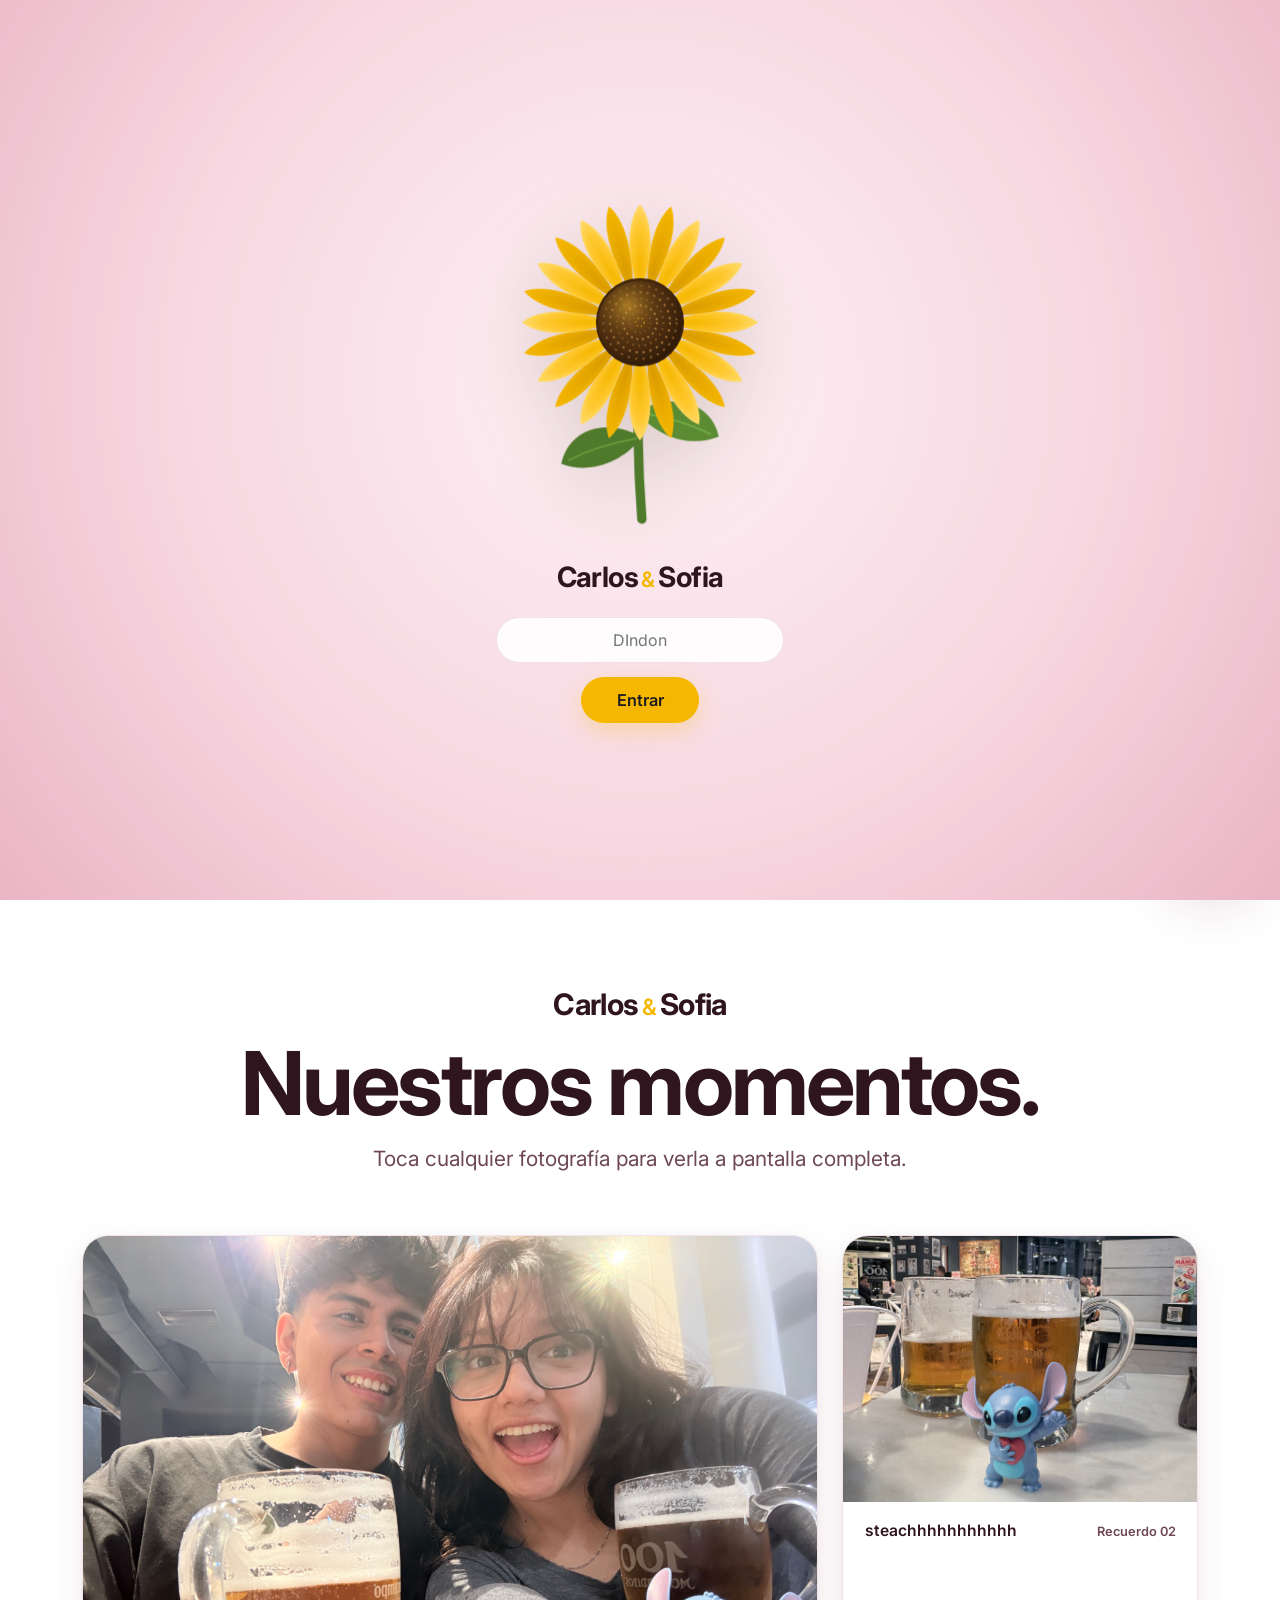
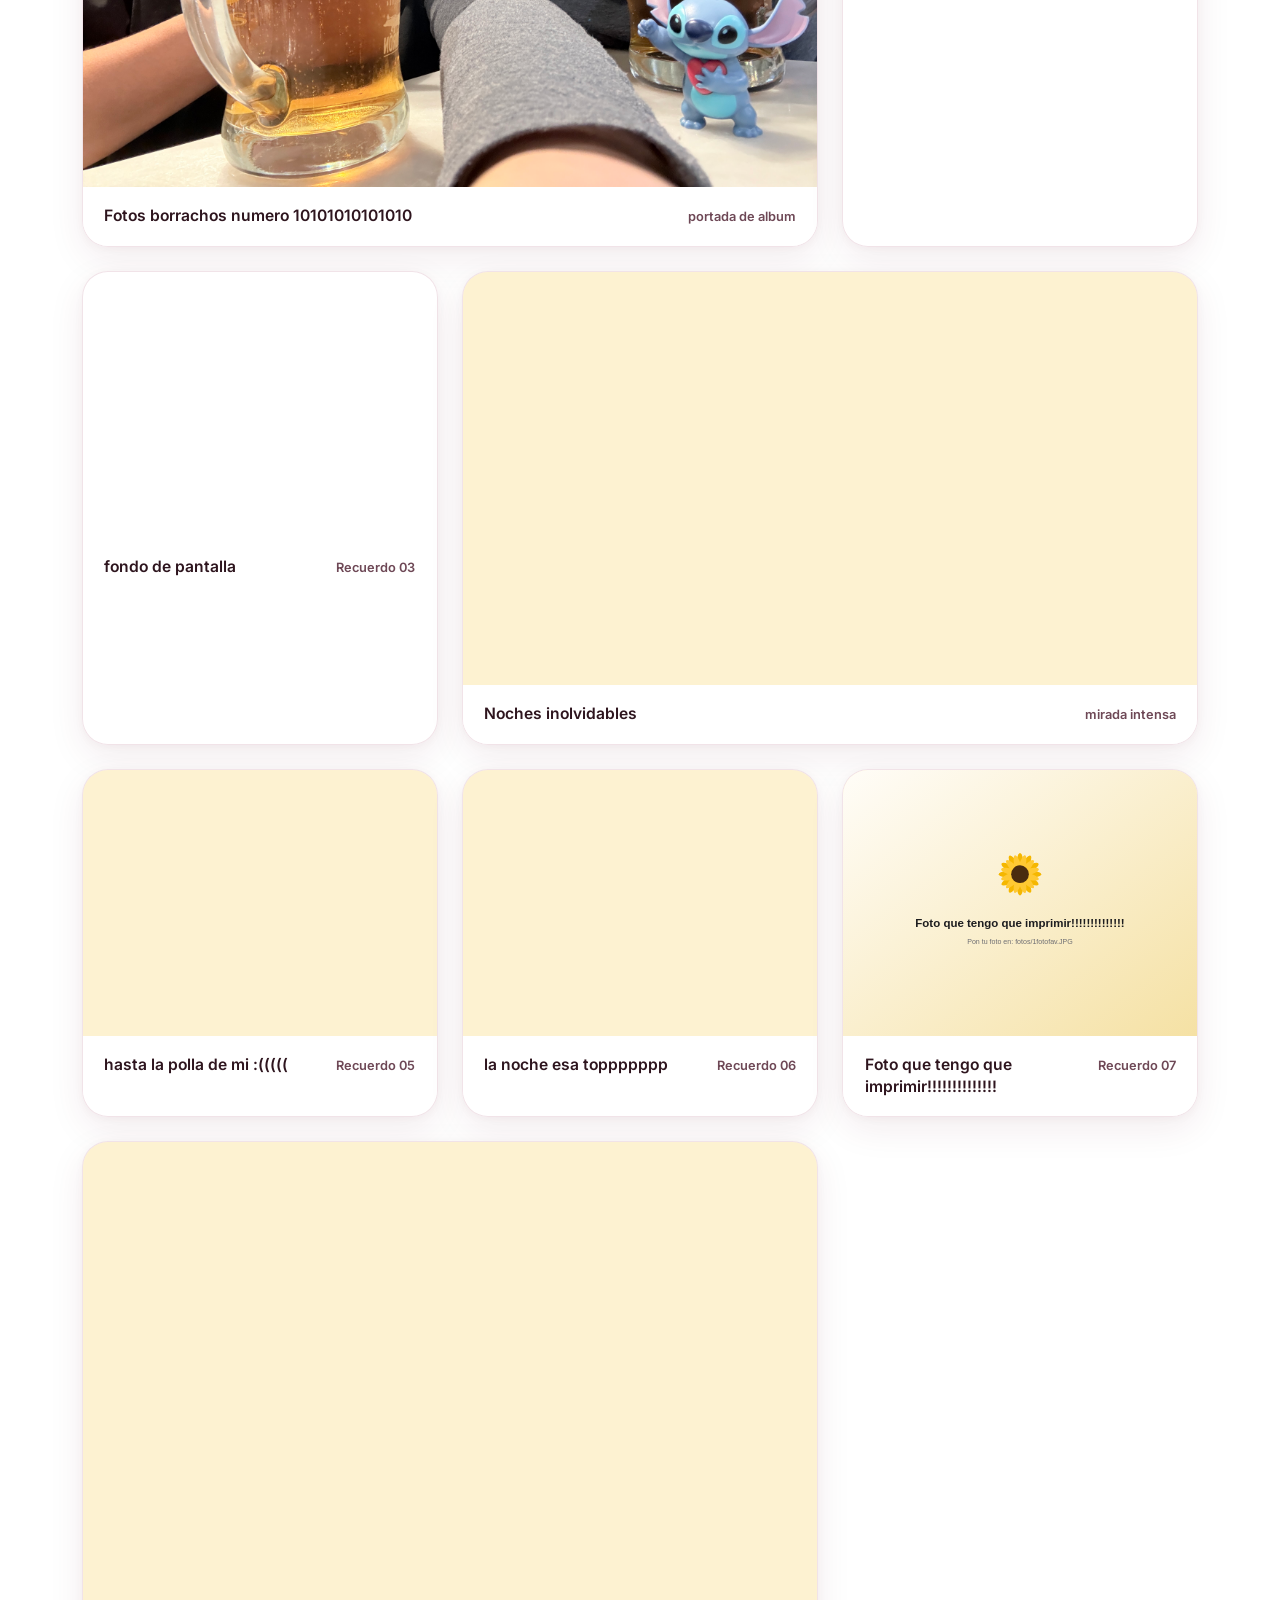
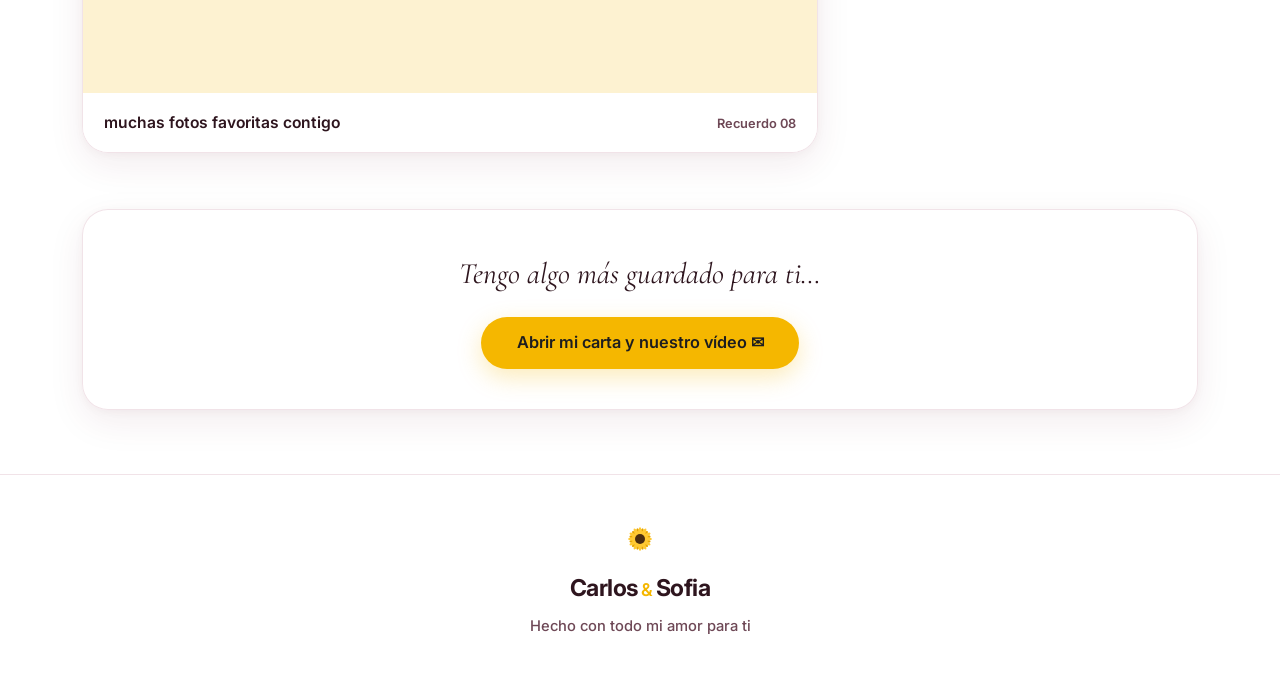
==== index.html @ 450d3845 "subida" ====
<!DOCTYPE html>
<html lang="es">
<head>
  <meta charset="UTF-8" />
  <meta name="viewport" content="width=device-width, initial-scale=1.0" />

  <!-- Evitar indexación en Google y otros buscadores -->
  <meta name="robots" content="noindex, nofollow, noarchive, nosnippet" />
  <meta name="googlebot" content="noindex, nofollow" />

  <title>C &amp; S · Nuestros momentos 🌻</title>
  <meta name="description" content="C & S · Nuestros momentos." />

  <!-- Open Graph y Twitter Cards para compartir el enlace -->
  <meta property="og:type" content="website" />
  <meta property="og:title" content="C &amp; S · Nuestros momentos 🌻" id="og-title" />
  <meta property="og:description" content="Nuestros momentos." id="og-description" />
  <meta property="og:image" content="fotos/portada.svg" id="og-image" />
  <meta name="twitter:card" content="summary_large_image" />
  <meta name="twitter:title" content="C &amp; S · Nuestros momentos 🌻" id="tw-title" />
  <meta name="twitter:description" content="Nuestros momentos." id="tw-description" />
  <meta name="twitter:image" content="fotos/portada.svg" id="tw-image" />

  <!-- Favicon de girasol en SVG (ruta relativa) -->
  <link rel="icon" type="image/svg+xml" href="favicon.svg" />

  <!-- Fuentes Cormorant Garamond (para la portada romántica) e Inter (estilo Apple) -->
  <link rel="preconnect" href="https://fonts.googleapis.com" />
  <link rel="preconnect" href="https://fonts.gstatic.com" crossorigin />
  <link href="https://fonts.googleapis.com/css2?family=Cormorant+Garamond:ital,wght@0,500;0,600;0,700;1,400;1,600&family=Inter:wght@400;500;600;700&display=swap" rel="stylesheet" />

  <!-- Estilos principales (ruta relativa) -->
  <link rel="stylesheet" href="css/style.css" />
</head>
<body class="intro-activa">
  <!-- ====================================================================
       INTRO OBLIGATORIA A PANTALLA COMPLETA CON GIRASOL SVG ANIMADO
       ==================================================================== -->
  <div
    id="pantalla-bienvenida"
    class="pantalla-bienvenida"
    role="dialog"
    aria-modal="true"
    aria-label="Introducción C & S"
  >
    <div class="bienvenida-interior">
      <!-- Ilustración SVG de girasol con apertura de pétalos, rotación lenta, tallo y hojas -->
      <div class="girasol-escena" aria-hidden="true">
        <svg
          class="girasol-svg"
          viewBox="0 0 320 380"
          xmlns="http://www.w3.org/2000/svg"
        >
          <defs>
            <radialGradient id="gradPetaloTrasero" cx="50%" cy="75%" r="75%">
              <stop offset="0%" stop-color="#D99B00" />
              <stop offset="100%" stop-color="#F5B700" />
            </radialGradient>
            <radialGradient id="gradPetaloDelantero" cx="50%" cy="70%" r="75%">
              <stop offset="0%" stop-color="#F5B700" />
              <stop offset="65%" stop-color="#FFC933" />
              <stop offset="100%" stop-color="#FFE07D" />
            </radialGradient>
            <radialGradient id="gradCentroSemillas" cx="40%" cy="38%" r="65%">
              <stop offset="0%" stop-color="#6B421B" />
              <stop offset="65%" stop-color="#4A2C0F" />
              <stop offset="100%" stop-color="#2E1A07" />
            </radialGradient>
            <radialGradient id="gradBrilloCentro" cx="35%" cy="30%" r="50%">
              <stop offset="0%" stop-color="#FFC933" stop-opacity="0.45" />
              <stop offset="100%" stop-color="#4A2C0F" stop-opacity="0" />
            </radialGradient>
          </defs>

          <!-- Tallo y hojas verdes -->
          <g class="girasol-tallo-grupo">
            <path
              class="girasol-tallo"
              d="M160 190 Q155 275 162 365"
              fill="none"
              stroke="#4F7A2B"
              stroke-width="10"
              stroke-linecap="round"
            />
            <!-- Hoja izquierda -->
            <path
              class="girasol-hoja girasol-hoja-izq"
              d="M158 275 C115 255 82 275 76 306 C108 318 142 302 158 282 Z"
              fill="#4F7A2B"
            />
            <path
              class="girasol-hoja girasol-hoja-izq"
              d="M156 279 Q116 286 84 302"
              fill="none"
              stroke="#689B3D"
              stroke-width="2"
              stroke-linecap="round"
            />
            <!-- Hoja derecha -->
            <path
              class="girasol-hoja girasol-hoja-der"
              d="M161 248 C204 228 238 246 244 277 C212 290 178 275 161 255 Z"
              fill="#5B8C33"
            />
            <path
              class="girasol-hoja girasol-hoja-der"
              d="M163 252 Q202 258 235 274"
              fill="none"
              stroke="#76AD47"
              stroke-width="2"
              stroke-linecap="round"
            />
          </g>

          <!-- Cabeza de la flor que gira suavemente -->
          <g transform="translate(160, 155)">
            <g class="girasol-cabeza-giro">
              <!-- 1ª Capa (trasera): 12 pétalos desplazados 15 grados -->
              <g class="capa-petalos-trasera" fill="url(#gradPetaloTrasero)">
                <g transform="rotate(15)"><path class="petalo-anim" style="--i:1" d="M0,-32 C12,-68 14,-108 0,-128 C-14,-108 -12,-68 0,-32 Z" /></g>
                <g transform="rotate(45)"><path class="petalo-anim" style="--i:2" d="M0,-32 C12,-68 14,-108 0,-128 C-14,-108 -12,-68 0,-32 Z" /></g>
                <g transform="rotate(75)"><path class="petalo-anim" style="--i:3" d="M0,-32 C12,-68 14,-108 0,-128 C-14,-108 -12,-68 0,-32 Z" /></g>
                <g transform="rotate(105)"><path class="petalo-anim" style="--i:4" d="M0,-32 C12,-68 14,-108 0,-128 C-14,-108 -12,-68 0,-32 Z" /></g>
                <g transform="rotate(135)"><path class="petalo-anim" style="--i:5" d="M0,-32 C12,-68 14,-108 0,-128 C-14,-108 -12,-68 0,-32 Z" /></g>
                <g transform="rotate(165)"><path class="petalo-anim" style="--i:6" d="M0,-32 C12,-68 14,-108 0,-128 C-14,-108 -12,-68 0,-32 Z" /></g>
                <g transform="rotate(195)"><path class="petalo-anim" style="--i:7" d="M0,-32 C12,-68 14,-108 0,-128 C-14,-108 -12,-68 0,-32 Z" /></g>
                <g transform="rotate(225)"><path class="petalo-anim" style="--i:8" d="M0,-32 C12,-68 14,-108 0,-128 C-14,-108 -12,-68 0,-32 Z" /></g>
                <g transform="rotate(255)"><path class="petalo-anim" style="--i:9" d="M0,-32 C12,-68 14,-108 0,-128 C-14,-108 -12,-68 0,-32 Z" /></g>
                <g transform="rotate(285)"><path class="petalo-anim" style="--i:10" d="M0,-32 C12,-68 14,-108 0,-128 C-14,-108 -12,-68 0,-32 Z" /></g>
                <g transform="rotate(315)"><path class="petalo-anim" style="--i:11" d="M0,-32 C12,-68 14,-108 0,-128 C-14,-108 -12,-68 0,-32 Z" /></g>
                <g transform="rotate(345)"><path class="petalo-anim" style="--i:12" d="M0,-32 C12,-68 14,-108 0,-128 C-14,-108 -12,-68 0,-32 Z" /></g>
              </g>

              <!-- 2ª Capa (delantera): 12 pétalos principales -->
              <g class="capa-petalos-delantera" fill="url(#gradPetaloDelantero)">
                <g transform="rotate(0)"><path class="petalo-anim" style="--i:13" d="M0,-30 C14,-66 16,-106 0,-126 C-16,-106 -14,-66 0,-30 Z" /></g>
                <g transform="rotate(30)"><path class="petalo-anim" style="--i:14" d="M0,-30 C14,-66 16,-106 0,-126 C-16,-106 -14,-66 0,-30 Z" /></g>
                <g transform="rotate(60)"><path class="petalo-anim" style="--i:15" d="M0,-30 C14,-66 16,-106 0,-126 C-16,-106 -14,-66 0,-30 Z" /></g>
                <g transform="rotate(90)"><path class="petalo-anim" style="--i:16" d="M0,-30 C14,-66 16,-106 0,-126 C-16,-106 -14,-66 0,-30 Z" /></g>
                <g transform="rotate(120)"><path class="petalo-anim" style="--i:17" d="M0,-30 C14,-66 16,-106 0,-126 C-16,-106 -14,-66 0,-30 Z" /></g>
                <g transform="rotate(150)"><path class="petalo-anim" style="--i:18" d="M0,-30 C14,-66 16,-106 0,-126 C-16,-106 -14,-66 0,-30 Z" /></g>
                <g transform="rotate(180)"><path class="petalo-anim" style="--i:19" d="M0,-30 C14,-66 16,-106 0,-126 C-16,-106 -14,-66 0,-30 Z" /></g>
                <g transform="rotate(210)"><path class="petalo-anim" style="--i:20" d="M0,-30 C14,-66 16,-106 0,-126 C-16,-106 -14,-66 0,-30 Z" /></g>
                <g transform="rotate(240)"><path class="petalo-anim" style="--i:21" d="M0,-30 C14,-66 16,-106 0,-126 C-16,-106 -14,-66 0,-30 Z" /></g>
                <g transform="rotate(270)"><path class="petalo-anim" style="--i:22" d="M0,-30 C14,-66 16,-106 0,-126 C-16,-106 -14,-66 0,-30 Z" /></g>
                <g transform="rotate(300)"><path class="petalo-anim" style="--i:23" d="M0,-30 C14,-66 16,-106 0,-126 C-16,-106 -14,-66 0,-30 Z" /></g>
                <g transform="rotate(330)"><path class="petalo-anim" style="--i:24" d="M0,-30 C14,-66 16,-106 0,-126 C-16,-106 -14,-66 0,-30 Z" /></g>
              </g>

              <!-- Centro marrón con textura de semillas -->
              <circle r="46" fill="url(#gradCentroSemillas)" stroke="#3B220B" stroke-width="2" />
              <circle r="39" fill="none" stroke="#805327" stroke-width="2.2" stroke-dasharray="2.5 5.5" />
              <circle r="32" fill="none" stroke="#9E6A34" stroke-width="2.2" stroke-dasharray="2.5 5" />
              <circle r="25" fill="none" stroke="#805327" stroke-width="2" stroke-dasharray="2 4.5" />
              <circle r="18" fill="none" stroke="#B57E42" stroke-width="2" stroke-dasharray="2 4" />
              <circle r="11" fill="none" stroke="#805327" stroke-width="1.8" stroke-dasharray="1.8 3.5" />
              <circle r="4.5" fill="none" stroke="#F5B700" stroke-width="1.6" stroke-dasharray="1.5 3" opacity="0.7" />
              <!-- Pequeño brillo pulsante en el centro -->
              <circle class="girasol-centro-brillo" r="44" fill="url(#gradBrilloCentro)" />
            </g>
          </g>
        </svg>
      </div>

      <!-- Monograma C & S y botón/contraseña opcional -->
      <div class="bienvenida-textos">
        <p id="bienvenida-monograma" class="monograma-insignia">
          <span class="monograma-letra">C</span>
          <span class="monograma-amp">&amp;</span>
          <span class="monograma-letra">S</span>
        </p>

        <form id="form-bienvenida" class="bienvenida-form" autocomplete="off">
          <div id="bloque-contrasena" class="bloque-contrasena oculto">
            <label for="input-contrasena" class="sr-only">Contraseña</label>
            <input
              type="password"
              id="input-contrasena"
              class="input-pildora"
              placeholder="Escribe nuestra clave..."
            />
            <p id="error-contrasena" class="bienvenida-error oculto" role="alert"></p>
          </div>

          <button type="submit" id="btn-entrar-bienvenida" class="boton-pildora boton-amarillo">
            Entrar
          </button>
        </form>
      </div>
    </div>
  </div>

  <!-- ====================================================================
       CONTENEDOR DE CORAZONES Y POMPOMPURIN CAYENDO
       ==================================================================== -->
  <div id="contenedor-petalos" class="contenedor-petalos" aria-hidden="true"></div>

  <!-- ====================================================================
       HEADER FIJO ESTILO APPLE CON MONOGRAMA "C & S"
       ==================================================================== -->
  <header id="barra-navegacion" class="header-apple" aria-label="Cabecera">
    <div class="header-contenedor">
      <a href="#portada" id="header-monograma" class="header-monograma" aria-label="C & S">
        <span class="monograma-letra">C</span>
        <span class="monograma-amp">&amp;</span>
        <span class="monograma-letra">S</span>
      </a>

      <nav class="header-acciones" aria-label="Navegación rápida">
        <a href="#portada" class="enlace-header">Portada</a>
        <a href="#galeria" class="enlace-header">Momentos</a>
        <a href="carta.html" class="enlace-header">Carta ✉</a>
        <button
          type="button"
          id="btn-repetir-intro-header"
          class="btn-header-intro"
          aria-label="Ver intro del girasol"
        >
          🌻 Intro
        </button>
      </nav>
    </div>
  </header>

  <!-- ====================================================================
       BOTONES FLOTANTES (CORAZONES + POMPOMPURIN Y MÚSICA)
       ==================================================================== -->
  <div class="controles-flotantes" aria-label="Controles de ambiente">
    <button
      type="button"
      id="btn-petalos"
      class="btn-flotante"
      aria-pressed="true"
      aria-label="Activar o desactivar lluvia de corazones y Pompompurin"
      title="Activar o desactivar corazones y Pompompurin"
    >
      <span class="btn-flotante-icono" aria-hidden="true">🍮</span>
      <span id="texto-btn-petalos" class="btn-flotante-texto">Pompom &amp; ♥</span>
    </button>

    <button
      type="button"
      id="btn-musica"
      class="btn-flotante btn-musica"
      aria-pressed="false"
      aria-label="Reproducir música de fondo"
      title="Reproducir o pausar música"
    >
      <span id="icono-musica" class="btn-flotante-icono" aria-hidden="true">♪</span>
      <span id="texto-btn-musica" class="btn-flotante-texto">Música</span>
    </button>
    <audio id="audio-fondo" preload="none" loop></audio>
  </div>

  <!-- ====================================================================
       CONTENIDO PRINCIPAL: PORTADA + NUESTROS MOMENTOS + CARTA FINAL
       ==================================================================== -->
  <main id="contenido-principal">
    <!-- 1. PORTADA ROMÁNTICA (HERO) -->
    <section id="portada" class="hero" aria-label="Portada">
      <div id="hero-fondo" class="hero-fondo" role="img" aria-label="Imagen de fondo de portada"></div>
      <div class="hero-velo"></div>

      <div class="hero-contenido">
        <span id="hero-etiqueta" class="hero-etiqueta">Nuestra Historia</span>
        <h1 class="hero-nombres">
          <span id="hero-nombre1">Carlos</span>
          <span id="hero-conector" class="hero-conector">&amp;</span>
          <span id="hero-nombre2" class="hero-nombre-linea2">mi negra bella</span>
        </h1>
        <div class="hero-separador" aria-hidden="true">
          <span></span>
          <svg viewBox="0 0 24 24" width="18" height="18" fill="currentColor">
            <path d="M12 21.35l-1.45-1.32C5.4 15.36 2 12.28 2 8.5 2 5.42 4.42 3 7.5 3c1.74 0 3.41.81 4.5 2.09C13.09 3.81 14.76 3 16.5 3 19.58 3 22 5.42 22 8.5c0 3.78-3.4 6.86-8.55 11.54L12 21.35z"/>
          </svg>
          <span></span>
        </div>
        <p id="hero-frase" class="hero-frase">
          Contigo cualquier instante se convierte en mi recuerdo favorito.
        </p>
        <a href="#galeria" id="hero-boton" class="boton-hero-rosa">
          Descubrir nuestra historia
        </a>
      </div>

      <a href="#galeria" class="hero-flecha" aria-label="Bajar a nuestros momentos">
        <svg viewBox="0 0 24 24" width="28" height="28" fill="none" stroke="currentColor" stroke-width="1.8" stroke-linecap="round" stroke-linejoin="round">
          <path d="M7 10l5 5 5-5"/>
        </svg>
      </a>
    </section>

    <!-- 2. GALERÍA DE FOTOS: NUESTROS MOMENTOS -->
    <section id="galeria" class="seccion-momentos" aria-labelledby="galeria-titulo">
      <div class="contenedor">
        <div class="encabezado-apple revelar">
          <div id="hero-monograma" class="monograma-hero" aria-label="C & S">
            <span class="monograma-letra">C</span>
            <span class="monograma-amp">&amp;</span>
            <span class="monograma-letra">S</span>
          </div>
          <h2 id="galeria-titulo" class="titular-gigante">Nuestros momentos.</h2>
          <p id="galeria-subtitulo" class="subtitulo-seccion">
            Toca cualquier fotografía para verla a pantalla completa.
          </p>
        </div>

        <div id="galeria-bento" class="galeria-bento" role="list">
          <!-- Se genera automáticamente desde js/config.js -->
        </div>

        <!-- Enlace destacado para ir a la página de la carta y el vídeo -->
        <div class="cta-ir-a-carta revelar">
          <p class="cta-carta-texto">Tengo algo más guardado para ti…</p>
          <a href="carta.html" class="boton-pildora boton-amarillo">
            Abrir mi carta y nuestro vídeo ✉
          </a>
        </div>
      </div>
    </section>
  </main>

  <!-- ====================================================================
       PIE DE PÁGINA MINIMALISTA CON "C & S" Y GIRASOL
       ==================================================================== -->
  <footer class="pie-apple">
    <div class="contenedor pie-interior">
      <div class="pie-girasol-svg" aria-hidden="true">
        <svg viewBox="0 0 64 64" width="32" height="32">
          <g transform="translate(32,32)">
            <g fill="#E5A400">
              <ellipse rx="5" ry="22" transform="rotate(15)" />
              <ellipse rx="5" ry="22" transform="rotate(45)" />
              <ellipse rx="5" ry="22" transform="rotate(75)" />
              <ellipse rx="5" ry="22" transform="rotate(105)" />
              <ellipse rx="5" ry="22" transform="rotate(135)" />
              <ellipse rx="5" ry="22" transform="rotate(165)" />
            </g>
            <g fill="#FFC933">
              <ellipse rx="5" ry="24" transform="rotate(0)" />
              <ellipse rx="5" ry="24" transform="rotate(30)" />
              <ellipse rx="5" ry="24" transform="rotate(60)" />
              <ellipse rx="5" ry="24" transform="rotate(90)" />
              <ellipse rx="5" ry="24" transform="rotate(120)" />
              <ellipse rx="5" ry="24" transform="rotate(150)" />
            </g>
            <circle r="10" fill="#4A2C0F" />
          </g>
        </svg>
      </div>

      <p id="pie-monograma" class="pie-monograma">
        <span class="monograma-letra">C</span>
        <span class="monograma-amp">&amp;</span>
        <span class="monograma-letra">S</span>
      </p>

      <p id="pie-texto" class="pie-texto">Hecho con amor</p>
    </div>
  </footer>

  <!-- ====================================================================
       LIGHTBOX (VISOR DE FOTOS A PANTALLA COMPLETA)
       ==================================================================== -->
  <div
    id="lightbox"
    class="lightbox oculto"
    role="dialog"
    aria-modal="true"
    aria-label="Visor de fotografías a pantalla completa"
  >
    <button
      type="button"
      id="lightbox-cerrar"
      class="lightbox-btn lightbox-cerrar"
      aria-label="Cerrar visor (Escape)"
    >
      &times;
    </button>

    <button
      type="button"
      id="lightbox-anterior"
      class="lightbox-btn lightbox-anterior"
      aria-label="Foto anterior"
    >
      &#10094;
    </button>

    <figure class="lightbox-contenido">
      <div class="lightbox-marco-img">
        <img id="lightbox-img" src="" alt="" />
      </div>
      <figcaption class="lightbox-pie">
        <p id="lightbox-descripcion" class="lightbox-descripcion"></p>
        <div class="lightbox-meta">
          <span id="lightbox-fecha" class="lightbox-fecha"></span>
          <span id="lightbox-contador" class="lightbox-contador"></span>
        </div>
      </figcaption>
    </figure>

    <button
      type="button"
      id="lightbox-siguiente"
      class="lightbox-btn lightbox-siguiente"
      aria-label="Foto siguiente"
    >
      &#10095;
    </button>
  </div>

  <!-- Scripts (rutas relativas) -->
  <script src="js/config.js"></script>
  <script src="js/main.js"></script>
</body>
</html>
---- css/style.css ----
/* ==========================================================================
   ESTILOS PRINCIPALES (css/style.css)
   Diseño minimalista inspirado en Apple (apple.com) + Intro de Girasol + Fotos
   ========================================================================== */

:root {
  /* Paleta con degradado rosa romántico + Girasol (editable desde js/config.js) */
  --color-amarillo: #F5B700;
  --color-amarillo-luz: #FFC933;
  --color-amarillo-suave: rgba(245, 183, 0, 0.18);
  --color-marron-semilla: #4A2C0F;
  --color-verde-hoja: #4F7A2B;
  --color-rosa-claro: #FDF2F5;
  --color-rosa-medio: #F7D6E0;
  --color-rosa-profundo: #EAB5C5;
  --color-blanco: #FFFFFF;
  --color-texto: #2E151E;
  --color-texto-secundario: #6E4856;

  /* Superficies y sombras suaves */
  --superficie-tarjeta: rgba(255, 255, 255, 0.88);
  --superficie-header: rgba(253, 242, 245, 0.78);
  --borde-sutil: rgba(158, 59, 90, 0.14);
  --sombra-apple: 0 12px 36px rgba(98, 28, 52, 0.08), 0 2px 8px rgba(98, 28, 52, 0.04);
  --sombra-apple-hover: 0 22px 48px rgba(98, 28, 52, 0.15), 0 4px 14px rgba(98, 28, 52, 0.06);

  /* Pila tipográfica oficial estilo Apple */
  --fuente-apple: -apple-system, BlinkMacSystemFont, "SF Pro Display", "SF Pro Text", "Inter", "Segoe UI", Roboto, Helvetica, Arial, sans-serif;

  /* Radios y curvas */
  --radio-grande: 26px;
  --radio-medio: 20px;
  --radio-pildora: 980px;
  --curva-apple: cubic-bezier(0.25, 1, 0.5, 1);
}

/* ==========================================================================
   MODO OSCURO AUTOMÁTICO (prefers-color-scheme: dark)
   ========================================================================== */
@media (prefers-color-scheme: dark) {
  :root {
    --color-rosa-claro: #210E17;
    --color-rosa-medio: #341524;
    --color-rosa-profundo: #4B1D33;
    --color-blanco: #26121C;
    --superficie-tarjeta: rgba(44, 20, 32, 0.88);
    --superficie-header: rgba(33, 14, 23, 0.78);
    --color-texto: #FCEEF2;
    --color-texto-secundario: #D4B2BE;
    --borde-sutil: rgba(234, 181, 197, 0.18);
    --sombra-apple: 0 14px 40px rgba(0, 0, 0, 0.45);
    --sombra-apple-hover: 0 24px 56px rgba(0, 0, 0, 0.65);
  }
}

/* ==========================================================================
   RESET Y BASE
   ========================================================================== */
*,
*::before,
*::after {
  box-sizing: border-box;
  margin: 0;
  padding: 0;
}

html {
  scroll-behavior: smooth;
  font-size: 16px;
}

body {
  font-family: var(--fuente-apple);
  background: linear-gradient(
    135deg,
    var(--color-rosa-claro) 0%,
    var(--color-rosa-medio) 50%,
    var(--color-rosa-profundo) 100%
  );
  background-attachment: fixed;
  color: var(--color-texto);
  font-size: clamp(1.0625rem, 1.2vw, 1.1875rem);
  font-weight: 400;
  line-height: 1.65;
  overflow-x: hidden;
  min-height: 100vh;
  -webkit-font-smoothing: antialiased;
  -moz-osx-font-smoothing: grayscale;
}

body.intro-activa {
  overflow: hidden;
}

img {
  max-width: 100%;
  height: auto;
  display: block;
}

button,
input {
  font-family: inherit;
  font-size: inherit;
}

.sr-only {
  position: absolute;
  width: 1px;
  height: 1px;
  padding: 0;
  margin: -1px;
  overflow: hidden;
  clip: rect(0, 0, 0, 0);
  white-space: nowrap;
  border: 0;
}

.oculto {
  display: none !important;
}

:focus-visible {
  outline: 3px solid var(--color-amarillo);
  outline-offset: 3px;
}

/* ==========================================================================
   TIPOGRAFÍA Y MONOGRAMA "C & S" ESTILO APPLE
   ========================================================================== */
.monograma-letra {
  font-weight: 700;
  letter-spacing: -0.02em;
}

.monograma-amp {
  font-size: 0.76em;
  font-weight: 600;
  color: var(--color-amarillo);
  margin: 0 0.14em;
  display: inline-block;
}

.titular-gigante {
  font-size: clamp(2.6rem, 7vw, 5.5rem); /* 42px a 88px */
  font-weight: 700;
  letter-spacing: -0.034em;
  line-height: 1.05;
  color: var(--color-texto);
  margin-bottom: 0.85rem;
}

.subtitulo-seccion {
  font-size: clamp(1.0625rem, 1.8vw, 1.3125rem);
  font-weight: 400;
  line-height: 1.5;
  color: var(--color-texto-secundario);
  max-width: 600px;
  margin: 0 auto;
}

/* ==========================================================================
   BOTONES EN FORMA DE PÍLDORA
   ========================================================================== */
.boton-pildora {
  display: inline-flex;
  align-items: center;
  justify-content: center;
  gap: 0.5rem;
  padding: 0.8rem 2.2rem;
  border-radius: var(--radio-pildora);
  font-size: 1.02rem;
  font-weight: 600;
  text-decoration: none;
  border: none;
  cursor: pointer;
  transition: transform 0.3s var(--curva-apple), background-color 0.3s ease, box-shadow 0.3s ease;
}

.boton-amarillo {
  background-color: var(--color-amarillo);
  color: #1D1D1F;
  box-shadow: 0 8px 24px rgba(245, 183, 0, 0.28);
}

.boton-amarillo:hover {
  background-color: var(--color-amarillo-luz);
  transform: scale(1.04);
  box-shadow: 0 12px 30px rgba(245, 183, 0, 0.4);
}

/* ==========================================================================
   INTRO OBLIGATORIA CON GIRASOL SVG ANIMADO
   ========================================================================== */
.pantalla-bienvenida {
  position: fixed;
  inset: 0;
  z-index: 3000;
  background: radial-gradient(
    circle at 50% 42%,
    var(--color-rosa-claro) 0%,
    var(--color-rosa-medio) 58%,
    var(--color-rosa-profundo) 100%
  );
  color: var(--color-texto);
  display: flex;
  align-items: center;
  justify-content: center;
  padding: 1.5rem;
  transition: opacity 0.85s var(--curva-apple), visibility 0.85s var(--curva-apple), transform 0.85s var(--curva-apple);
}

.pantalla-bienvenida.saliendo {
  opacity: 0;
  visibility: hidden;
  transform: scale(1.05);
  pointer-events: none;
}

.bienvenida-interior {
  max-width: 440px;
  width: 100%;
  text-align: center;
  display: flex;
  flex-direction: column;
  align-items: center;
}

.girasol-escena {
  width: clamp(220px, 48vw, 300px);
  margin: 0 auto 0.75rem;
  filter: drop-shadow(0 18px 36px rgba(74, 44, 15, 0.18));
}

.girasol-svg {
  width: 100%;
  height: auto;
  overflow: visible;
}

/* Tallo y hojas verdes */
.girasol-tallo-grupo {
  opacity: 0;
  transform: translateY(14px);
  animation: brotarTallo 0.75s var(--curva-apple) 0.05s forwards;
}

@keyframes brotarTallo {
  to {
    opacity: 1;
    transform: translateY(0);
  }
}

/* Rotación muy lenta de la cabeza del girasol */
.girasol-cabeza-giro {
  animation: giroLentoGirasol 65s linear infinite;
}

@keyframes giroLentoGirasol {
  from { transform: rotate(0deg); }
  to { transform: rotate(360deg); }
}

/* Apertura uno a uno de los pétalos (efecto florecer) */
.petalo-anim {
  transform-origin: 0px -32px;
  transform: scale(0);
  opacity: 0;
  animation: florecerPetalo 0.65s cubic-bezier(0.34, 1.56, 0.64, 1) forwards;
  animation-delay: calc(0.15s + (var(--i, 1) * 45ms));
}

@keyframes florecerPetalo {
  0% {
    transform: scale(0);
    opacity: 0;
  }
  70% {
    opacity: 1;
  }
  100% {
    transform: scale(1);
    opacity: 1;
  }
}

/* Brillo suave en el centro de semillas */
.girasol-centro-brillo {
  animation: brilloSemillas 3s ease-in-out infinite;
}

@keyframes brilloSemillas {
  0%, 100% { opacity: 0.35; transform: scale(0.95); }
  50% { opacity: 0.88; transform: scale(1.04); }
}

.monograma-insignia {
  font-size: 1.75rem;
  margin-bottom: 1.1rem;
  opacity: 0;
  animation: aparecerSuave 0.7s var(--curva-apple) 0.9s forwards;
}

.bienvenida-form {
  width: 100%;
  display: flex;
  flex-direction: column;
  align-items: center;
  gap: 0.85rem;
  opacity: 0;
  animation: aparecerSuave 0.7s var(--curva-apple) 1.15s forwards;
}

@keyframes aparecerSuave {
  from {
    opacity: 0;
    transform: translateY(10px);
  }
  to {
    opacity: 1;
    transform: translateY(0);
  }
}

.bloque-contrasena {
  width: 100%;
  max-width: 300px;
}

.input-pildora {
  width: 100%;
  padding: 0.75rem 1.2rem;
  border-radius: var(--radio-pildora);
  border: 1.5px solid var(--borde-sutil);
  background: var(--superficie-tarjeta);
  color: var(--color-texto);
  text-align: center;
  font-size: 1rem;
}

.bienvenida-error {
  font-size: 0.86rem;
  color: #D93025;
  font-weight: 600;
  margin-top: 0.45rem;
}

/* ==========================================================================
   HEADER FIJO ESTILO APPLE CON MONOGRAMA "C & S"
   ========================================================================== */
.header-apple {
  position: fixed;
  top: 0;
  left: 0;
  right: 0;
  z-index: 500;
  background: var(--superficie-header);
  backdrop-filter: saturate(180%) blur(20px);
  -webkit-backdrop-filter: saturate(180%) blur(20px);
  border-bottom: 1px solid var(--borde-sutil);
  transition: transform 0.38s var(--curva-apple), background-color 0.3s ease;
}

.header-apple.header-oculto {
  transform: translateY(-100%);
}

.header-contenedor {
  max-width: 1120px;
  height: 52px;
  margin: 0 auto;
  padding: 0 1.35rem;
  display: flex;
  align-items: center;
  justify-content: space-between;
}

.header-monograma {
  text-decoration: none;
  color: var(--color-texto);
  font-size: 1.35rem;
  display: inline-flex;
  align-items: baseline;
}

.header-acciones {
  display: flex;
  align-items: center;
  gap: 1.15rem;
}

.enlace-header {
  text-decoration: none;
  color: var(--color-texto);
  opacity: 0.82;
  font-size: 0.86rem;
  font-weight: 500;
  transition: opacity 0.2s ease, color 0.2s ease;
}

.enlace-header:hover {
  opacity: 1;
  color: var(--color-amarillo);
}

.btn-header-intro {
  background: var(--color-amarillo-suave);
  color: var(--color-texto);
  border: none;
  padding: 0.35rem 0.9rem;
  border-radius: var(--radio-pildora);
  font-size: 0.82rem;
  font-weight: 600;
  cursor: pointer;
  transition: background-color 0.2s ease, transform 0.2s ease;
}

.btn-header-intro:hover {
  background: var(--color-amarillo);
  color: #1D1D1F;
  transform: scale(1.04);
}

/* ==========================================================================
   1. PORTADA ROMÁNTICA (HERO)
   ========================================================================== */
.hero {
  position: relative;
  min-height: 100vh;
  min-height: 100dvh;
  display: flex;
  align-items: center;
  justify-content: center;
  text-align: center;
  padding: 6rem 1.5rem 4.5rem;
  color: #ffffff;
  overflow: hidden;
}

.hero-fondo {
  position: absolute;
  inset: 0;
  background-color: #3d1729;
  background-image: url('../fotos/portada.svg');
  background-size: cover;
  background-position: center;
  transform: scale(1.04);
  transition: transform 8s ease-out;
  z-index: 1;
}

.hero.cargado .hero-fondo {
  transform: scale(1);
}

.hero-velo {
  position: absolute;
  inset: 0;
  background: linear-gradient(
    to bottom,
    rgba(28, 10, 18, 0.45) 0%,
    rgba(44, 15, 28, 0.55) 55%,
    rgba(28, 10, 18, 0.78) 100%
  );
  z-index: 2;
}

.hero-contenido {
  position: relative;
  z-index: 3;
  max-width: 780px;
  margin: 0 auto;
}

.hero-etiqueta {
  display: inline-block;
  font-size: 0.82rem;
  font-weight: 500;
  text-transform: uppercase;
  letter-spacing: 0.24em;
  padding: 0.45rem 1.25rem;
  border-radius: var(--radio-pildora);
  background: rgba(255, 255, 255, 0.12);
  backdrop-filter: blur(6px);
  border: 1px solid rgba(255, 255, 255, 0.25);
  margin-bottom: 1.5rem;
  color: #fff6f8;
}

.hero-nombres {
  font-family: 'Cormorant Garamond', Georgia, 'Times New Roman', serif;
  font-size: clamp(3.2rem, 8.5vw, 5.8rem);
  font-weight: 600;
  line-height: 1.08;
  letter-spacing: 0.01em;
  text-shadow: 0 4px 24px rgba(0, 0, 0, 0.35);
  display: flex;
  flex-wrap: wrap;
  align-items: center;
  justify-content: center;
  gap: 0.22em;
}

.hero-nombre-linea2 {
  flex-basis: 100%;
}

.hero-conector {
  font-style: italic;
  font-weight: 400;
  color: #f5d0c5;
  font-size: 0.85em;
}

.hero-separador {
  display: flex;
  align-items: center;
  justify-content: center;
  gap: 0.9rem;
  margin: 1.6rem auto;
  color: #f5d0c5;
}

.hero-separador span {
  width: 68px;
  height: 1px;
  background: linear-gradient(90deg, transparent, rgba(255, 255, 255, 0.65), transparent);
}

.hero-frase {
  font-family: 'Cormorant Garamond', Georgia, 'Times New Roman', serif;
  font-style: italic;
  font-size: clamp(1.3rem, 3vw, 1.75rem);
  color: rgba(255, 248, 250, 0.94);
  max-width: 640px;
  margin: 0 auto 2.3rem;
  line-height: 1.45;
}

.boton-hero-rosa {
  display: inline-flex;
  align-items: center;
  justify-content: center;
  padding: 0.95rem 2.2rem;
  border-radius: var(--radio-pildora);
  background: #DF7B99;
  color: #ffffff;
  font-size: 1rem;
  font-weight: 500;
  text-decoration: none;
  box-shadow: 0 8px 28px rgba(223, 123, 153, 0.45);
  transition: transform 0.3s var(--curva-apple), background-color 0.3s ease, box-shadow 0.3s ease;
}

.boton-hero-rosa:hover {
  background: #E88CA8;
  transform: translateY(-2px);
  box-shadow: 0 12px 34px rgba(223, 123, 153, 0.6);
}

.hero-flecha {
  position: absolute;
  bottom: 1.6rem;
  left: 50%;
  transform: translateX(-50%);
  z-index: 3;
  color: rgba(255, 255, 255, 0.78);
  animation: flotarFlecha 2.4s ease-in-out infinite;
  padding: 0.5rem;
}

@keyframes flotarFlecha {
  0%, 100% { transform: translate(-50%, 0); opacity: 0.75; }
  50% { transform: translate(-50%, 8px); opacity: 1; }
}

/* ==========================================================================
   2. SECCIÓN NUESTROS MOMENTOS (GALERÍA DE FOTOS BENTO)
   ========================================================================== */
.contenedor {
  width: 100%;
  max-width: 1160px;
  margin: 0 auto;
  padding: 0 1.35rem;
}

.seccion-momentos {
  padding: 5rem 0 4rem;
}

.encabezado-apple {
  text-align: center;
  margin-bottom: clamp(2.5rem, 5vw, 3.8rem);
}

.monograma-hero {
  font-size: clamp(1.4rem, 2.8vw, 1.85rem);
  margin-bottom: 0.5rem;
}

.galeria-bento {
  display: grid;
  grid-template-columns: 1fr;
  gap: 1.25rem;
}

@media (min-width: 640px) {
  .galeria-bento {
    grid-template-columns: repeat(2, 1fr);
    gap: 1.4rem;
  }
}

@media (min-width: 960px) {
  .galeria-bento {
    grid-template-columns: repeat(3, 1fr);
    grid-auto-flow: dense;
    gap: 1.5rem;
  }
}

.bento-item {
  background: var(--superficie-tarjeta);
  border-radius: var(--radio-grande);
  overflow: hidden;
  border: 1px solid var(--borde-sutil);
  box-shadow: var(--sombra-apple);
  cursor: pointer;
  display: flex;
  flex-direction: column;
  transition: transform 0.45s var(--curva-apple), box-shadow 0.45s var(--curva-apple);
}

.bento-item:hover {
  transform: translateY(-5px);
  box-shadow: var(--sombra-apple-hover);
}

@media (min-width: 640px) {
  .bento-item.bento-grande,
  .bento-item.bento-ancha {
    grid-column: span 2;
  }
}

.bento-marco-img {
  position: relative;
  width: 100%;
  aspect-ratio: 4 / 3;
  overflow: hidden;
  background: var(--color-amarillo-suave);
}

.bento-item.bento-ancha .bento-marco-img {
  aspect-ratio: 16 / 9;
}

.bento-img {
  width: 100%;
  height: 100%;
  object-fit: cover;
  transition: transform 0.65s var(--curva-apple);
}

.bento-item:hover .bento-img {
  transform: scale(1.04);
}

.bento-info {
  padding: 1.15rem 1.35rem;
  display: flex;
  align-items: baseline;
  justify-content: space-between;
  gap: 1rem;
  background: var(--superficie-tarjeta);
}

.bento-descripcion {
  font-size: 0.98rem;
  font-weight: 600;
  color: var(--color-texto);
  line-height: 1.4;
}

.bento-fecha {
  font-size: 0.8rem;
  font-weight: 600;
  color: var(--color-texto-secundario);
  white-space: nowrap;
}

/* ==========================================================================
   BOTÓN PARA IR A LA PÁGINA DE LA CARTA (EN INDEX.HTML) Y PÁGINA CARTA.HTML
   ========================================================================== */
.cta-ir-a-carta {
  margin-top: 3.5rem;
  text-align: center;
  padding: 2.5rem 1.5rem;
  background: var(--superficie-tarjeta);
  border: 1px solid var(--borde-sutil);
  border-radius: var(--radio-grande);
  box-shadow: var(--sombra-apple);
}

.cta-carta-texto {
  font-family: 'Cormorant Garamond', Georgia, serif;
  font-style: italic;
  font-size: clamp(1.4rem, 3vw, 1.85rem);
  color: var(--color-texto);
  margin-bottom: 1.1rem;
}

.pagina-carta-main {
  padding: calc(52px + 3.5rem) 0 5rem;
}

.bloque-carta-seccion {
  margin-bottom: 4rem;
}

.etiqueta-bloque-carta {
  display: flex;
  align-items: center;
  justify-content: center;
  gap: 0.55rem;
  margin-bottom: 1.4rem;
}

.subtitulo-bloque-carta {
  font-size: clamp(1.35rem, 3vw, 1.85rem);
  font-weight: 700;
  letter-spacing: -0.02em;
  color: var(--color-texto);
}

/* Foto de la carta manuscrita */
.carta-foto-marco {
  text-align: center;
}

.carta-foto-envoltorio {
  background: var(--superficie-tarjeta);
  border: 1px solid var(--borde-sutil);
  border-radius: var(--radio-grande);
  padding: 1rem;
  box-shadow: var(--sombra-apple-hover);
  cursor: zoom-in;
  overflow: hidden;
  transition: transform 0.4s var(--curva-apple);
}

.carta-foto-envoltorio:hover {
  transform: translateY(-4px);
}

.img-foto-carta {
  width: 100%;
  max-height: 780px;
  object-fit: contain;
  border-radius: 18px;
  margin: 0 auto;
}

.carta-foto-pie {
  margin-top: 0.85rem;
  font-size: 0.88rem;
  color: var(--color-texto-secundario);
  font-weight: 500;
}

/* Reproductor de vídeo en la página de la carta */
.encabezado-video {
  text-align: center;
  margin-bottom: 1.5rem;
}

.video-tarjeta {
  background: var(--superficie-tarjeta);
  border: 1px solid var(--borde-sutil);
  border-radius: var(--radio-grande);
  padding: 1.25rem;
  box-shadow: var(--sombra-apple-hover);
  text-align: center;
}

.video-reproductor {
  width: 100%;
  max-height: 560px;
  border-radius: 18px;
  background: #1a0d13;
  display: block;
}

.video-ayuda-subida {
  margin-top: 1.25rem;
  padding: 1.4rem;
  border-radius: 18px;
  background: rgba(245, 183, 0, 0.12);
  border: 1px dashed var(--borde-sutil);
}

.video-ayuda-titulo {
  font-weight: 700;
  font-size: 1.05rem;
  margin-bottom: 0.4rem;
  color: var(--color-texto);
}

.video-ayuda-texto {
  font-size: 0.92rem;
  color: var(--color-texto-secundario);
  max-width: 560px;
  margin: 0 auto 1.1rem;
}

.btn-subir-video {
  cursor: pointer;
}

.volver-inicio-contenedor {
  text-align: center;
  margin-top: 2rem;
}

/* ==========================================================================
   SECCIÓN CARTA FINAL (CON EFECTO MÁQUINA DE ESCRIBIR)
   ========================================================================== */
.seccion-carta {
  padding: 2rem 0 6rem;
}

.contenedor-carta {
  max-width: 820px;
}

.titular-carta {
  font-size: clamp(2.2rem, 5.2vw, 3.8rem);
  font-weight: 700;
  letter-spacing: -0.03em;
  line-height: 1.08;
  color: var(--color-texto);
  margin-bottom: 0.6rem;
}

.carta-tarjeta {
  position: relative;
  background: var(--superficie-tarjeta);
  backdrop-filter: blur(18px);
  -webkit-backdrop-filter: blur(18px);
  border: 1px solid var(--borde-sutil);
  border-radius: var(--radio-grande);
  padding: clamp(2.2rem, 5vw, 3.6rem);
  box-shadow: var(--sombra-apple-hover);
}

.carta-sello-girasol {
  position: absolute;
  top: -22px;
  left: 50%;
  transform: translateX(-50%);
  width: 46px;
  height: 46px;
  border-radius: 50%;
  background: var(--color-blanco);
  border: 2px solid var(--color-amarillo);
  box-shadow: 0 6px 18px rgba(74, 44, 15, 0.14);
  display: flex;
  align-items: center;
  justify-content: center;
  font-size: 1.4rem;
}

.carta-saludo {
  font-size: 1.55rem;
  font-weight: 700;
  letter-spacing: -0.02em;
  color: var(--color-texto);
  margin-bottom: 1.2rem;
}

.carta-cuerpo {
  font-size: clamp(1.0625rem, 1.5vw, 1.1875rem);
  line-height: 1.8;
  color: var(--color-texto);
  min-height: 150px;
}

.carta-cuerpo p {
  margin-bottom: 1.2rem;
}

.cursor-maquina::after {
  content: "|";
  display: inline-block;
  margin-left: 3px;
  color: var(--color-amarillo);
  font-weight: 700;
  animation: parpadeoCursor 0.85s infinite;
}

@keyframes parpadeoCursor {
  0%, 100% { opacity: 1; }
  50% { opacity: 0; }
}

.oculto-suave {
  opacity: 0;
  transform: translateY(10px);
  transition: opacity 0.6s var(--curva-apple), transform 0.6s var(--curva-apple);
}

.oculto-suave.visible {
  opacity: 1;
  transform: translateY(0);
}

.carta-cierre {
  margin-top: 1.8rem;
  text-align: right;
}

.carta-despedida {
  font-size: 1rem;
  color: var(--color-texto-secundario);
}

.carta-firma {
  font-size: 1.65rem;
  font-weight: 700;
  color: var(--color-texto);
  letter-spacing: -0.02em;
  margin-top: 0.2rem;
}

.carta-acciones {
  margin-top: 1.8rem;
  padding-top: 1.2rem;
  border-top: 1px dashed var(--borde-sutil);
  text-align: center;
}

.btn-enlace-carta {
  background: none;
  border: none;
  color: var(--color-texto-secundario);
  font-size: 0.9rem;
  font-weight: 600;
  cursor: pointer;
  text-decoration: underline;
  text-underline-offset: 4px;
  transition: color 0.2s ease;
}

.btn-enlace-carta:hover {
  color: var(--color-texto);
}

/* ==========================================================================
   BOTONES FLOTANTES Y PÉTALOS DE GIRASOL CAYENDO
   ========================================================================== */
.controles-flotantes {
  position: fixed;
  bottom: 1.25rem;
  right: 1.25rem;
  z-index: 400;
  display: flex;
  flex-direction: column;
  align-items: flex-end;
  gap: 0.6rem;
}

.btn-flotante {
  display: inline-flex;
  align-items: center;
  gap: 0.45rem;
  padding: 0.6rem 1.05rem;
  border-radius: var(--radio-pildora);
  background: var(--superficie-header);
  backdrop-filter: saturate(180%) blur(16px);
  -webkit-backdrop-filter: saturate(180%) blur(16px);
  color: var(--color-texto);
  border: 1px solid var(--borde-sutil);
  box-shadow: var(--sombra-apple-hover);
  font-size: 0.84rem;
  font-weight: 600;
  cursor: pointer;
  transition: transform 0.25s ease, background-color 0.25s ease;
}

.btn-flotante:hover {
  transform: scale(1.04);
}

.btn-flotante[aria-pressed="true"] {
  background: var(--color-amarillo);
  color: #1D1D1F;
  border-color: var(--color-amarillo);
}

.contenedor-petalos {
  position: fixed;
  inset: 0;
  pointer-events: none;
  z-index: 90;
  overflow: hidden;
}

.petalo-cayendo {
  position: absolute;
  top: -40px;
  pointer-events: none;
  opacity: 0;
  animation: caidaPetaloGirasol linear infinite;
}

@keyframes caidaPetaloGirasol {
  0% {
    transform: translate3d(0, -6vh, 0) rotate(-10deg);
    opacity: 0;
  }
  12% {
    opacity: var(--opacidad-petalo, 0.8);
  }
  50% {
    transform: translate3d(calc(var(--deriva-x, 50px) * 0.5), 50vh, 0) rotate(10deg);
  }
  88% {
    opacity: var(--opacidad-petalo, 0.8);
  }
  100% {
    transform: translate3d(var(--deriva-x, 50px), 105vh, 0) rotate(-8deg);
    opacity: 0;
  }
}

/* ==========================================================================
   PIE DE PÁGINA MINIMALISTA
   ========================================================================== */
.pie-apple {
  background: rgba(255, 255, 255, 0.25);
  backdrop-filter: blur(10px);
  -webkit-backdrop-filter: blur(10px);
  border-top: 1px solid var(--borde-sutil);
  padding: 3rem 1.25rem;
  text-align: center;
}

.pie-interior {
  display: flex;
  flex-direction: column;
  align-items: center;
  gap: 0.4rem;
}

.pie-monograma {
  font-size: 1.45rem;
}

.pie-texto {
  font-size: 0.92rem;
  font-weight: 500;
  color: var(--color-texto-secundario);
}

/* ==========================================================================
   LIGHTBOX (VISOR A PANTALLA COMPLETA)
   ========================================================================== */
.lightbox {
  position: fixed;
  inset: 0;
  z-index: 2500;
  background: rgba(10, 8, 5, 0.92);
  backdrop-filter: blur(14px);
  -webkit-backdrop-filter: blur(14px);
  display: flex;
  align-items: center;
  justify-content: center;
  padding: 1.25rem;
}

.lightbox-contenido {
  max-width: 92vw;
  max-height: 88vh;
  display: flex;
  flex-direction: column;
  align-items: center;
}

.lightbox-marco-img img {
  max-width: 88vw;
  max-height: 75vh;
  width: auto;
  height: auto;
  border-radius: var(--radio-medio);
  box-shadow: 0 24px 60px rgba(0, 0, 0, 0.6);
  object-fit: contain;
}

.lightbox-pie {
  margin-top: 1rem;
  text-align: center;
  color: #F5F5F7;
  max-width: 640px;
}

.lightbox-descripcion {
  font-size: 1.05rem;
  font-weight: 500;
  margin-bottom: 0.25rem;
}

.lightbox-meta {
  display: flex;
  justify-content: center;
  gap: 1rem;
  font-size: 0.84rem;
  color: rgba(245, 245, 247, 0.65);
}

.lightbox-btn {
  position: fixed;
  width: 46px;
  height: 46px;
  border-radius: 50%;
  background: rgba(255, 255, 255, 0.14);
  color: #FFFFFF;
  border: 1px solid rgba(255, 255, 255, 0.2);
  display: flex;
  align-items: center;
  justify-content: center;
  font-size: 1.35rem;
  cursor: pointer;
  transition: background-color 0.2s ease, transform 0.2s ease;
  z-index: 2510;
}

.lightbox-btn:hover {
  background: var(--color-amarillo);
  color: #1D1D1F;
}

.lightbox-cerrar {
  top: 1.25rem;
  right: 1.25rem;
  font-size: 1.7rem;
}

.lightbox-anterior {
  left: 1rem;
  top: 50%;
  transform: translateY(-50%);
}

.lightbox-siguiente {
  right: 1rem;
  top: 50%;
  transform: translateY(-50%);
}

/* ==========================================================================
   ANIMACIONES AL HACER SCROLL
   ========================================================================== */
.revelar {
  opacity: 0;
  transform: translateY(24px) scale(0.985);
  transition: opacity 0.8s var(--curva-apple), transform 0.8s var(--curva-apple);
}

.revelar.visible {
  opacity: 1;
  transform: translateY(0) scale(1);
}

/* ==========================================================================
   RESPETO A PREFERS-REDUCED-MOTION
   ========================================================================== */
@media (prefers-reduced-motion: reduce) {
  html {
    scroll-behavior: auto;
  }

  *,
  *::before,
  *::after {
    animation-duration: 0.01ms !important;
    animation-iteration-count: 1 !important;
    transition-duration: 0.01ms !important;
  }

  .girasol-tallo-grupo,
  .petalo-anim,
  .monograma-insignia,
  .bienvenida-form,
  .revelar {
    opacity: 1 !important;
    transform: none !important;
  }

  .contenedor-petalos {
    display: none !important;
  }
}
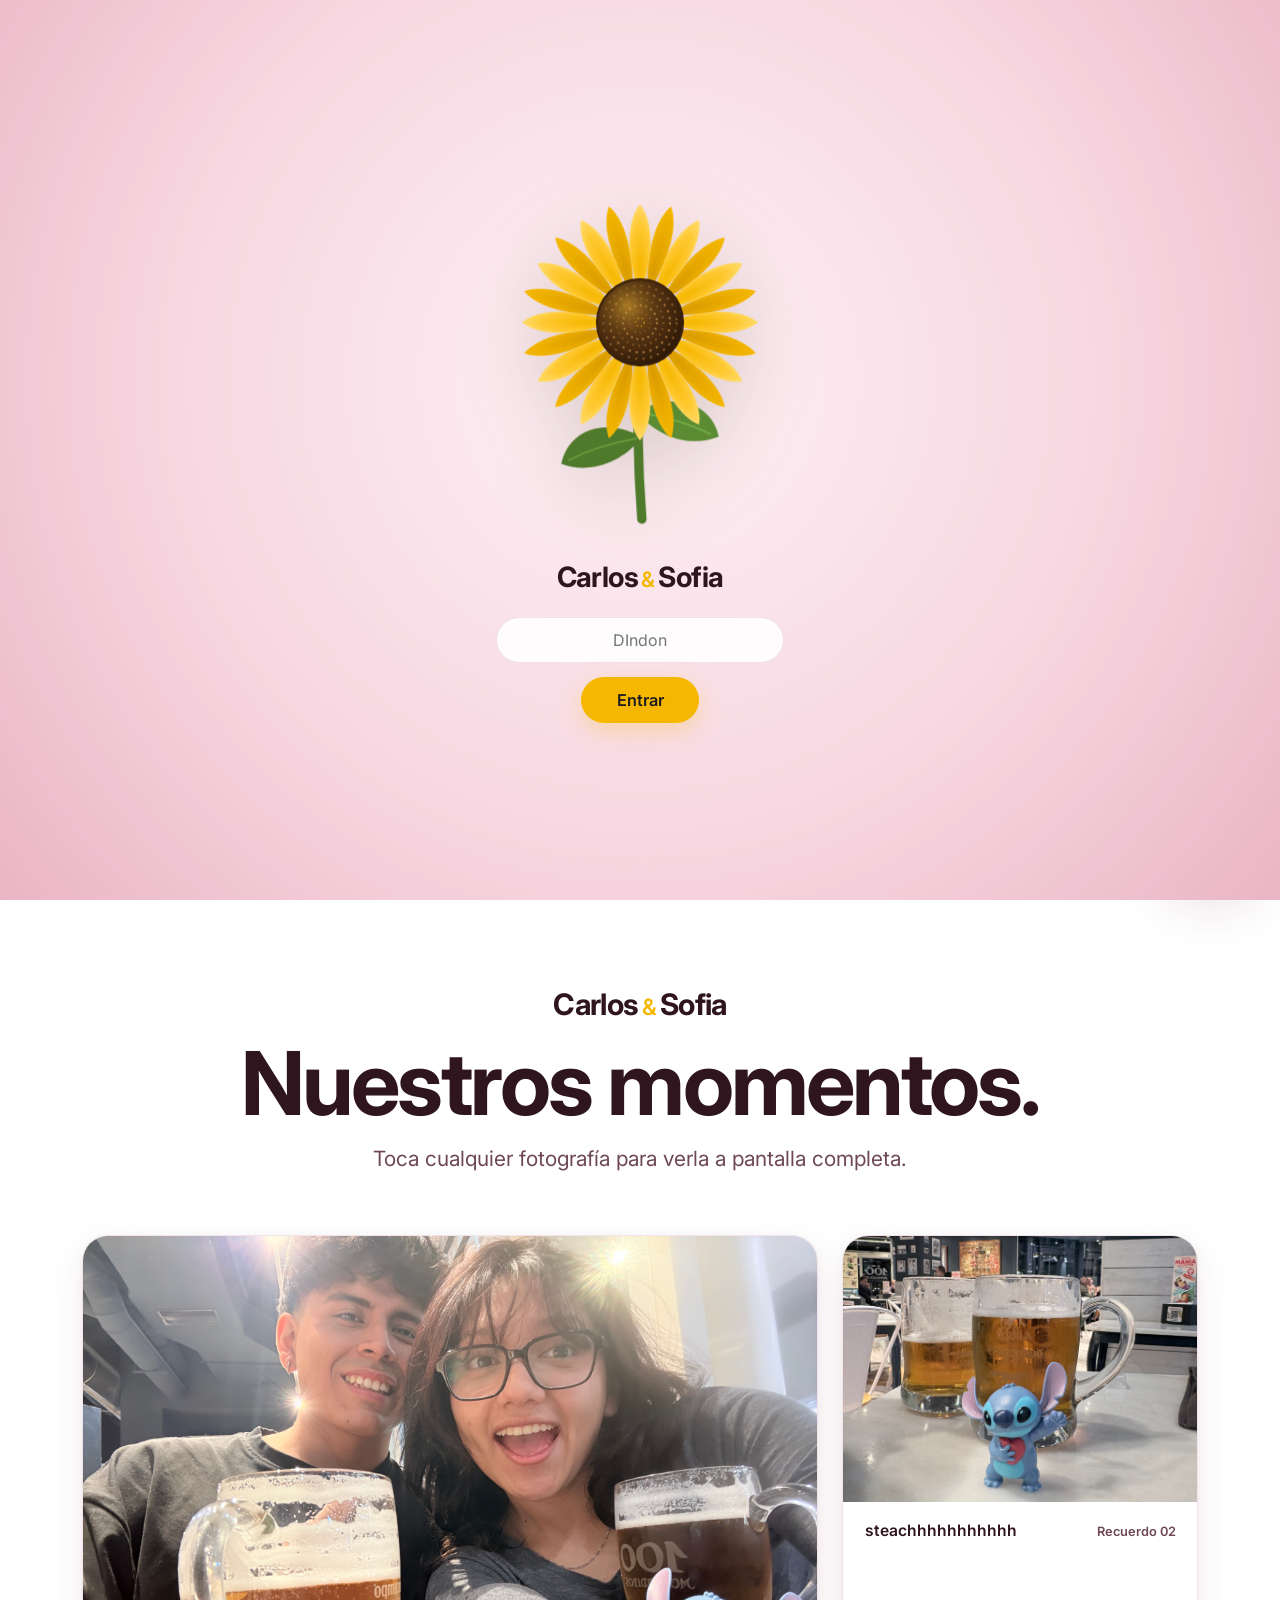
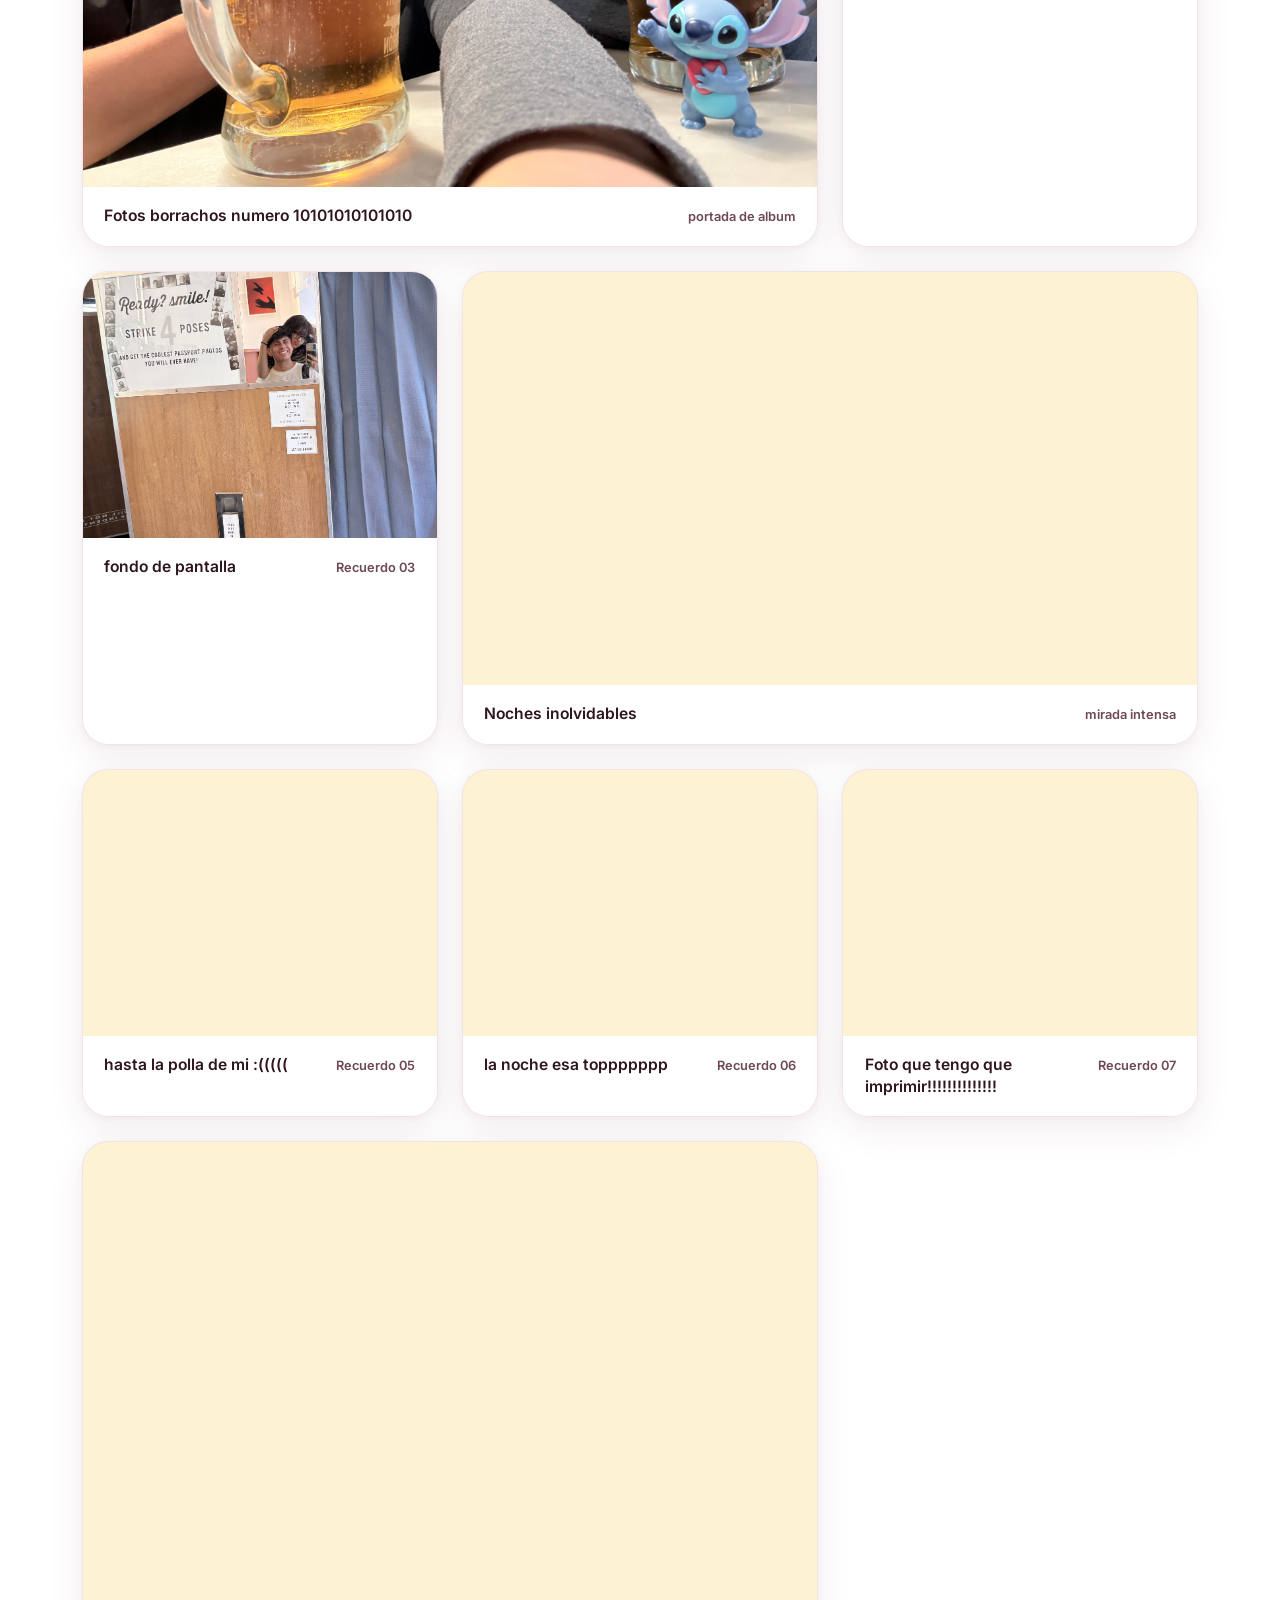
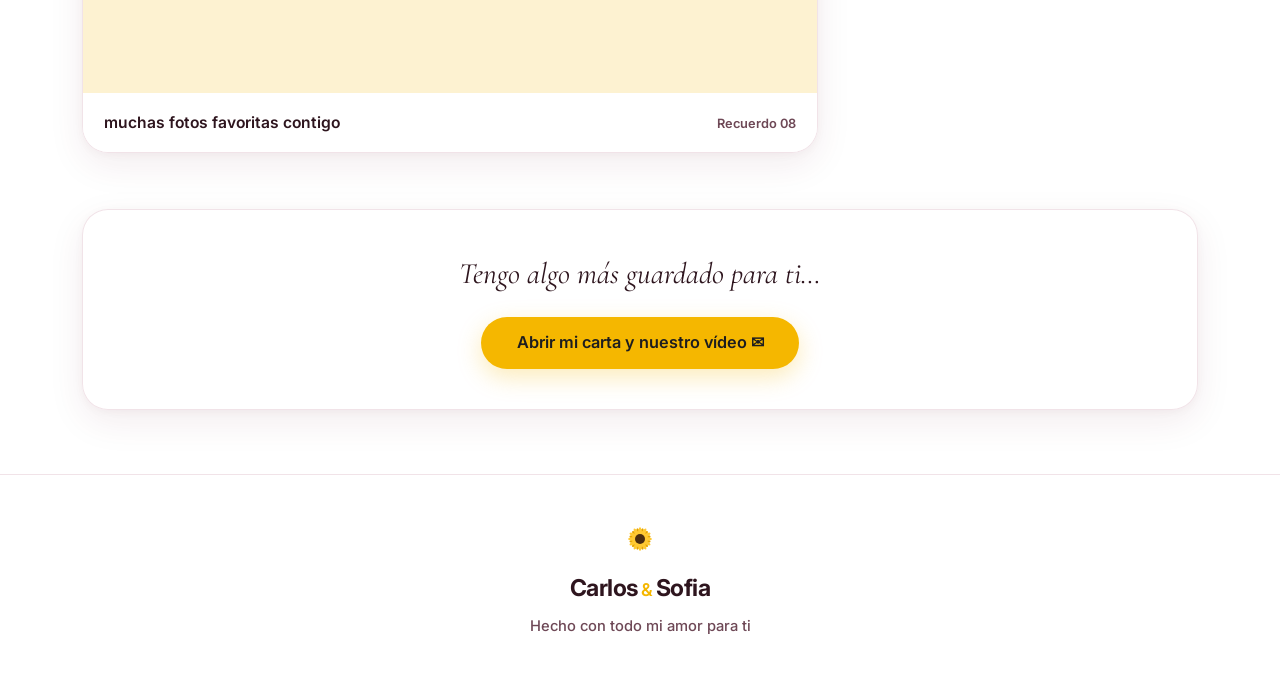
==== commit b73d01b0: "Arreglar fondo rosa, foto 1fotofav.jpg y cache" ====
--- a/index.html
+++ b/index.html
@@ -30,7 +30,7 @@
   <link href="https://fonts.googleapis.com/css2?family=Cormorant+Garamond:ital,wght@0,500;0,600;0,700;1,400;1,600&family=Inter:wght@400;500;600;700&display=swap" rel="stylesheet" />
 
   <!-- Estilos principales (ruta relativa) -->
-  <link rel="stylesheet" href="css/style.css" />
+  <link rel="stylesheet" href="css/style.css?v=2" />
 </head>
 <body class="intro-activa">
   <!-- ====================================================================
@@ -411,7 +411,7 @@
   </div>
 
   <!-- Scripts (rutas relativas) -->
-  <script src="js/config.js"></script>
-  <script src="js/main.js"></script>
+  <script src="js/config.js?v=2"></script>
+  <script src="js/main.js?v=2"></script>
 </body>
 </html>
--- a/css/style.css
+++ b/css/style.css
@@ -35,25 +35,6 @@
 }
 
 /* ==========================================================================
-   MODO OSCURO AUTOMÁTICO (prefers-color-scheme: dark)
-   ========================================================================== */
-@media (prefers-color-scheme: dark) {
-  :root {
-    --color-rosa-claro: #210E17;
-    --color-rosa-medio: #341524;
-    --color-rosa-profundo: #4B1D33;
-    --color-blanco: #26121C;
-    --superficie-tarjeta: rgba(44, 20, 32, 0.88);
-    --superficie-header: rgba(33, 14, 23, 0.78);
-    --color-texto: #FCEEF2;
-    --color-texto-secundario: #D4B2BE;
-    --borde-sutil: rgba(234, 181, 197, 0.18);
-    --sombra-apple: 0 14px 40px rgba(0, 0, 0, 0.45);
-    --sombra-apple-hover: 0 24px 56px rgba(0, 0, 0, 0.65);
-  }
-}
-
-/* ==========================================================================
    RESET Y BASE
    ========================================================================== */
 *,
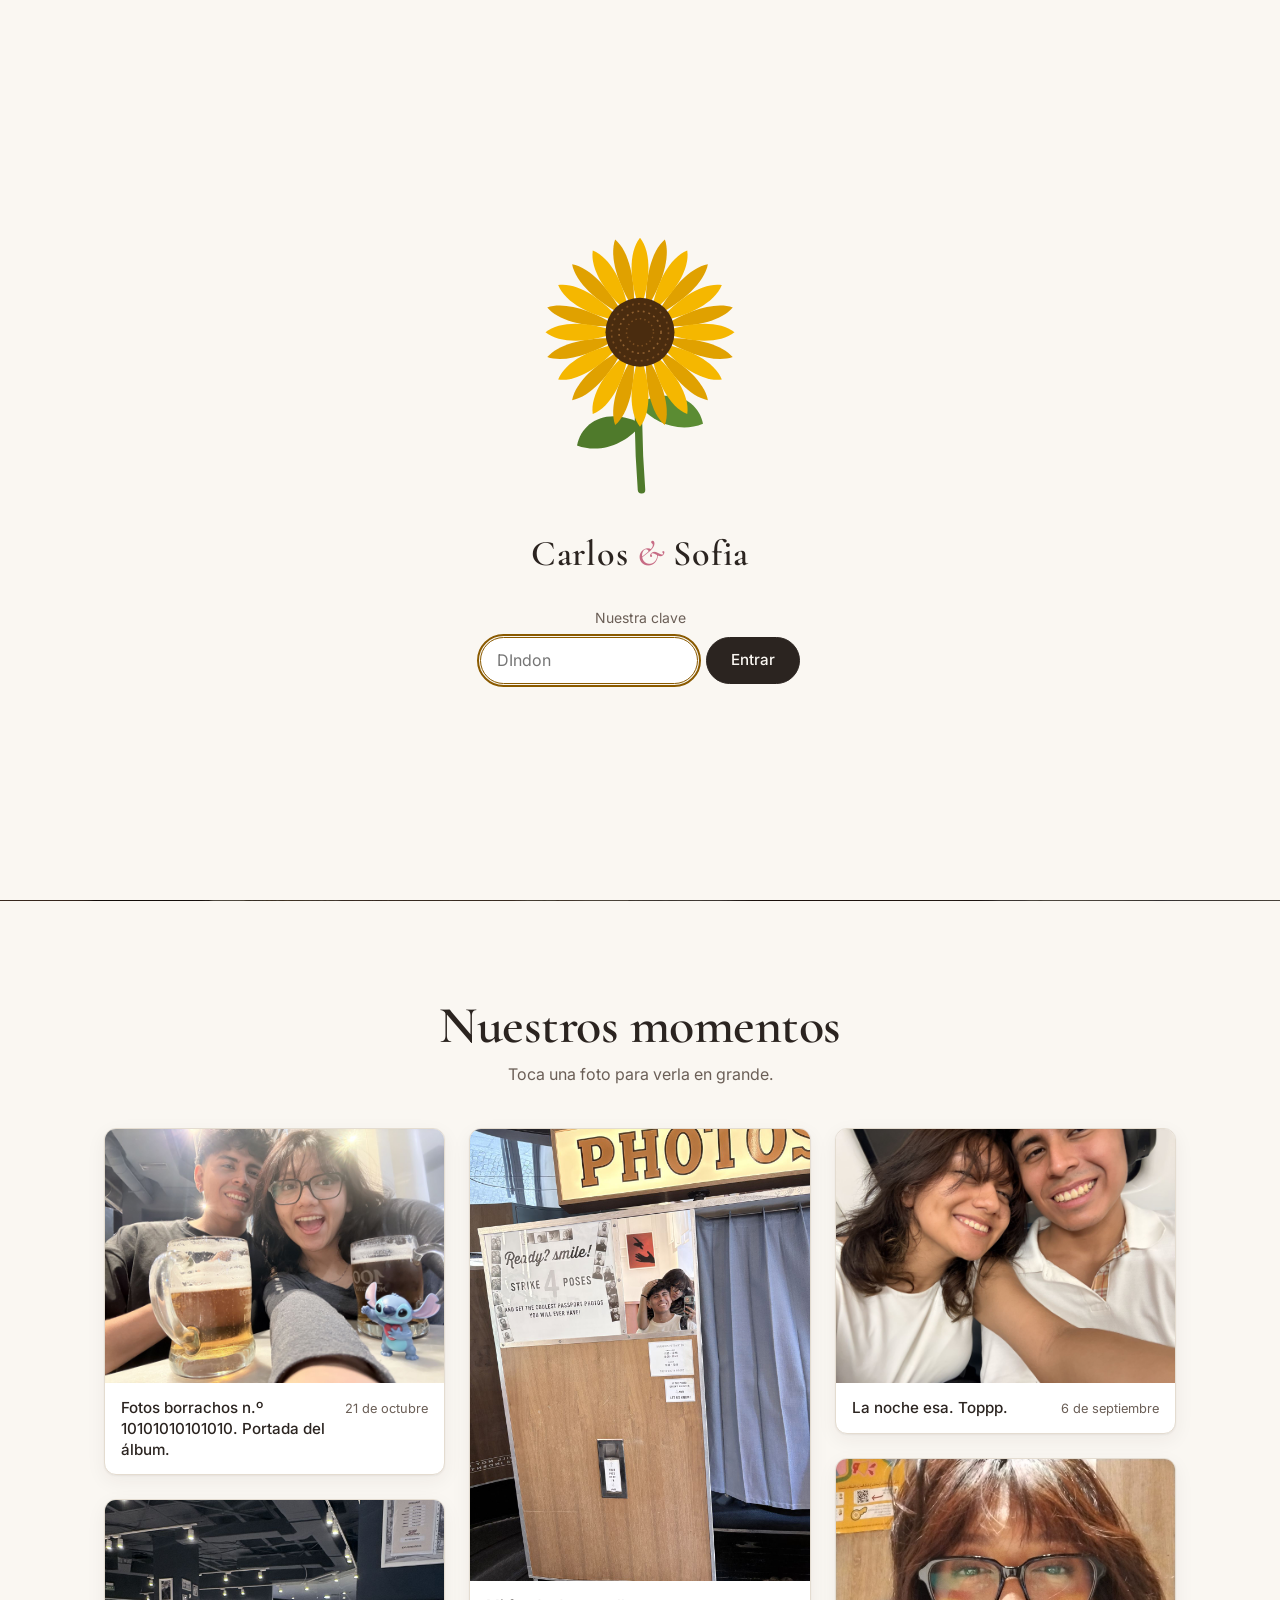
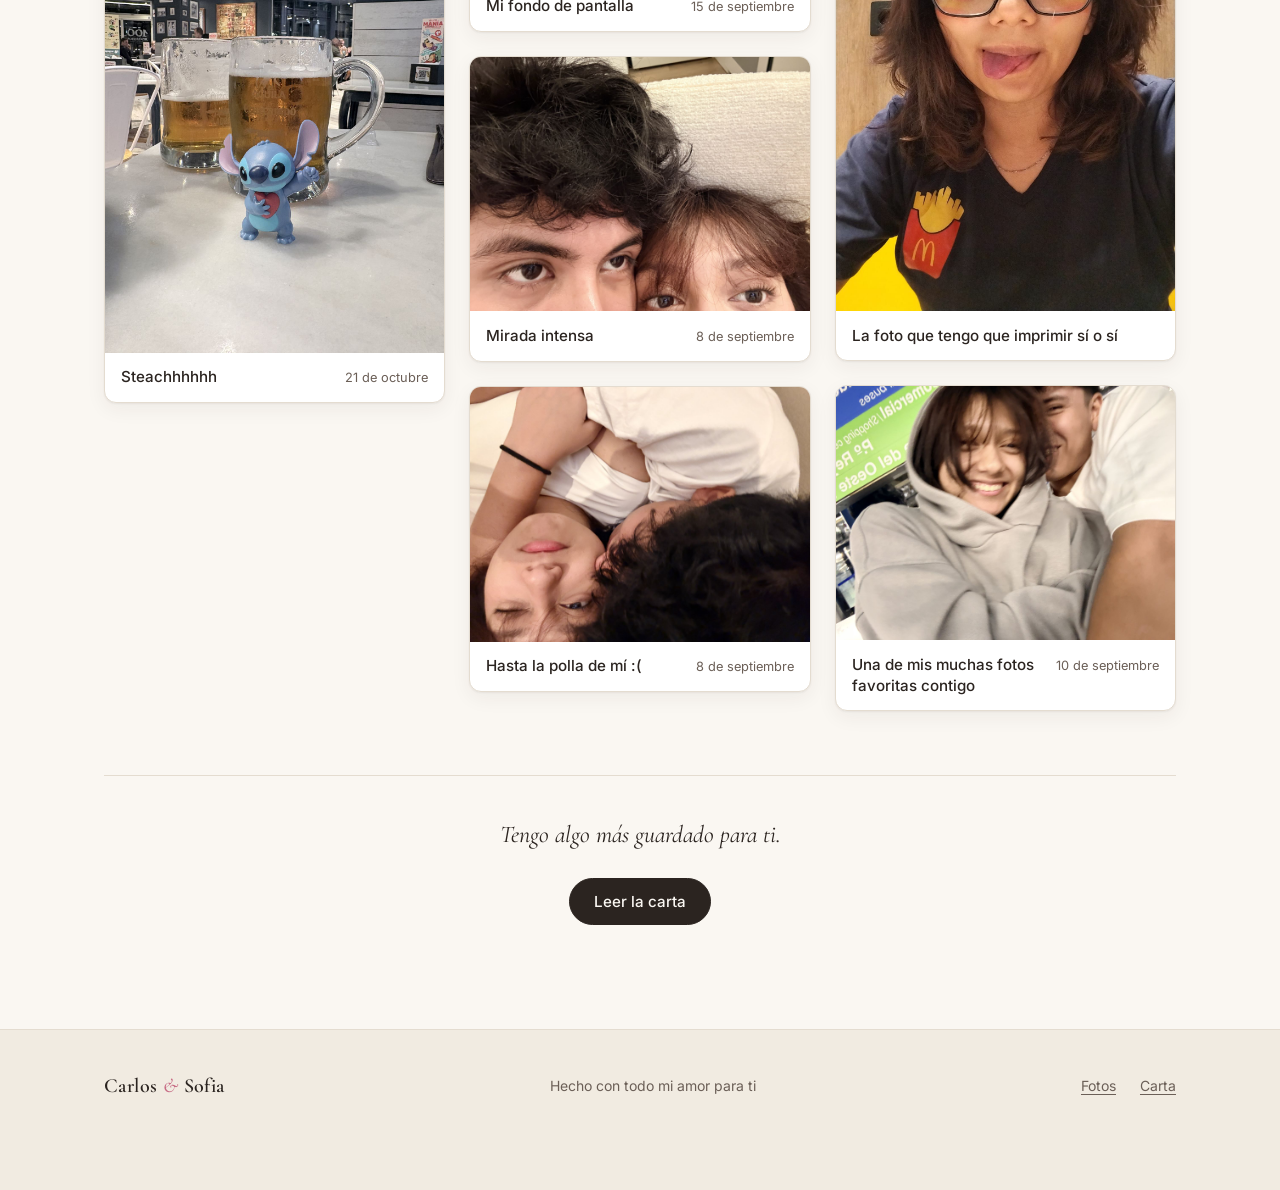
==== commit c7392e8a: "Rehacer diseño, textos y código de la web - Fotos ligeras en fotos/web/ sin metadatos ni GPS; borrad" ====
--- a/index.html
+++ b/index.html
@@ -1,417 +1,160 @@
 <!DOCTYPE html>
 <html lang="es">
 <head>
-  <meta charset="UTF-8" />
-  <meta name="viewport" content="width=device-width, initial-scale=1.0" />
+  <meta charset="UTF-8">
+  <meta name="viewport" content="width=device-width, initial-scale=1">
+  <title>Carlos &amp; Sofia · Nuestros momentos</title>
+  <meta name="description" content="Fotos, recuerdos y una carta. Una web pequeña hecha por Carlos para Sofia.">
+  <meta name="robots" content="noindex, nofollow">
+  <meta name="theme-color" content="#FAF7F2">
 
-  <!-- Evitar indexación en Google y otros buscadores -->
-  <meta name="robots" content="noindex, nofollow, noarchive, nosnippet" />
-  <meta name="googlebot" content="noindex, nofollow" />
+  <meta property="og:type" content="website">
+  <meta property="og:title" content="Carlos &amp; Sofia · Nuestros momentos">
+  <meta property="og:description" content="Fotos, recuerdos y una carta.">
+  <meta property="og:image" content="fotos/web/fotonuestra1.jpg">
 
-  <title>C &amp; S · Nuestros momentos 🌻</title>
-  <meta name="description" content="C & S · Nuestros momentos." />
+  <link rel="icon" href="favicon.svg" type="image/svg+xml">
+  <link rel="apple-touch-icon" href="apple-touch-icon.png">
 
-  <!-- Open Graph y Twitter Cards para compartir el enlace -->
-  <meta property="og:type" content="website" />
-  <meta property="og:title" content="C &amp; S · Nuestros momentos 🌻" id="og-title" />
-  <meta property="og:description" content="Nuestros momentos." id="og-description" />
-  <meta property="og:image" content="fotos/portada.svg" id="og-image" />
-  <meta name="twitter:card" content="summary_large_image" />
-  <meta name="twitter:title" content="C &amp; S · Nuestros momentos 🌻" id="tw-title" />
-  <meta name="twitter:description" content="Nuestros momentos." id="tw-description" />
-  <meta name="twitter:image" content="fotos/portada.svg" id="tw-image" />
+  <link rel="preconnect" href="https://fonts.googleapis.com">
+  <link rel="preconnect" href="https://fonts.gstatic.com" crossorigin>
+  <link rel="stylesheet" href="https://fonts.googleapis.com/css2?family=Cormorant+Garamond:ital,wght@0,500;0,600;1,500&family=Inter:wght@400;500;600&display=swap">
+  <link rel="stylesheet" href="css/style.css?v=3">
+  <script>
+    if (!sessionStorage.getItem("intro-vista")) document.documentElement.classList.add("intro-pendiente");
+  </script>
+</head>
+<body>
+  <a class="saltar" href="#contenido">Saltar al contenido</a>
 
-  <!-- Favicon de girasol en SVG (ruta relativa) -->
-  <link rel="icon" type="image/svg+xml" href="favicon.svg" />
+  <!-- Intro con el girasol. Se muestra una vez por sesión. -->
+  <div id="intro" class="intro" role="dialog" aria-modal="true" aria-labelledby="intro-monograma" hidden>
+    <svg class="girasol" viewBox="0 0 320 380" aria-hidden="true">
+      <path d="M160 190 Q155 275 162 365" fill="none" stroke="#4F7A2B" stroke-width="10" stroke-linecap="round"/>
+      <path d="M158 275C115 255 82 275 76 306c32 12 66-4 82-24Z" fill="#4F7A2B"/>
+      <path d="M161 248c43-20 77-2 83 29-32 13-66-2-83-22Z" fill="#5B8C33"/>
+      <g transform="translate(160 155)">
+        <g fill="#E0A100">
+          <path id="petalo-a" d="M0-32C12-68 14-108 0-128c-14 20-12 60 0 96Z" transform="rotate(15)"/>
+          <use href="#petalo-a" transform="rotate(30)"/><use href="#petalo-a" transform="rotate(60)"/>
+          <use href="#petalo-a" transform="rotate(90)"/><use href="#petalo-a" transform="rotate(120)"/>
+          <use href="#petalo-a" transform="rotate(150)"/><use href="#petalo-a" transform="rotate(180)"/>
+          <use href="#petalo-a" transform="rotate(210)"/><use href="#petalo-a" transform="rotate(240)"/>
+          <use href="#petalo-a" transform="rotate(270)"/><use href="#petalo-a" transform="rotate(300)"/>
+          <use href="#petalo-a" transform="rotate(330)"/>
+        </g>
+        <g fill="#F5B700">
+          <path id="petalo-b" d="M0-30C14-66 16-106 0-126c-16 20-14 60 0 96Z"/>
+          <use href="#petalo-b" transform="rotate(30)"/><use href="#petalo-b" transform="rotate(60)"/>
+          <use href="#petalo-b" transform="rotate(90)"/><use href="#petalo-b" transform="rotate(120)"/>
+          <use href="#petalo-b" transform="rotate(150)"/><use href="#petalo-b" transform="rotate(180)"/>
+          <use href="#petalo-b" transform="rotate(210)"/><use href="#petalo-b" transform="rotate(240)"/>
+          <use href="#petalo-b" transform="rotate(270)"/><use href="#petalo-b" transform="rotate(300)"/>
+          <use href="#petalo-b" transform="rotate(330)"/>
+        </g>
+        <circle r="46" fill="#4A2C0F"/>
+        <circle r="38" fill="none" stroke="#7A4E22" stroke-width="2.2" stroke-dasharray="2.5 5.5"/>
+        <circle r="28" fill="none" stroke="#8F6030" stroke-width="2.2" stroke-dasharray="2.5 5"/>
+        <circle r="18" fill="none" stroke="#7A4E22" stroke-width="2" stroke-dasharray="2 4"/>
+      </g>
+    </svg>
 
-  <!-- Fuentes Cormorant Garamond (para la portada romántica) e Inter (estilo Apple) -->
-  <link rel="preconnect" href="https://fonts.googleapis.com" />
-  <link rel="preconnect" href="https://fonts.gstatic.com" crossorigin />
-  <link href="https://fonts.googleapis.com/css2?family=Cormorant+Garamond:ital,wght@0,500;0,600;0,700;1,400;1,600&family=Inter:wght@400;500;600;700&display=swap" rel="stylesheet" />
+    <p id="intro-monograma" class="monograma intro-monograma" data-monograma>C &amp; S</p>
 
-  <!-- Estilos principales (ruta relativa) -->
-  <link rel="stylesheet" href="css/style.css?v=2" />
-</head>
-<body class="intro-activa">
-  <!-- ====================================================================
-       INTRO OBLIGATORIA A PANTALLA COMPLETA CON GIRASOL SVG ANIMADO
-       ==================================================================== -->
-  <div
-    id="pantalla-bienvenida"
-    class="pantalla-bienvenida"
-    role="dialog"
-    aria-modal="true"
-    aria-label="Introducción C & S"
-  >
-    <div class="bienvenida-interior">
-      <!-- Ilustración SVG de girasol con apertura de pétalos, rotación lenta, tallo y hojas -->
-      <div class="girasol-escena" aria-hidden="true">
-        <svg
-          class="girasol-svg"
-          viewBox="0 0 320 380"
-          xmlns="http://www.w3.org/2000/svg"
-        >
-          <defs>
-            <radialGradient id="gradPetaloTrasero" cx="50%" cy="75%" r="75%">
-              <stop offset="0%" stop-color="#D99B00" />
-              <stop offset="100%" stop-color="#F5B700" />
-            </radialGradient>
-            <radialGradient id="gradPetaloDelantero" cx="50%" cy="70%" r="75%">
-              <stop offset="0%" stop-color="#F5B700" />
-              <stop offset="65%" stop-color="#FFC933" />
-              <stop offset="100%" stop-color="#FFE07D" />
-            </radialGradient>
-            <radialGradient id="gradCentroSemillas" cx="40%" cy="38%" r="65%">
-              <stop offset="0%" stop-color="#6B421B" />
-              <stop offset="65%" stop-color="#4A2C0F" />
-              <stop offset="100%" stop-color="#2E1A07" />
-            </radialGradient>
-            <radialGradient id="gradBrilloCentro" cx="35%" cy="30%" r="50%">
-              <stop offset="0%" stop-color="#FFC933" stop-opacity="0.45" />
-              <stop offset="100%" stop-color="#4A2C0F" stop-opacity="0" />
-            </radialGradient>
-          </defs>
-
-          <!-- Tallo y hojas verdes -->
-          <g class="girasol-tallo-grupo">
-            <path
-              class="girasol-tallo"
-              d="M160 190 Q155 275 162 365"
-              fill="none"
-              stroke="#4F7A2B"
-              stroke-width="10"
-              stroke-linecap="round"
-            />
-            <!-- Hoja izquierda -->
-            <path
-              class="girasol-hoja girasol-hoja-izq"
-              d="M158 275 C115 255 82 275 76 306 C108 318 142 302 158 282 Z"
-              fill="#4F7A2B"
-            />
-            <path
-              class="girasol-hoja girasol-hoja-izq"
-              d="M156 279 Q116 286 84 302"
-              fill="none"
-              stroke="#689B3D"
-              stroke-width="2"
-              stroke-linecap="round"
-            />
-            <!-- Hoja derecha -->
-            <path
-              class="girasol-hoja girasol-hoja-der"
-              d="M161 248 C204 228 238 246 244 277 C212 290 178 275 161 255 Z"
-              fill="#5B8C33"
-            />
-            <path
-              class="girasol-hoja girasol-hoja-der"
-              d="M163 252 Q202 258 235 274"
-              fill="none"
-              stroke="#76AD47"
-              stroke-width="2"
-              stroke-linecap="round"
-            />
-          </g>
-
-          <!-- Cabeza de la flor que gira suavemente -->
-          <g transform="translate(160, 155)">
-            <g class="girasol-cabeza-giro">
-              <!-- 1ª Capa (trasera): 12 pétalos desplazados 15 grados -->
-              <g class="capa-petalos-trasera" fill="url(#gradPetaloTrasero)">
-                <g transform="rotate(15)"><path class="petalo-anim" style="--i:1" d="M0,-32 C12,-68 14,-108 0,-128 C-14,-108 -12,-68 0,-32 Z" /></g>
-                <g transform="rotate(45)"><path class="petalo-anim" style="--i:2" d="M0,-32 C12,-68 14,-108 0,-128 C-14,-108 -12,-68 0,-32 Z" /></g>
-                <g transform="rotate(75)"><path class="petalo-anim" style="--i:3" d="M0,-32 C12,-68 14,-108 0,-128 C-14,-108 -12,-68 0,-32 Z" /></g>
-                <g transform="rotate(105)"><path class="petalo-anim" style="--i:4" d="M0,-32 C12,-68 14,-108 0,-128 C-14,-108 -12,-68 0,-32 Z" /></g>
-                <g transform="rotate(135)"><path class="petalo-anim" style="--i:5" d="M0,-32 C12,-68 14,-108 0,-128 C-14,-108 -12,-68 0,-32 Z" /></g>
-                <g transform="rotate(165)"><path class="petalo-anim" style="--i:6" d="M0,-32 C12,-68 14,-108 0,-128 C-14,-108 -12,-68 0,-32 Z" /></g>
-                <g transform="rotate(195)"><path class="petalo-anim" style="--i:7" d="M0,-32 C12,-68 14,-108 0,-128 C-14,-108 -12,-68 0,-32 Z" /></g>
-                <g transform="rotate(225)"><path class="petalo-anim" style="--i:8" d="M0,-32 C12,-68 14,-108 0,-128 C-14,-108 -12,-68 0,-32 Z" /></g>
-                <g transform="rotate(255)"><path class="petalo-anim" style="--i:9" d="M0,-32 C12,-68 14,-108 0,-128 C-14,-108 -12,-68 0,-32 Z" /></g>
-                <g transform="rotate(285)"><path class="petalo-anim" style="--i:10" d="M0,-32 C12,-68 14,-108 0,-128 C-14,-108 -12,-68 0,-32 Z" /></g>
-                <g transform="rotate(315)"><path class="petalo-anim" style="--i:11" d="M0,-32 C12,-68 14,-108 0,-128 C-14,-108 -12,-68 0,-32 Z" /></g>
-                <g transform="rotate(345)"><path class="petalo-anim" style="--i:12" d="M0,-32 C12,-68 14,-108 0,-128 C-14,-108 -12,-68 0,-32 Z" /></g>
-              </g>
-
-              <!-- 2ª Capa (delantera): 12 pétalos principales -->
-              <g class="capa-petalos-delantera" fill="url(#gradPetaloDelantero)">
-                <g transform="rotate(0)"><path class="petalo-anim" style="--i:13" d="M0,-30 C14,-66 16,-106 0,-126 C-16,-106 -14,-66 0,-30 Z" /></g>
-                <g transform="rotate(30)"><path class="petalo-anim" style="--i:14" d="M0,-30 C14,-66 16,-106 0,-126 C-16,-106 -14,-66 0,-30 Z" /></g>
-                <g transform="rotate(60)"><path class="petalo-anim" style="--i:15" d="M0,-30 C14,-66 16,-106 0,-126 C-16,-106 -14,-66 0,-30 Z" /></g>
-                <g transform="rotate(90)"><path class="petalo-anim" style="--i:16" d="M0,-30 C14,-66 16,-106 0,-126 C-16,-106 -14,-66 0,-30 Z" /></g>
-                <g transform="rotate(120)"><path class="petalo-anim" style="--i:17" d="M0,-30 C14,-66 16,-106 0,-126 C-16,-106 -14,-66 0,-30 Z" /></g>
-                <g transform="rotate(150)"><path class="petalo-anim" style="--i:18" d="M0,-30 C14,-66 16,-106 0,-126 C-16,-106 -14,-66 0,-30 Z" /></g>
-                <g transform="rotate(180)"><path class="petalo-anim" style="--i:19" d="M0,-30 C14,-66 16,-106 0,-126 C-16,-106 -14,-66 0,-30 Z" /></g>
-                <g transform="rotate(210)"><path class="petalo-anim" style="--i:20" d="M0,-30 C14,-66 16,-106 0,-126 C-16,-106 -14,-66 0,-30 Z" /></g>
-                <g transform="rotate(240)"><path class="petalo-anim" style="--i:21" d="M0,-30 C14,-66 16,-106 0,-126 C-16,-106 -14,-66 0,-30 Z" /></g>
-                <g transform="rotate(270)"><path class="petalo-anim" style="--i:22" d="M0,-30 C14,-66 16,-106 0,-126 C-16,-106 -14,-66 0,-30 Z" /></g>
-                <g transform="rotate(300)"><path class="petalo-anim" style="--i:23" d="M0,-30 C14,-66 16,-106 0,-126 C-16,-106 -14,-66 0,-30 Z" /></g>
-                <g transform="rotate(330)"><path class="petalo-anim" style="--i:24" d="M0,-30 C14,-66 16,-106 0,-126 C-16,-106 -14,-66 0,-30 Z" /></g>
-              </g>
-
-              <!-- Centro marrón con textura de semillas -->
-              <circle r="46" fill="url(#gradCentroSemillas)" stroke="#3B220B" stroke-width="2" />
-              <circle r="39" fill="none" stroke="#805327" stroke-width="2.2" stroke-dasharray="2.5 5.5" />
-              <circle r="32" fill="none" stroke="#9E6A34" stroke-width="2.2" stroke-dasharray="2.5 5" />
-              <circle r="25" fill="none" stroke="#805327" stroke-width="2" stroke-dasharray="2 4.5" />
-              <circle r="18" fill="none" stroke="#B57E42" stroke-width="2" stroke-dasharray="2 4" />
-              <circle r="11" fill="none" stroke="#805327" stroke-width="1.8" stroke-dasharray="1.8 3.5" />
-              <circle r="4.5" fill="none" stroke="#F5B700" stroke-width="1.6" stroke-dasharray="1.5 3" opacity="0.7" />
-              <!-- Pequeño brillo pulsante en el centro -->
-              <circle class="girasol-centro-brillo" r="44" fill="url(#gradBrilloCentro)" />
-            </g>
-          </g>
-        </svg>
+    <form id="intro-form" class="intro-form" autocomplete="off" hidden>
+      <label for="intro-clave">Nuestra clave</label>
+      <div class="intro-fila">
+        <input id="intro-clave" type="password" required aria-describedby="intro-error">
+        <button type="submit" class="boton">Entrar</button>
       </div>
-
-      <!-- Monograma C & S y botón/contraseña opcional -->
-      <div class="bienvenida-textos">
-        <p id="bienvenida-monograma" class="monograma-insignia">
-          <span class="monograma-letra">C</span>
-          <span class="monograma-amp">&amp;</span>
-          <span class="monograma-letra">S</span>
-        </p>
-
-        <form id="form-bienvenida" class="bienvenida-form" autocomplete="off">
-          <div id="bloque-contrasena" class="bloque-contrasena oculto">
-            <label for="input-contrasena" class="sr-only">Contraseña</label>
-            <input
-              type="password"
-              id="input-contrasena"
-              class="input-pildora"
-              placeholder="Escribe nuestra clave..."
-            />
-            <p id="error-contrasena" class="bienvenida-error oculto" role="alert"></p>
-          </div>
-
-          <button type="submit" id="btn-entrar-bienvenida" class="boton-pildora boton-amarillo">
-            Entrar
-          </button>
-        </form>
-      </div>
-    </div>
+      <p id="intro-error" class="intro-error" role="alert" hidden></p>
+    </form>
   </div>
 
-  <!-- ====================================================================
-       CONTENEDOR DE CORAZONES Y POMPOMPURIN CAYENDO
-       ==================================================================== -->
-  <div id="contenedor-petalos" class="contenedor-petalos" aria-hidden="true"></div>
+  <div id="lluvia" class="lluvia" aria-hidden="true"></div>
 
-  <!-- ====================================================================
-       HEADER FIJO ESTILO APPLE CON MONOGRAMA "C & S"
-       ==================================================================== -->
-  <header id="barra-navegacion" class="header-apple" aria-label="Cabecera">
-    <div class="header-contenedor">
-      <a href="#portada" id="header-monograma" class="header-monograma" aria-label="C & S">
-        <span class="monograma-letra">C</span>
-        <span class="monograma-amp">&amp;</span>
-        <span class="monograma-letra">S</span>
-      </a>
-
-      <nav class="header-acciones" aria-label="Navegación rápida">
-        <a href="#portada" class="enlace-header">Portada</a>
-        <a href="#galeria" class="enlace-header">Momentos</a>
-        <a href="carta.html" class="enlace-header">Carta ✉</a>
-        <button
-          type="button"
-          id="btn-repetir-intro-header"
-          class="btn-header-intro"
-          aria-label="Ver intro del girasol"
-        >
-          🌻 Intro
-        </button>
+  <header class="cabecera">
+    <div class="cabecera-interior">
+      <a href="#portada" class="monograma cabecera-monograma" data-monograma>C &amp; S</a>
+      <nav aria-label="Principal">
+        <ul class="menu">
+          <li><a href="#galeria">Fotos</a></li>
+          <li><a href="carta.html">Carta</a></li>
+          <li><button type="button" id="btn-intro" class="menu-boton">Ver intro</button></li>
+        </ul>
       </nav>
     </div>
   </header>
 
-  <!-- ====================================================================
-       BOTONES FLOTANTES (CORAZONES + POMPOMPURIN Y MÚSICA)
-       ==================================================================== -->
-  <div class="controles-flotantes" aria-label="Controles de ambiente">
-    <button
-      type="button"
-      id="btn-petalos"
-      class="btn-flotante"
-      aria-pressed="true"
-      aria-label="Activar o desactivar lluvia de corazones y Pompompurin"
-      title="Activar o desactivar corazones y Pompompurin"
-    >
-      <span class="btn-flotante-icono" aria-hidden="true">🍮</span>
-      <span id="texto-btn-petalos" class="btn-flotante-texto">Pompom &amp; ♥</span>
-    </button>
-
-    <button
-      type="button"
-      id="btn-musica"
-      class="btn-flotante btn-musica"
-      aria-pressed="false"
-      aria-label="Reproducir música de fondo"
-      title="Reproducir o pausar música"
-    >
-      <span id="icono-musica" class="btn-flotante-icono" aria-hidden="true">♪</span>
-      <span id="texto-btn-musica" class="btn-flotante-texto">Música</span>
-    </button>
-    <audio id="audio-fondo" preload="none" loop></audio>
-  </div>
-
-  <!-- ====================================================================
-       CONTENIDO PRINCIPAL: PORTADA + NUESTROS MOMENTOS + CARTA FINAL
-       ==================================================================== -->
-  <main id="contenido-principal">
-    <!-- 1. PORTADA ROMÁNTICA (HERO) -->
-    <section id="portada" class="hero" aria-label="Portada">
-      <div id="hero-fondo" class="hero-fondo" role="img" aria-label="Imagen de fondo de portada"></div>
-      <div class="hero-velo"></div>
-
-      <div class="hero-contenido">
-        <span id="hero-etiqueta" class="hero-etiqueta">Nuestra Historia</span>
-        <h1 class="hero-nombres">
-          <span id="hero-nombre1">Carlos</span>
-          <span id="hero-conector" class="hero-conector">&amp;</span>
-          <span id="hero-nombre2" class="hero-nombre-linea2">mi negra bella</span>
+  <main id="contenido">
+    <section id="portada" class="portada" aria-labelledby="portada-titulo">
+      <img id="portada-img" class="portada-img" src="fotos/web/fotonuestra1.jpg" alt="Carlos y Sofia juntos" fetchpriority="high">
+      <div class="portada-texto">
+        <h1 id="portada-titulo" class="portada-nombres">
+          <span id="portada-nombre1">Carlos</span>
+          <span class="amp">&amp;</span>
+          <span id="portada-nombre2">mi negra bella</span>
         </h1>
-        <div class="hero-separador" aria-hidden="true">
-          <span></span>
-          <svg viewBox="0 0 24 24" width="18" height="18" fill="currentColor">
-            <path d="M12 21.35l-1.45-1.32C5.4 15.36 2 12.28 2 8.5 2 5.42 4.42 3 7.5 3c1.74 0 3.41.81 4.5 2.09C13.09 3.81 14.76 3 16.5 3 19.58 3 22 5.42 22 8.5c0 3.78-3.4 6.86-8.55 11.54L12 21.35z"/>
-          </svg>
-          <span></span>
-        </div>
-        <p id="hero-frase" class="hero-frase">
-          Contigo cualquier instante se convierte en mi recuerdo favorito.
-        </p>
-        <a href="#galeria" id="hero-boton" class="boton-hero-rosa">
-          Descubrir nuestra historia
-        </a>
+        <p id="portada-frase" class="portada-frase">Contigo, cualquier momento acaba siendo mi recuerdo favorito.</p>
+        <a id="portada-boton" href="#galeria" class="boton boton-claro">Ver nuestras fotos</a>
       </div>
-
-      <a href="#galeria" class="hero-flecha" aria-label="Bajar a nuestros momentos">
-        <svg viewBox="0 0 24 24" width="28" height="28" fill="none" stroke="currentColor" stroke-width="1.8" stroke-linecap="round" stroke-linejoin="round">
-          <path d="M7 10l5 5 5-5"/>
-        </svg>
-      </a>
     </section>
 
-    <!-- 2. GALERÍA DE FOTOS: NUESTROS MOMENTOS -->
-    <section id="galeria" class="seccion-momentos" aria-labelledby="galeria-titulo">
+    <section id="galeria" class="seccion" aria-labelledby="galeria-titulo">
       <div class="contenedor">
-        <div class="encabezado-apple revelar">
-          <div id="hero-monograma" class="monograma-hero" aria-label="C & S">
-            <span class="monograma-letra">C</span>
-            <span class="monograma-amp">&amp;</span>
-            <span class="monograma-letra">S</span>
-          </div>
-          <h2 id="galeria-titulo" class="titular-gigante">Nuestros momentos.</h2>
-          <p id="galeria-subtitulo" class="subtitulo-seccion">
-            Toca cualquier fotografía para verla a pantalla completa.
-          </p>
-        </div>
+        <header class="seccion-cabecera">
+          <h2 id="galeria-titulo">Nuestros momentos</h2>
+          <p id="galeria-subtitulo">Toca una foto para verla en grande.</p>
+        </header>
 
-        <div id="galeria-bento" class="galeria-bento" role="list">
-          <!-- Se genera automáticamente desde js/config.js -->
-        </div>
+        <!-- Las fotos se generan desde js/config.js -->
+        <ul id="galeria-lista" class="galeria"></ul>
 
-        <!-- Enlace destacado para ir a la página de la carta y el vídeo -->
-        <div class="cta-ir-a-carta revelar">
-          <p class="cta-carta-texto">Tengo algo más guardado para ti…</p>
-          <a href="carta.html" class="boton-pildora boton-amarillo">
-            Abrir mi carta y nuestro vídeo ✉
-          </a>
-        </div>
+        <aside class="aviso-carta">
+          <p>Tengo algo más guardado para ti.</p>
+          <a href="carta.html" class="boton">Leer la carta</a>
+        </aside>
       </div>
     </section>
   </main>
 
-  <!-- ====================================================================
-       PIE DE PÁGINA MINIMALISTA CON "C & S" Y GIRASOL
-       ==================================================================== -->
-  <footer class="pie-apple">
+  <footer class="pie">
     <div class="contenedor pie-interior">
-      <div class="pie-girasol-svg" aria-hidden="true">
-        <svg viewBox="0 0 64 64" width="32" height="32">
-          <g transform="translate(32,32)">
-            <g fill="#E5A400">
-              <ellipse rx="5" ry="22" transform="rotate(15)" />
-              <ellipse rx="5" ry="22" transform="rotate(45)" />
-              <ellipse rx="5" ry="22" transform="rotate(75)" />
-              <ellipse rx="5" ry="22" transform="rotate(105)" />
-              <ellipse rx="5" ry="22" transform="rotate(135)" />
-              <ellipse rx="5" ry="22" transform="rotate(165)" />
-            </g>
-            <g fill="#FFC933">
-              <ellipse rx="5" ry="24" transform="rotate(0)" />
-              <ellipse rx="5" ry="24" transform="rotate(30)" />
-              <ellipse rx="5" ry="24" transform="rotate(60)" />
-              <ellipse rx="5" ry="24" transform="rotate(90)" />
-              <ellipse rx="5" ry="24" transform="rotate(120)" />
-              <ellipse rx="5" ry="24" transform="rotate(150)" />
-            </g>
-            <circle r="10" fill="#4A2C0F" />
-          </g>
-        </svg>
-      </div>
-
-      <p id="pie-monograma" class="pie-monograma">
-        <span class="monograma-letra">C</span>
-        <span class="monograma-amp">&amp;</span>
-        <span class="monograma-letra">S</span>
-      </p>
-
-      <p id="pie-texto" class="pie-texto">Hecho con amor</p>
+      <p class="monograma" data-monograma>C &amp; S</p>
+      <p id="pie-texto" class="pie-texto">Hecho con todo mi amor para ti</p>
+      <nav aria-label="Pie">
+        <ul class="pie-enlaces">
+          <li><a href="#galeria">Fotos</a></li>
+          <li><a href="carta.html">Carta</a></li>
+        </ul>
+      </nav>
     </div>
   </footer>
 
-  <!-- ====================================================================
-       LIGHTBOX (VISOR DE FOTOS A PANTALLA COMPLETA)
-       ==================================================================== -->
-  <div
-    id="lightbox"
-    class="lightbox oculto"
-    role="dialog"
-    aria-modal="true"
-    aria-label="Visor de fotografías a pantalla completa"
-  >
-    <button
-      type="button"
-      id="lightbox-cerrar"
-      class="lightbox-btn lightbox-cerrar"
-      aria-label="Cerrar visor (Escape)"
-    >
-      &times;
+  <div class="controles">
+    <button type="button" id="btn-lluvia" class="control" aria-pressed="false">
+      <span aria-hidden="true">♥</span> Corazones
     </button>
+    <button type="button" id="btn-musica" class="control" aria-pressed="false" hidden>
+      <span aria-hidden="true">♪</span> <span id="btn-musica-texto">Música</span>
+    </button>
+    <audio id="audio" preload="metadata" loop></audio>
+  </div>
 
-    <button
-      type="button"
-      id="lightbox-anterior"
-      class="lightbox-btn lightbox-anterior"
-      aria-label="Foto anterior"
-    >
-      &#10094;
-    </button>
-
-    <figure class="lightbox-contenido">
-      <div class="lightbox-marco-img">
-        <img id="lightbox-img" src="" alt="" />
-      </div>
-      <figcaption class="lightbox-pie">
-        <p id="lightbox-descripcion" class="lightbox-descripcion"></p>
-        <div class="lightbox-meta">
-          <span id="lightbox-fecha" class="lightbox-fecha"></span>
-          <span id="lightbox-contador" class="lightbox-contador"></span>
-        </div>
+  <dialog id="visor" class="visor" aria-label="Foto ampliada">
+    <button type="button" id="visor-cerrar" class="visor-boton visor-cerrar" aria-label="Cerrar">&times;</button>
+    <button type="button" id="visor-anterior" class="visor-boton visor-anterior" aria-label="Foto anterior">&#8249;</button>
+    <figure class="visor-figura">
+      <img id="visor-img" src="data:," alt="">
+      <figcaption>
+        <span id="visor-texto"></span>
+        <span class="visor-meta"><span id="visor-fecha"></span> <span id="visor-contador"></span></span>
       </figcaption>
     </figure>
+    <button type="button" id="visor-siguiente" class="visor-boton visor-siguiente" aria-label="Foto siguiente">&#8250;</button>
+  </dialog>
 
-    <button
-      type="button"
-      id="lightbox-siguiente"
-      class="lightbox-btn lightbox-siguiente"
-      aria-label="Foto siguiente"
-    >
-      &#10095;
-    </button>
-  </div>
-
-  <!-- Scripts (rutas relativas) -->
-  <script src="js/config.js?v=2"></script>
-  <script src="js/main.js?v=2"></script>
+  <script src="js/config.js?v=3"></script>
+  <script src="js/main.js?v=3"></script>
 </body>
 </html>
--- a/css/style.css
+++ b/css/style.css
@@ -1,1161 +1,796 @@
 /* ==========================================================================
-   ESTILOS PRINCIPALES (css/style.css)
-   Diseño minimalista inspirado en Apple (apple.com) + Intro de Girasol + Fotos
+   Carlos & Sofia — estilos
+   1. Variables  2. Base  3. Componentes comunes  4. Intro  5. Cabecera
+   6. Portada  7. Galería  8. Carta  9. Pie  10. Controles y lluvia
+   11. Visor  12. Movimiento reducido
    ========================================================================== */
 
+/* 1. Variables ------------------------------------------------------------ */
 :root {
-  /* Paleta con degradado rosa romántico + Girasol (editable desde js/config.js) */
-  --color-amarillo: #F5B700;
-  --color-amarillo-luz: #FFC933;
-  --color-amarillo-suave: rgba(245, 183, 0, 0.18);
-  --color-marron-semilla: #4A2C0F;
-  --color-verde-hoja: #4F7A2B;
-  --color-rosa-claro: #FDF2F5;
-  --color-rosa-medio: #F7D6E0;
-  --color-rosa-profundo: #EAB5C5;
-  --color-blanco: #FFFFFF;
-  --color-texto: #2E151E;
-  --color-texto-secundario: #6E4856;
-
-  /* Superficies y sombras suaves */
-  --superficie-tarjeta: rgba(255, 255, 255, 0.88);
-  --superficie-header: rgba(253, 242, 245, 0.78);
-  --borde-sutil: rgba(158, 59, 90, 0.14);
-  --sombra-apple: 0 12px 36px rgba(98, 28, 52, 0.08), 0 2px 8px rgba(98, 28, 52, 0.04);
-  --sombra-apple-hover: 0 22px 48px rgba(98, 28, 52, 0.15), 0 4px 14px rgba(98, 28, 52, 0.06);
-
-  /* Pila tipográfica oficial estilo Apple */
-  --fuente-apple: -apple-system, BlinkMacSystemFont, "SF Pro Display", "SF Pro Text", "Inter", "Segoe UI", Roboto, Helvetica, Arial, sans-serif;
-
-  /* Radios y curvas */
-  --radio-grande: 26px;
-  --radio-medio: 20px;
-  --radio-pildora: 980px;
-  --curva-apple: cubic-bezier(0.25, 1, 0.5, 1);
-}
-
-/* ==========================================================================
-   RESET Y BASE
-   ========================================================================== */
+  --papel: #FAF7F2;
+  --papel-oscuro: #F1EBE1;
+  --tarjeta: #FFFFFF;
+  --tinta: #2B2420;
+  --tinta-suave: #6B5F57;      /* 5.9:1 sobre --papel */
+  --linea: #E4DCD0;
+  --acento: #F5B700;           /* amarillo girasol, solo decorativo */
+  --acento-texto: #8A5A00;     /* versión legible para texto (5.6:1) */
+  --rosa: #C76B84;             /* detalle del "&" */
+
+  --serif: "Cormorant Garamond", Georgia, "Times New Roman", serif;
+  --sans: "Inter", system-ui, -apple-system, "Segoe UI", Roboto, sans-serif;
+
+  --radio: 12px;
+  --ancho: 1120px;
+  --sombra: 0 1px 2px rgba(43, 36, 32, 0.06), 0 6px 20px rgba(43, 36, 32, 0.06);
+
+  /* Escala de espacios */
+  --e1: 0.5rem;
+  --e2: 1rem;
+  --e3: 1.5rem;
+  --e4: 2.5rem;
+  --e5: 4rem;
+  --e6: 6rem;
+}
+
+/* 2. Base ----------------------------------------------------------------- */
 *,
 *::before,
 *::after {
   box-sizing: border-box;
-  margin: 0;
-  padding: 0;
 }
 
 html {
   scroll-behavior: smooth;
-  font-size: 16px;
+  scroll-padding-top: 4.5rem;
 }
 
 body {
-  font-family: var(--fuente-apple);
-  background: linear-gradient(
-    135deg,
-    var(--color-rosa-claro) 0%,
-    var(--color-rosa-medio) 50%,
-    var(--color-rosa-profundo) 100%
-  );
-  background-attachment: fixed;
-  color: var(--color-texto);
-  font-size: clamp(1.0625rem, 1.2vw, 1.1875rem);
-  font-weight: 400;
-  line-height: 1.65;
-  overflow-x: hidden;
-  min-height: 100vh;
+  margin: 0;
+  font-family: var(--sans);
+  font-size: 1rem;
+  line-height: 1.6;
+  color: var(--tinta);
+  background: var(--papel);
   -webkit-font-smoothing: antialiased;
-  -moz-osx-font-smoothing: grayscale;
-}
-
-body.intro-activa {
+}
+
+body.con-intro {
   overflow: hidden;
 }
 
-img {
+h1,
+h2,
+p,
+figure,
+ul {
+  margin: 0;
+}
+
+ul {
+  padding: 0;
+  list-style: none;
+}
+
+h1,
+h2 {
+  font-family: var(--serif);
+  font-weight: 600;
+  line-height: 1.1;
+  letter-spacing: -0.01em;
+}
+
+img,
+video,
+svg {
+  display: block;
   max-width: 100%;
-  height: auto;
-  display: block;
+}
+
+a {
+  color: inherit;
 }
 
 button,
 input {
-  font-family: inherit;
-  font-size: inherit;
-}
-
-.sr-only {
+  font: inherit;
+  color: inherit;
+}
+
+:focus-visible {
+  outline: 2px solid var(--acento-texto);
+  outline-offset: 3px;
+}
+
+[hidden] {
+  display: none !important;
+}
+
+.solo-lectores {
   position: absolute;
   width: 1px;
   height: 1px;
-  padding: 0;
-  margin: -1px;
   overflow: hidden;
-  clip: rect(0, 0, 0, 0);
+  clip: rect(0 0 0 0);
   white-space: nowrap;
-  border: 0;
-}
-
-.oculto {
-  display: none !important;
-}
-
-:focus-visible {
-  outline: 3px solid var(--color-amarillo);
-  outline-offset: 3px;
-}
-
-/* ==========================================================================
-   TIPOGRAFÍA Y MONOGRAMA "C & S" ESTILO APPLE
-   ========================================================================== */
-.monograma-letra {
-  font-weight: 700;
-  letter-spacing: -0.02em;
-}
-
-.monograma-amp {
-  font-size: 0.76em;
+}
+
+.saltar {
+  position: absolute;
+  left: var(--e2);
+  top: -3rem;
+  z-index: 100;
+  padding: var(--e1) var(--e2);
+  background: var(--tinta);
+  color: var(--papel);
+  border-radius: var(--radio);
+}
+
+.saltar:focus {
+  top: var(--e2);
+}
+
+/* 3. Componentes comunes -------------------------------------------------- */
+.contenedor {
+  width: 100%;
+  max-width: var(--ancho);
+  margin: 0 auto;
+  padding: 0 var(--e3);
+}
+
+.contenedor-estrecho {
+  max-width: 720px;
+}
+
+.seccion {
+  padding: var(--e6) 0 var(--e5);
+}
+
+.seccion-cabecera {
+  text-align: center;
+  margin-bottom: var(--e4);
+}
+
+.seccion-cabecera h1,
+.seccion-cabecera h2 {
+  font-size: clamp(2.25rem, 5vw, 3.25rem);
+}
+
+.seccion-cabecera p {
+  margin-top: var(--e1);
+  color: var(--tinta-suave);
+}
+
+.monograma {
+  font-family: var(--serif);
   font-weight: 600;
-  color: var(--color-amarillo);
-  margin: 0 0.14em;
-  display: inline-block;
-}
-
-.titular-gigante {
-  font-size: clamp(2.6rem, 7vw, 5.5rem); /* 42px a 88px */
-  font-weight: 700;
-  letter-spacing: -0.034em;
-  line-height: 1.05;
-  color: var(--color-texto);
-  margin-bottom: 0.85rem;
-}
-
-.subtitulo-seccion {
-  font-size: clamp(1.0625rem, 1.8vw, 1.3125rem);
-  font-weight: 400;
-  line-height: 1.5;
-  color: var(--color-texto-secundario);
-  max-width: 600px;
-  margin: 0 auto;
-}
-
-/* ==========================================================================
-   BOTONES EN FORMA DE PÍLDORA
-   ========================================================================== */
-.boton-pildora {
+  font-size: 1.25rem;
+  letter-spacing: 0.02em;
+  text-decoration: none;
+}
+
+.amp {
+  font-style: italic;
+  font-weight: 500;
+  color: var(--rosa);
+}
+
+.boton {
   display: inline-flex;
   align-items: center;
   justify-content: center;
-  gap: 0.5rem;
-  padding: 0.8rem 2.2rem;
-  border-radius: var(--radio-pildora);
-  font-size: 1.02rem;
-  font-weight: 600;
+  min-height: 44px;
+  padding: 0.65rem 1.5rem;
+  border: 1px solid var(--tinta);
+  border-radius: 999px;
+  background: var(--tinta);
+  color: var(--papel);
+  font-size: 0.95rem;
+  font-weight: 500;
   text-decoration: none;
-  border: none;
   cursor: pointer;
-  transition: transform 0.3s var(--curva-apple), background-color 0.3s ease, box-shadow 0.3s ease;
-}
-
-.boton-amarillo {
-  background-color: var(--color-amarillo);
-  color: #1D1D1F;
-  box-shadow: 0 8px 24px rgba(245, 183, 0, 0.28);
-}
-
-.boton-amarillo:hover {
-  background-color: var(--color-amarillo-luz);
-  transform: scale(1.04);
-  box-shadow: 0 12px 30px rgba(245, 183, 0, 0.4);
-}
-
-/* ==========================================================================
-   INTRO OBLIGATORIA CON GIRASOL SVG ANIMADO
-   ========================================================================== */
-.pantalla-bienvenida {
+  transition: background-color 0.2s, color 0.2s;
+}
+
+.boton:hover {
+  background: transparent;
+  color: var(--tinta);
+}
+
+.boton-claro {
+  border-color: #FFFFFF;
+  background: #FFFFFF;
+  color: var(--tinta);
+}
+
+.boton-claro:hover {
+  color: #FFFFFF;
+}
+
+.enlace-boton {
+  margin-top: var(--e3);
+  padding: 0;
+  border: 0;
+  background: none;
+  color: var(--acento-texto);
+  font-size: 0.9rem;
+  text-decoration: underline;
+  text-underline-offset: 3px;
+  cursor: pointer;
+}
+
+/* 4. Intro ---------------------------------------------------------------- */
+.intro {
   position: fixed;
   inset: 0;
-  z-index: 3000;
-  background: radial-gradient(
-    circle at 50% 42%,
-    var(--color-rosa-claro) 0%,
-    var(--color-rosa-medio) 58%,
-    var(--color-rosa-profundo) 100%
-  );
-  color: var(--color-texto);
-  display: flex;
+  z-index: 50;
+  display: flex;
+  flex-direction: column;
   align-items: center;
   justify-content: center;
-  padding: 1.5rem;
-  transition: opacity 0.85s var(--curva-apple), visibility 0.85s var(--curva-apple), transform 0.85s var(--curva-apple);
-}
-
-.pantalla-bienvenida.saliendo {
+  gap: var(--e3);
+  padding: var(--e3);
+  background: var(--papel);
+  transition: opacity 0.6s ease;
+}
+
+/* Evita que se vea la web un instante antes de la intro */
+.intro-pendiente .intro[hidden] {
+  display: flex !important;
+}
+
+.intro.saliendo {
   opacity: 0;
-  visibility: hidden;
-  transform: scale(1.05);
   pointer-events: none;
 }
 
-.bienvenida-interior {
-  max-width: 440px;
-  width: 100%;
-  text-align: center;
-  display: flex;
-  flex-direction: column;
-  align-items: center;
-}
-
-.girasol-escena {
-  width: clamp(220px, 48vw, 300px);
-  margin: 0 auto 0.75rem;
-  filter: drop-shadow(0 18px 36px rgba(74, 44, 15, 0.18));
-}
-
-.girasol-svg {
-  width: 100%;
+.girasol {
+  width: min(240px, 55vw);
   height: auto;
-  overflow: visible;
-}
-
-/* Tallo y hojas verdes */
-.girasol-tallo-grupo {
-  opacity: 0;
-  transform: translateY(14px);
-  animation: brotarTallo 0.75s var(--curva-apple) 0.05s forwards;
-}
-
-@keyframes brotarTallo {
+  animation: florecer 1.6s cubic-bezier(0.2, 0.8, 0.2, 1) both;
+}
+
+@keyframes florecer {
+  from {
+    opacity: 0;
+    transform: scale(0.85) translateY(12px);
+  }
   to {
     opacity: 1;
-    transform: translateY(0);
-  }
-}
-
-/* Rotación muy lenta de la cabeza del girasol */
-.girasol-cabeza-giro {
-  animation: giroLentoGirasol 65s linear infinite;
-}
-
-@keyframes giroLentoGirasol {
-  from { transform: rotate(0deg); }
-  to { transform: rotate(360deg); }
-}
-
-/* Apertura uno a uno de los pétalos (efecto florecer) */
-.petalo-anim {
-  transform-origin: 0px -32px;
-  transform: scale(0);
-  opacity: 0;
-  animation: florecerPetalo 0.65s cubic-bezier(0.34, 1.56, 0.64, 1) forwards;
-  animation-delay: calc(0.15s + (var(--i, 1) * 45ms));
-}
-
-@keyframes florecerPetalo {
-  0% {
-    transform: scale(0);
-    opacity: 0;
-  }
-  70% {
-    opacity: 1;
-  }
-  100% {
-    transform: scale(1);
-    opacity: 1;
-  }
-}
-
-/* Brillo suave en el centro de semillas */
-.girasol-centro-brillo {
-  animation: brilloSemillas 3s ease-in-out infinite;
-}
-
-@keyframes brilloSemillas {
-  0%, 100% { opacity: 0.35; transform: scale(0.95); }
-  50% { opacity: 0.88; transform: scale(1.04); }
-}
-
-.monograma-insignia {
-  font-size: 1.75rem;
-  margin-bottom: 1.1rem;
-  opacity: 0;
-  animation: aparecerSuave 0.7s var(--curva-apple) 0.9s forwards;
-}
-
-.bienvenida-form {
-  width: 100%;
-  display: flex;
-  flex-direction: column;
-  align-items: center;
-  gap: 0.85rem;
-  opacity: 0;
-  animation: aparecerSuave 0.7s var(--curva-apple) 1.15s forwards;
-}
-
-@keyframes aparecerSuave {
-  from {
-    opacity: 0;
-    transform: translateY(10px);
-  }
-  to {
-    opacity: 1;
-    transform: translateY(0);
-  }
-}
-
-.bloque-contrasena {
-  width: 100%;
-  max-width: 300px;
-}
-
-.input-pildora {
-  width: 100%;
-  padding: 0.75rem 1.2rem;
-  border-radius: var(--radio-pildora);
-  border: 1.5px solid var(--borde-sutil);
-  background: var(--superficie-tarjeta);
-  color: var(--color-texto);
-  text-align: center;
-  font-size: 1rem;
-}
-
-.bienvenida-error {
-  font-size: 0.86rem;
-  color: #D93025;
-  font-weight: 600;
-  margin-top: 0.45rem;
-}
-
-/* ==========================================================================
-   HEADER FIJO ESTILO APPLE CON MONOGRAMA "C & S"
-   ========================================================================== */
-.header-apple {
-  position: fixed;
+    transform: none;
+  }
+}
+
+.intro-monograma {
+  font-size: clamp(1.75rem, 5vw, 2.25rem);
+}
+
+.intro-form {
+  width: min(100%, 320px);
+}
+
+.intro-form label {
+  display: block;
+  margin-bottom: var(--e1);
+  font-size: 0.875rem;
+  color: var(--tinta-suave);
+  text-align: center;
+}
+
+.intro-fila {
+  display: flex;
+  gap: var(--e1);
+}
+
+.intro-fila input {
+  flex: 1;
+  min-width: 0;
+  min-height: 44px;
+  padding: 0 var(--e2);
+  border: 1px solid var(--linea);
+  border-radius: 999px;
+  background: var(--tarjeta);
+}
+
+.intro-fila input:focus-visible {
+  outline-offset: 1px;
+  border-color: var(--acento-texto);
+}
+
+.intro-error {
+  margin-top: var(--e1);
+  font-size: 0.875rem;
+  color: #A23A3A;
+  text-align: center;
+}
+
+/* 5. Cabecera ------------------------------------------------------------- */
+.cabecera {
+  position: sticky;
   top: 0;
-  left: 0;
-  right: 0;
-  z-index: 500;
-  background: var(--superficie-header);
-  backdrop-filter: saturate(180%) blur(20px);
-  -webkit-backdrop-filter: saturate(180%) blur(20px);
-  border-bottom: 1px solid var(--borde-sutil);
-  transition: transform 0.38s var(--curva-apple), background-color 0.3s ease;
-}
-
-.header-apple.header-oculto {
-  transform: translateY(-100%);
-}
-
-.header-contenedor {
-  max-width: 1120px;
-  height: 52px;
-  margin: 0 auto;
-  padding: 0 1.35rem;
+  z-index: 20;
+  background: rgba(250, 247, 242, 0.92);
+  backdrop-filter: blur(8px);
+  border-bottom: 1px solid var(--linea);
+}
+
+.cabecera-interior {
   display: flex;
   align-items: center;
   justify-content: space-between;
-}
-
-.header-monograma {
+  gap: var(--e2);
+  max-width: var(--ancho);
+  height: 3.75rem;
+  margin: 0 auto;
+  padding: 0 var(--e3);
+}
+
+.menu {
+  display: flex;
+  align-items: center;
+  gap: var(--e3);
+  font-size: 0.9rem;
+}
+
+.menu a,
+.menu-boton {
+  padding: var(--e1) 0;
+  border: 0;
+  background: none;
+  color: var(--tinta-suave);
   text-decoration: none;
-  color: var(--color-texto);
-  font-size: 1.35rem;
-  display: inline-flex;
-  align-items: baseline;
-}
-
-.header-acciones {
-  display: flex;
-  align-items: center;
-  gap: 1.15rem;
-}
-
-.enlace-header {
-  text-decoration: none;
-  color: var(--color-texto);
-  opacity: 0.82;
-  font-size: 0.86rem;
-  font-weight: 500;
-  transition: opacity 0.2s ease, color 0.2s ease;
-}
-
-.enlace-header:hover {
-  opacity: 1;
-  color: var(--color-amarillo);
-}
-
-.btn-header-intro {
-  background: var(--color-amarillo-suave);
-  color: var(--color-texto);
-  border: none;
-  padding: 0.35rem 0.9rem;
-  border-radius: var(--radio-pildora);
-  font-size: 0.82rem;
-  font-weight: 600;
   cursor: pointer;
-  transition: background-color 0.2s ease, transform 0.2s ease;
-}
-
-.btn-header-intro:hover {
-  background: var(--color-amarillo);
-  color: #1D1D1F;
-  transform: scale(1.04);
-}
-
-/* ==========================================================================
-   1. PORTADA ROMÁNTICA (HERO)
-   ========================================================================== */
-.hero {
+}
+
+.menu a:hover,
+.menu-boton:hover,
+.menu a[aria-current="page"] {
+  color: var(--tinta);
+}
+
+.menu a[aria-current="page"] {
+  text-decoration: underline;
+  text-decoration-color: var(--acento);
+  text-decoration-thickness: 2px;
+  text-underline-offset: 6px;
+}
+
+/* 6. Portada -------------------------------------------------------------- */
+.portada {
   position: relative;
-  min-height: 100vh;
-  min-height: 100dvh;
-  display: flex;
-  align-items: center;
-  justify-content: center;
-  text-align: center;
-  padding: 6rem 1.5rem 4.5rem;
-  color: #ffffff;
+  display: grid;
+  place-items: end center;
+  min-height: calc(100svh - 3.75rem);
+  padding: var(--e5) var(--e3);
+  color: #FFFFFF;
+  text-align: center;
   overflow: hidden;
-}
-
-.hero-fondo {
+  isolation: isolate;
+}
+
+.portada-img {
   position: absolute;
   inset: 0;
-  background-color: #3d1729;
-  background-image: url('../fotos/portada.svg');
-  background-size: cover;
-  background-position: center;
-  transform: scale(1.04);
-  transition: transform 8s ease-out;
-  z-index: 1;
-}
-
-.hero.cargado .hero-fondo {
-  transform: scale(1);
-}
-
-.hero-velo {
-  position: absolute;
-  inset: 0;
-  background: linear-gradient(
-    to bottom,
-    rgba(28, 10, 18, 0.45) 0%,
-    rgba(44, 15, 28, 0.55) 55%,
-    rgba(28, 10, 18, 0.78) 100%
-  );
-  z-index: 2;
-}
-
-.hero-contenido {
-  position: relative;
-  z-index: 3;
-  max-width: 780px;
-  margin: 0 auto;
-}
-
-.hero-etiqueta {
-  display: inline-block;
-  font-size: 0.82rem;
-  font-weight: 500;
-  text-transform: uppercase;
-  letter-spacing: 0.24em;
-  padding: 0.45rem 1.25rem;
-  border-radius: var(--radio-pildora);
-  background: rgba(255, 255, 255, 0.12);
-  backdrop-filter: blur(6px);
-  border: 1px solid rgba(255, 255, 255, 0.25);
-  margin-bottom: 1.5rem;
-  color: #fff6f8;
-}
-
-.hero-nombres {
-  font-family: 'Cormorant Garamond', Georgia, 'Times New Roman', serif;
-  font-size: clamp(3.2rem, 8.5vw, 5.8rem);
-  font-weight: 600;
-  line-height: 1.08;
-  letter-spacing: 0.01em;
-  text-shadow: 0 4px 24px rgba(0, 0, 0, 0.35);
-  display: flex;
-  flex-wrap: wrap;
-  align-items: center;
-  justify-content: center;
-  gap: 0.22em;
-}
-
-.hero-nombre-linea2 {
-  flex-basis: 100%;
-}
-
-.hero-conector {
-  font-style: italic;
-  font-weight: 400;
-  color: #f5d0c5;
-  font-size: 0.85em;
-}
-
-.hero-separador {
-  display: flex;
-  align-items: center;
-  justify-content: center;
-  gap: 0.9rem;
-  margin: 1.6rem auto;
-  color: #f5d0c5;
-}
-
-.hero-separador span {
-  width: 68px;
-  height: 1px;
-  background: linear-gradient(90deg, transparent, rgba(255, 255, 255, 0.65), transparent);
-}
-
-.hero-frase {
-  font-family: 'Cormorant Garamond', Georgia, 'Times New Roman', serif;
-  font-style: italic;
-  font-size: clamp(1.3rem, 3vw, 1.75rem);
-  color: rgba(255, 248, 250, 0.94);
-  max-width: 640px;
-  margin: 0 auto 2.3rem;
-  line-height: 1.45;
-}
-
-.boton-hero-rosa {
-  display: inline-flex;
-  align-items: center;
-  justify-content: center;
-  padding: 0.95rem 2.2rem;
-  border-radius: var(--radio-pildora);
-  background: #DF7B99;
-  color: #ffffff;
-  font-size: 1rem;
-  font-weight: 500;
-  text-decoration: none;
-  box-shadow: 0 8px 28px rgba(223, 123, 153, 0.45);
-  transition: transform 0.3s var(--curva-apple), background-color 0.3s ease, box-shadow 0.3s ease;
-}
-
-.boton-hero-rosa:hover {
-  background: #E88CA8;
-  transform: translateY(-2px);
-  box-shadow: 0 12px 34px rgba(223, 123, 153, 0.6);
-}
-
-.hero-flecha {
-  position: absolute;
-  bottom: 1.6rem;
-  left: 50%;
-  transform: translateX(-50%);
-  z-index: 3;
-  color: rgba(255, 255, 255, 0.78);
-  animation: flotarFlecha 2.4s ease-in-out infinite;
-  padding: 0.5rem;
-}
-
-@keyframes flotarFlecha {
-  0%, 100% { transform: translate(-50%, 0); opacity: 0.75; }
-  50% { transform: translate(-50%, 8px); opacity: 1; }
-}
-
-/* ==========================================================================
-   2. SECCIÓN NUESTROS MOMENTOS (GALERÍA DE FOTOS BENTO)
-   ========================================================================== */
-.contenedor {
-  width: 100%;
-  max-width: 1160px;
-  margin: 0 auto;
-  padding: 0 1.35rem;
-}
-
-.seccion-momentos {
-  padding: 5rem 0 4rem;
-}
-
-.encabezado-apple {
-  text-align: center;
-  margin-bottom: clamp(2.5rem, 5vw, 3.8rem);
-}
-
-.monograma-hero {
-  font-size: clamp(1.4rem, 2.8vw, 1.85rem);
-  margin-bottom: 0.5rem;
-}
-
-.galeria-bento {
-  display: grid;
-  grid-template-columns: 1fr;
-  gap: 1.25rem;
-}
-
-@media (min-width: 640px) {
-  .galeria-bento {
-    grid-template-columns: repeat(2, 1fr);
-    gap: 1.4rem;
-  }
-}
-
-@media (min-width: 960px) {
-  .galeria-bento {
-    grid-template-columns: repeat(3, 1fr);
-    grid-auto-flow: dense;
-    gap: 1.5rem;
-  }
-}
-
-.bento-item {
-  background: var(--superficie-tarjeta);
-  border-radius: var(--radio-grande);
-  overflow: hidden;
-  border: 1px solid var(--borde-sutil);
-  box-shadow: var(--sombra-apple);
-  cursor: pointer;
-  display: flex;
-  flex-direction: column;
-  transition: transform 0.45s var(--curva-apple), box-shadow 0.45s var(--curva-apple);
-}
-
-.bento-item:hover {
-  transform: translateY(-5px);
-  box-shadow: var(--sombra-apple-hover);
-}
-
-@media (min-width: 640px) {
-  .bento-item.bento-grande,
-  .bento-item.bento-ancha {
-    grid-column: span 2;
-  }
-}
-
-.bento-marco-img {
-  position: relative;
-  width: 100%;
-  aspect-ratio: 4 / 3;
-  overflow: hidden;
-  background: var(--color-amarillo-suave);
-}
-
-.bento-item.bento-ancha .bento-marco-img {
-  aspect-ratio: 16 / 9;
-}
-
-.bento-img {
+  z-index: -2;
   width: 100%;
   height: 100%;
   object-fit: cover;
-  transition: transform 0.65s var(--curva-apple);
-}
-
-.bento-item:hover .bento-img {
-  transform: scale(1.04);
-}
-
-.bento-info {
-  padding: 1.15rem 1.35rem;
+  object-position: center 30%;
+}
+
+/* Oscurece la parte de abajo para que el texto se lea bien */
+.portada::after {
+  content: "";
+  position: absolute;
+  inset: 0;
+  z-index: -1;
+  background: linear-gradient(to top, rgba(20, 14, 10, 0.75) 0%, rgba(20, 14, 10, 0.35) 45%, rgba(20, 14, 10, 0.1) 100%);
+}
+
+.portada-texto {
+  max-width: 640px;
+}
+
+.portada-nombres {
+  font-size: clamp(3rem, 9vw, 5.5rem);
+}
+
+.portada-nombres span {
+  display: block;
+}
+
+.portada-nombres .amp {
+  font-size: 0.6em;
+  color: var(--acento);
+}
+
+.portada-frase {
+  margin: var(--e3) auto var(--e4);
+  font-family: var(--serif);
+  font-style: italic;
+  font-size: clamp(1.25rem, 2.6vw, 1.5rem);
+  line-height: 1.4;
+  color: rgba(255, 255, 255, 0.92);
+}
+
+/* 7. Galería -------------------------------------------------------------- */
+/* Columnas tipo "muro": cada foto se ve entera con su proporción real */
+.galeria {
+  columns: 1;
+  column-gap: var(--e3);
+}
+
+@media (min-width: 640px) {
+  .galeria {
+    columns: 2;
+  }
+}
+
+@media (min-width: 1000px) {
+  .galeria {
+    columns: 3;
+  }
+}
+
+.galeria li {
+  break-inside: avoid;
+  margin-bottom: var(--e3);
+}
+
+.foto {
+  display: block;
+  width: 100%;
+  padding: 0;
+  border: 1px solid var(--linea);
+  border-radius: var(--radio);
+  background: var(--tarjeta);
+  text-align: left;
+  overflow: hidden;
+  cursor: zoom-in;
+  box-shadow: var(--sombra);
+  transition: box-shadow 0.2s;
+}
+
+.foto:hover {
+  box-shadow: 0 2px 4px rgba(43, 36, 32, 0.08), 0 12px 32px rgba(43, 36, 32, 0.1);
+}
+
+.foto img {
+  width: 100%;
+  height: auto;
+  background: var(--papel-oscuro);
+}
+
+.foto-pie {
   display: flex;
   align-items: baseline;
   justify-content: space-between;
-  gap: 1rem;
-  background: var(--superficie-tarjeta);
-}
-
-.bento-descripcion {
-  font-size: 0.98rem;
+  gap: var(--e2);
+  padding: 0.85rem var(--e2);
+}
+
+.foto-texto {
+  font-size: 0.95rem;
+  font-weight: 500;
+  line-height: 1.4;
+}
+
+.foto-fecha {
+  flex-shrink: 0;
+  font-size: 0.8rem;
+  color: var(--tinta-suave);
+}
+
+.aviso-carta {
+  margin-top: var(--e5);
+  padding: var(--e4) var(--e3);
+  border-top: 1px solid var(--linea);
+  text-align: center;
+}
+
+.aviso-carta p {
+  margin-bottom: var(--e3);
+  font-family: var(--serif);
+  font-style: italic;
+  font-size: 1.5rem;
+}
+
+/* 8. Carta ---------------------------------------------------------------- */
+.pagina-carta main {
+  padding-top: var(--e5);
+  padding-bottom: var(--e5);
+}
+
+.bloque + .bloque {
+  margin-top: var(--e5);
+}
+
+.bloque h2 {
+  margin-bottom: var(--e2);
+  font-size: 2rem;
+  text-align: center;
+}
+
+.bloque > p {
+  margin-bottom: var(--e3);
+  color: var(--tinta-suave);
+  text-align: center;
+}
+
+.carta-foto-boton {
+  display: block;
+  width: 100%;
+  padding: 0;
+  border: 1px solid var(--linea);
+  border-radius: var(--radio);
+  background: var(--tarjeta);
+  overflow: hidden;
+  cursor: zoom-in;
+  box-shadow: var(--sombra);
+}
+
+.carta-foto-boton img {
+  width: 100%;
+  height: auto;
+}
+
+.carta-foto figcaption {
+  margin-top: var(--e2);
+  font-size: 0.875rem;
+  color: var(--tinta-suave);
+  text-align: center;
+}
+
+.carta {
+  padding: clamp(1.75rem, 6vw, 3.5rem);
+  border: 1px solid var(--linea);
+  border-top: 3px solid var(--acento);
+  border-radius: var(--radio);
+  background: var(--tarjeta);
+  box-shadow: var(--sombra);
+  font-family: var(--serif);
+  font-size: clamp(1.2rem, 2.4vw, 1.375rem);
+  line-height: 1.7;
+}
+
+.carta-saludo {
+  margin-bottom: var(--e3);
   font-weight: 600;
-  color: var(--color-texto);
-  line-height: 1.4;
-}
-
-.bento-fecha {
-  font-size: 0.8rem;
+  font-size: 1.15em;
+}
+
+.carta-cuerpo p + p {
+  margin-top: var(--e2);
+}
+
+.carta-cierre {
+  margin-top: var(--e4);
+  text-align: right;
+  font-style: italic;
+}
+
+.carta-firma {
+  font-style: normal;
   font-weight: 600;
-  color: var(--color-texto-secundario);
-  white-space: nowrap;
-}
-
-/* ==========================================================================
-   BOTÓN PARA IR A LA PÁGINA DE LA CARTA (EN INDEX.HTML) Y PÁGINA CARTA.HTML
-   ========================================================================== */
-.cta-ir-a-carta {
-  margin-top: 3.5rem;
-  text-align: center;
-  padding: 2.5rem 1.5rem;
-  background: var(--superficie-tarjeta);
-  border: 1px solid var(--borde-sutil);
-  border-radius: var(--radio-grande);
-  box-shadow: var(--sombra-apple);
-}
-
-.cta-carta-texto {
-  font-family: 'Cormorant Garamond', Georgia, serif;
+  font-size: 1.2em;
+}
+
+.carta .enlace-boton {
+  font-family: var(--sans);
+}
+
+.video {
+  width: 100%;
+  border-radius: var(--radio);
+  background: #000000;
+}
+
+.carta-vacia {
+  font-family: var(--serif);
   font-style: italic;
-  font-size: clamp(1.4rem, 3vw, 1.85rem);
-  color: var(--color-texto);
-  margin-bottom: 1.1rem;
-}
-
-.pagina-carta-main {
-  padding: calc(52px + 3.5rem) 0 5rem;
-}
-
-.bloque-carta-seccion {
-  margin-bottom: 4rem;
-}
-
-.etiqueta-bloque-carta {
-  display: flex;
+  font-size: 1.375rem;
+  color: var(--tinta-suave);
+  text-align: center;
+}
+
+.volver {
+  margin-top: var(--e5);
+  text-align: center;
+}
+
+/* 9. Pie ------------------------------------------------------------------ */
+.pie {
+  padding: var(--e4) 0 calc(var(--e5) + var(--e3));
+  border-top: 1px solid var(--linea);
+  background: var(--papel-oscuro);
+}
+
+.pie-interior {
+  display: flex;
+  flex-wrap: wrap;
   align-items: center;
-  justify-content: center;
-  gap: 0.55rem;
-  margin-bottom: 1.4rem;
-}
-
-.subtitulo-bloque-carta {
-  font-size: clamp(1.35rem, 3vw, 1.85rem);
-  font-weight: 700;
-  letter-spacing: -0.02em;
-  color: var(--color-texto);
-}
-
-/* Foto de la carta manuscrita */
-.carta-foto-marco {
-  text-align: center;
-}
-
-.carta-foto-envoltorio {
-  background: var(--superficie-tarjeta);
-  border: 1px solid var(--borde-sutil);
-  border-radius: var(--radio-grande);
-  padding: 1rem;
-  box-shadow: var(--sombra-apple-hover);
-  cursor: zoom-in;
-  overflow: hidden;
-  transition: transform 0.4s var(--curva-apple);
-}
-
-.carta-foto-envoltorio:hover {
-  transform: translateY(-4px);
-}
-
-.img-foto-carta {
-  width: 100%;
-  max-height: 780px;
-  object-fit: contain;
-  border-radius: 18px;
-  margin: 0 auto;
-}
-
-.carta-foto-pie {
-  margin-top: 0.85rem;
-  font-size: 0.88rem;
-  color: var(--color-texto-secundario);
-  font-weight: 500;
-}
-
-/* Reproductor de vídeo en la página de la carta */
-.encabezado-video {
-  text-align: center;
-  margin-bottom: 1.5rem;
-}
-
-.video-tarjeta {
-  background: var(--superficie-tarjeta);
-  border: 1px solid var(--borde-sutil);
-  border-radius: var(--radio-grande);
-  padding: 1.25rem;
-  box-shadow: var(--sombra-apple-hover);
-  text-align: center;
-}
-
-.video-reproductor {
-  width: 100%;
-  max-height: 560px;
-  border-radius: 18px;
-  background: #1a0d13;
-  display: block;
-}
-
-.video-ayuda-subida {
-  margin-top: 1.25rem;
-  padding: 1.4rem;
-  border-radius: 18px;
-  background: rgba(245, 183, 0, 0.12);
-  border: 1px dashed var(--borde-sutil);
-}
-
-.video-ayuda-titulo {
-  font-weight: 700;
-  font-size: 1.05rem;
-  margin-bottom: 0.4rem;
-  color: var(--color-texto);
-}
-
-.video-ayuda-texto {
-  font-size: 0.92rem;
-  color: var(--color-texto-secundario);
-  max-width: 560px;
-  margin: 0 auto 1.1rem;
-}
-
-.btn-subir-video {
+  justify-content: space-between;
+  gap: var(--e2);
+}
+
+.pie-texto {
+  font-size: 0.875rem;
+  color: var(--tinta-suave);
+}
+
+.pie-enlaces {
+  display: flex;
+  gap: var(--e3);
+  font-size: 0.875rem;
+}
+
+.pie-enlaces a {
+  color: var(--tinta-suave);
+  text-underline-offset: 3px;
+}
+
+@media (max-width: 639px) {
+  .pie-interior {
+    flex-direction: column;
+    text-align: center;
+  }
+}
+
+/* 10. Controles y lluvia -------------------------------------------------- */
+.controles {
+  position: fixed;
+  right: var(--e2);
+  bottom: var(--e2);
+  z-index: 30;
+  display: flex;
+  gap: var(--e1);
+}
+
+.control {
+  min-height: 40px;
+  padding: 0 var(--e2);
+  border: 1px solid var(--linea);
+  border-radius: 999px;
+  background: rgba(255, 255, 255, 0.95);
+  font-size: 0.85rem;
+  color: var(--tinta-suave);
   cursor: pointer;
-}
-
-.volver-inicio-contenedor {
-  text-align: center;
-  margin-top: 2rem;
-}
-
-/* ==========================================================================
-   SECCIÓN CARTA FINAL (CON EFECTO MÁQUINA DE ESCRIBIR)
-   ========================================================================== */
-.seccion-carta {
-  padding: 2rem 0 6rem;
-}
-
-.contenedor-carta {
-  max-width: 820px;
-}
-
-.titular-carta {
-  font-size: clamp(2.2rem, 5.2vw, 3.8rem);
-  font-weight: 700;
-  letter-spacing: -0.03em;
-  line-height: 1.08;
-  color: var(--color-texto);
-  margin-bottom: 0.6rem;
-}
-
-.carta-tarjeta {
-  position: relative;
-  background: var(--superficie-tarjeta);
-  backdrop-filter: blur(18px);
-  -webkit-backdrop-filter: blur(18px);
-  border: 1px solid var(--borde-sutil);
-  border-radius: var(--radio-grande);
-  padding: clamp(2.2rem, 5vw, 3.6rem);
-  box-shadow: var(--sombra-apple-hover);
-}
-
-.carta-sello-girasol {
-  position: absolute;
-  top: -22px;
-  left: 50%;
-  transform: translateX(-50%);
-  width: 46px;
-  height: 46px;
-  border-radius: 50%;
-  background: var(--color-blanco);
-  border: 2px solid var(--color-amarillo);
-  box-shadow: 0 6px 18px rgba(74, 44, 15, 0.14);
-  display: flex;
-  align-items: center;
-  justify-content: center;
-  font-size: 1.4rem;
-}
-
-.carta-saludo {
-  font-size: 1.55rem;
-  font-weight: 700;
-  letter-spacing: -0.02em;
-  color: var(--color-texto);
-  margin-bottom: 1.2rem;
-}
-
-.carta-cuerpo {
-  font-size: clamp(1.0625rem, 1.5vw, 1.1875rem);
-  line-height: 1.8;
-  color: var(--color-texto);
-  min-height: 150px;
-}
-
-.carta-cuerpo p {
-  margin-bottom: 1.2rem;
-}
-
-.cursor-maquina::after {
-  content: "|";
-  display: inline-block;
-  margin-left: 3px;
-  color: var(--color-amarillo);
-  font-weight: 700;
-  animation: parpadeoCursor 0.85s infinite;
-}
-
-@keyframes parpadeoCursor {
-  0%, 100% { opacity: 1; }
-  50% { opacity: 0; }
-}
-
-.oculto-suave {
-  opacity: 0;
-  transform: translateY(10px);
-  transition: opacity 0.6s var(--curva-apple), transform 0.6s var(--curva-apple);
-}
-
-.oculto-suave.visible {
-  opacity: 1;
-  transform: translateY(0);
-}
-
-.carta-cierre {
-  margin-top: 1.8rem;
-  text-align: right;
-}
-
-.carta-despedida {
-  font-size: 1rem;
-  color: var(--color-texto-secundario);
-}
-
-.carta-firma {
-  font-size: 1.65rem;
-  font-weight: 700;
-  color: var(--color-texto);
-  letter-spacing: -0.02em;
-  margin-top: 0.2rem;
-}
-
-.carta-acciones {
-  margin-top: 1.8rem;
-  padding-top: 1.2rem;
-  border-top: 1px dashed var(--borde-sutil);
-  text-align: center;
-}
-
-.btn-enlace-carta {
-  background: none;
-  border: none;
-  color: var(--color-texto-secundario);
-  font-size: 0.9rem;
-  font-weight: 600;
-  cursor: pointer;
-  text-decoration: underline;
-  text-underline-offset: 4px;
-  transition: color 0.2s ease;
-}
-
-.btn-enlace-carta:hover {
-  color: var(--color-texto);
-}
-
-/* ==========================================================================
-   BOTONES FLOTANTES Y PÉTALOS DE GIRASOL CAYENDO
-   ========================================================================== */
-.controles-flotantes {
-  position: fixed;
-  bottom: 1.25rem;
-  right: 1.25rem;
-  z-index: 400;
-  display: flex;
-  flex-direction: column;
-  align-items: flex-end;
-  gap: 0.6rem;
-}
-
-.btn-flotante {
-  display: inline-flex;
-  align-items: center;
-  gap: 0.45rem;
-  padding: 0.6rem 1.05rem;
-  border-radius: var(--radio-pildora);
-  background: var(--superficie-header);
-  backdrop-filter: saturate(180%) blur(16px);
-  -webkit-backdrop-filter: saturate(180%) blur(16px);
-  color: var(--color-texto);
-  border: 1px solid var(--borde-sutil);
-  box-shadow: var(--sombra-apple-hover);
-  font-size: 0.84rem;
-  font-weight: 600;
-  cursor: pointer;
-  transition: transform 0.25s ease, background-color 0.25s ease;
-}
-
-.btn-flotante:hover {
-  transform: scale(1.04);
-}
-
-.btn-flotante[aria-pressed="true"] {
-  background: var(--color-amarillo);
-  color: #1D1D1F;
-  border-color: var(--color-amarillo);
-}
-
-.contenedor-petalos {
+  box-shadow: var(--sombra);
+}
+
+.control[aria-pressed="true"] {
+  border-color: var(--acento);
+  color: var(--tinta);
+}
+
+.lluvia {
   position: fixed;
   inset: 0;
+  z-index: 10;
+  overflow: hidden;
   pointer-events: none;
-  z-index: 90;
-  overflow: hidden;
-}
-
-.petalo-cayendo {
+}
+
+.gota {
   position: absolute;
   top: -40px;
-  pointer-events: none;
-  opacity: 0;
-  animation: caidaPetaloGirasol linear infinite;
-}
-
-@keyframes caidaPetaloGirasol {
-  0% {
-    transform: translate3d(0, -6vh, 0) rotate(-10deg);
-    opacity: 0;
-  }
-  12% {
-    opacity: var(--opacidad-petalo, 0.8);
-  }
-  50% {
-    transform: translate3d(calc(var(--deriva-x, 50px) * 0.5), 50vh, 0) rotate(10deg);
-  }
-  88% {
-    opacity: var(--opacidad-petalo, 0.8);
-  }
-  100% {
-    transform: translate3d(var(--deriva-x, 50px), 105vh, 0) rotate(-8deg);
-    opacity: 0;
-  }
-}
-
-/* ==========================================================================
-   PIE DE PÁGINA MINIMALISTA
-   ========================================================================== */
-.pie-apple {
-  background: rgba(255, 255, 255, 0.25);
-  backdrop-filter: blur(10px);
-  -webkit-backdrop-filter: blur(10px);
-  border-top: 1px solid var(--borde-sutil);
-  padding: 3rem 1.25rem;
-  text-align: center;
-}
-
-.pie-interior {
+  opacity: 0.8;
+  animation: caer linear infinite;
+}
+
+@keyframes caer {
+  to {
+    transform: translate(var(--deriva, 0), 110vh) rotate(200deg);
+  }
+}
+
+/* 11. Visor --------------------------------------------------------------- */
+.visor {
+  width: 100%;
+  max-width: none;
+  height: 100%;
+  max-height: none;
+  margin: 0;
+  padding: var(--e3);
+  border: 0;
+  background: rgba(15, 12, 10, 0.94);
+  color: #FFFFFF;
+}
+
+.visor[open] {
+  display: grid;
+  grid-template-columns: auto 1fr auto;
+  align-items: center;
+  gap: var(--e2);
+}
+
+.visor::backdrop {
+  background: transparent;
+}
+
+.visor-figura {
   display: flex;
   flex-direction: column;
   align-items: center;
-  gap: 0.4rem;
-}
-
-.pie-monograma {
-  font-size: 1.45rem;
-}
-
-.pie-texto {
-  font-size: 0.92rem;
-  font-weight: 500;
-  color: var(--color-texto-secundario);
-}
-
-/* ==========================================================================
-   LIGHTBOX (VISOR A PANTALLA COMPLETA)
-   ========================================================================== */
-.lightbox {
-  position: fixed;
-  inset: 0;
-  z-index: 2500;
-  background: rgba(10, 8, 5, 0.92);
-  backdrop-filter: blur(14px);
-  -webkit-backdrop-filter: blur(14px);
-  display: flex;
-  align-items: center;
+  gap: var(--e2);
+  min-width: 0;
+  height: 100%;
   justify-content: center;
-  padding: 1.25rem;
-}
-
-.lightbox-contenido {
-  max-width: 92vw;
-  max-height: 88vh;
+}
+
+.visor-figura img {
+  max-height: calc(100svh - 9rem);
+  width: auto;
+  border-radius: 6px;
+  object-fit: contain;
+}
+
+.visor figcaption {
   display: flex;
   flex-direction: column;
   align-items: center;
-}
-
-.lightbox-marco-img img {
-  max-width: 88vw;
-  max-height: 75vh;
-  width: auto;
-  height: auto;
-  border-radius: var(--radio-medio);
-  box-shadow: 0 24px 60px rgba(0, 0, 0, 0.6);
-  object-fit: contain;
-}
-
-.lightbox-pie {
-  margin-top: 1rem;
-  text-align: center;
-  color: #F5F5F7;
-  max-width: 640px;
-}
-
-.lightbox-descripcion {
-  font-size: 1.05rem;
-  font-weight: 500;
-  margin-bottom: 0.25rem;
-}
-
-.lightbox-meta {
-  display: flex;
-  justify-content: center;
-  gap: 1rem;
-  font-size: 0.84rem;
-  color: rgba(245, 245, 247, 0.65);
-}
-
-.lightbox-btn {
-  position: fixed;
-  width: 46px;
-  height: 46px;
+  gap: 0.25rem;
+  text-align: center;
+}
+
+.visor-meta {
+  font-size: 0.8rem;
+  color: rgba(255, 255, 255, 0.65);
+}
+
+.visor-boton {
+  display: grid;
+  place-items: center;
+  width: 44px;
+  height: 44px;
+  border: 1px solid rgba(255, 255, 255, 0.25);
   border-radius: 50%;
-  background: rgba(255, 255, 255, 0.14);
+  background: rgba(255, 255, 255, 0.08);
   color: #FFFFFF;
-  border: 1px solid rgba(255, 255, 255, 0.2);
-  display: flex;
-  align-items: center;
-  justify-content: center;
-  font-size: 1.35rem;
+  font-size: 1.6rem;
+  line-height: 1;
   cursor: pointer;
-  transition: background-color 0.2s ease, transform 0.2s ease;
-  z-index: 2510;
-}
-
-.lightbox-btn:hover {
-  background: var(--color-amarillo);
-  color: #1D1D1F;
-}
-
-.lightbox-cerrar {
-  top: 1.25rem;
-  right: 1.25rem;
-  font-size: 1.7rem;
-}
-
-.lightbox-anterior {
-  left: 1rem;
-  top: 50%;
-  transform: translateY(-50%);
-}
-
-.lightbox-siguiente {
-  right: 1rem;
-  top: 50%;
-  transform: translateY(-50%);
-}
-
-/* ==========================================================================
-   ANIMACIONES AL HACER SCROLL
-   ========================================================================== */
-.revelar {
-  opacity: 0;
-  transform: translateY(24px) scale(0.985);
-  transition: opacity 0.8s var(--curva-apple), transform 0.8s var(--curva-apple);
-}
-
-.revelar.visible {
-  opacity: 1;
-  transform: translateY(0) scale(1);
-}
-
-/* ==========================================================================
-   RESPETO A PREFERS-REDUCED-MOTION
-   ========================================================================== */
+}
+
+.visor-boton:hover {
+  background: rgba(255, 255, 255, 0.18);
+}
+
+.visor-cerrar {
+  position: absolute;
+  top: var(--e2);
+  right: var(--e2);
+}
+
+.una-sola .visor-anterior,
+.una-sola .visor-siguiente {
+  visibility: hidden;
+}
+
+/* En móvil las flechas van abajo para dejar la foto a todo el ancho */
+@media (max-width: 639px) {
+  .visor[open] {
+    grid-template-columns: 1fr 1fr;
+    grid-template-rows: 1fr auto;
+  }
+
+  .visor-figura {
+    grid-column: 1 / -1;
+    grid-row: 1;
+  }
+
+  .visor-anterior {
+    grid-row: 2;
+    justify-self: end;
+  }
+
+  .visor-siguiente {
+    grid-row: 2;
+    justify-self: start;
+  }
+}
+
+/* 12. Movimiento reducido ------------------------------------------------- */
 @media (prefers-reduced-motion: reduce) {
   html {
     scroll-behavior: auto;
@@ -1164,21 +799,7 @@
   *,
   *::before,
   *::after {
-    animation-duration: 0.01ms !important;
-    animation-iteration-count: 1 !important;
-    transition-duration: 0.01ms !important;
-  }
-
-  .girasol-tallo-grupo,
-  .petalo-anim,
-  .monograma-insignia,
-  .bienvenida-form,
-  .revelar {
-    opacity: 1 !important;
-    transform: none !important;
-  }
-
-  .contenedor-petalos {
-    display: none !important;
-  }
-}
+    animation: none !important;
+    transition: none !important;
+  }
+}
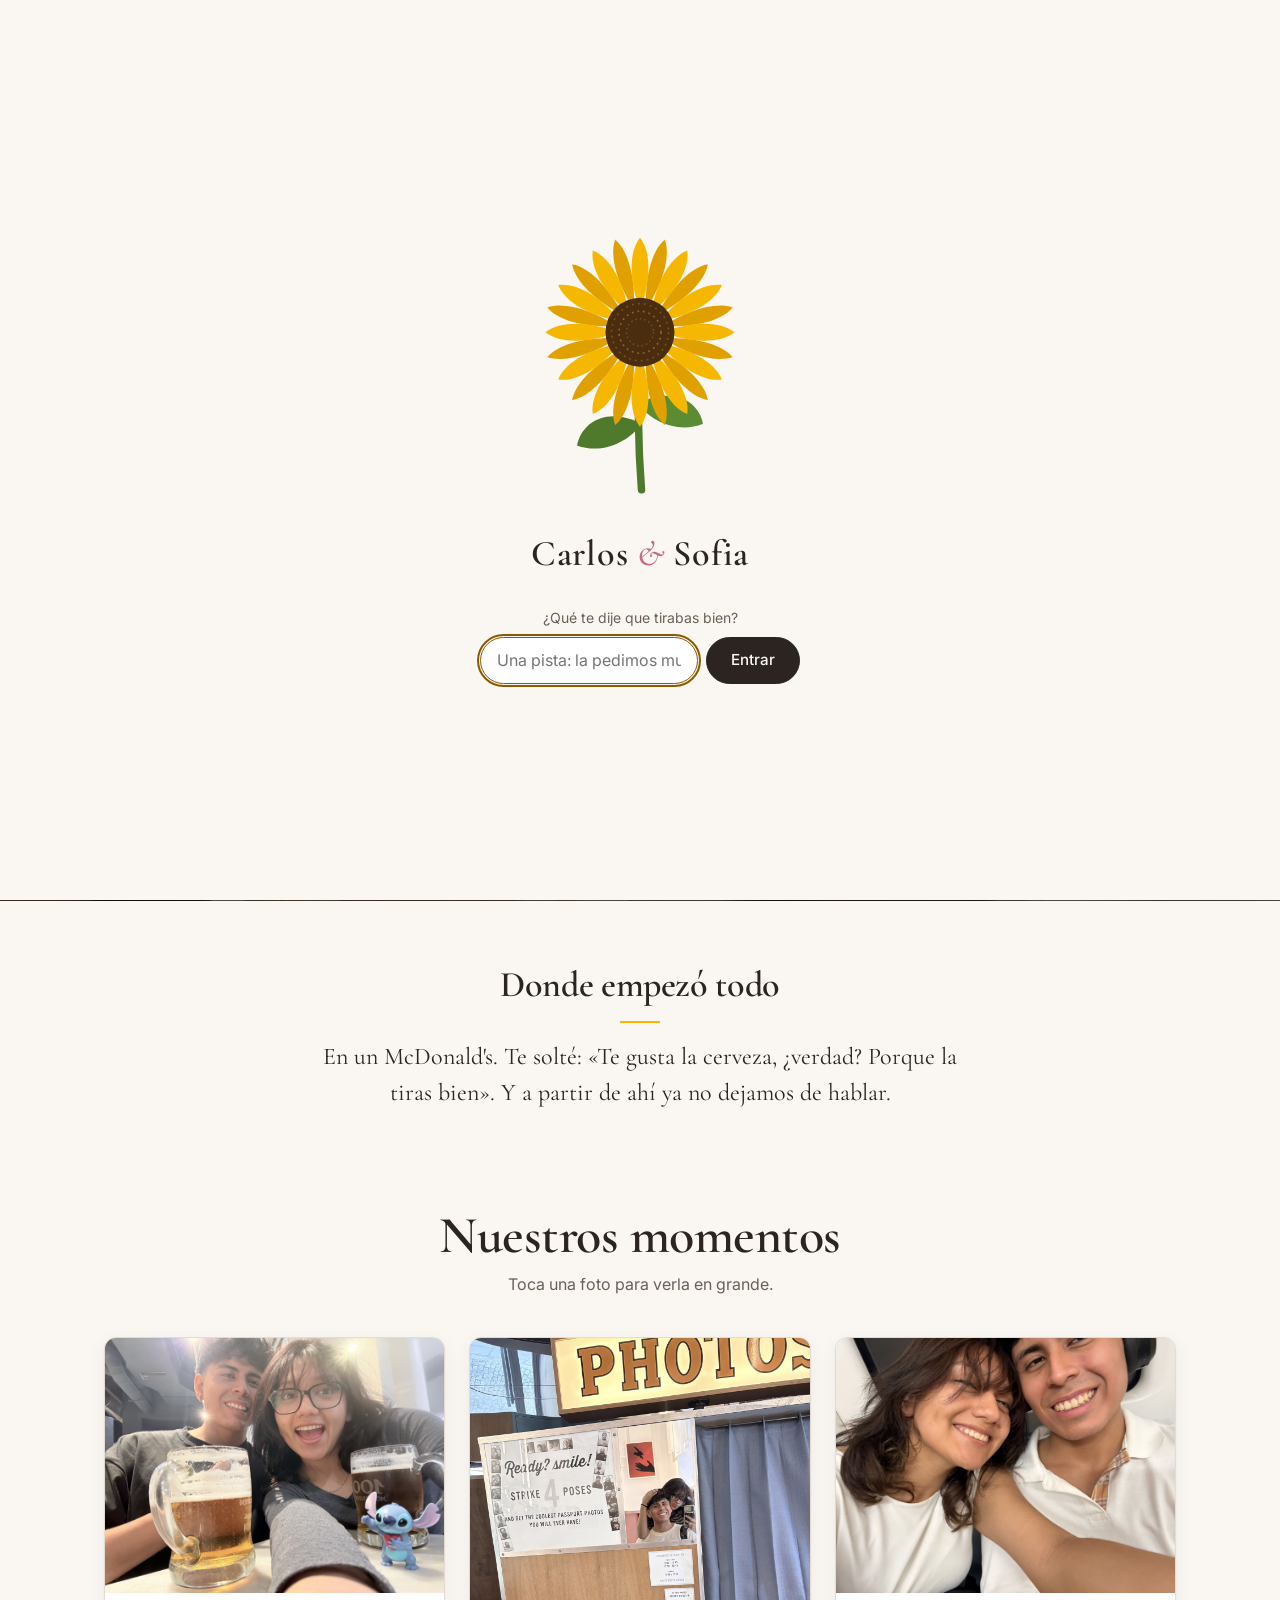
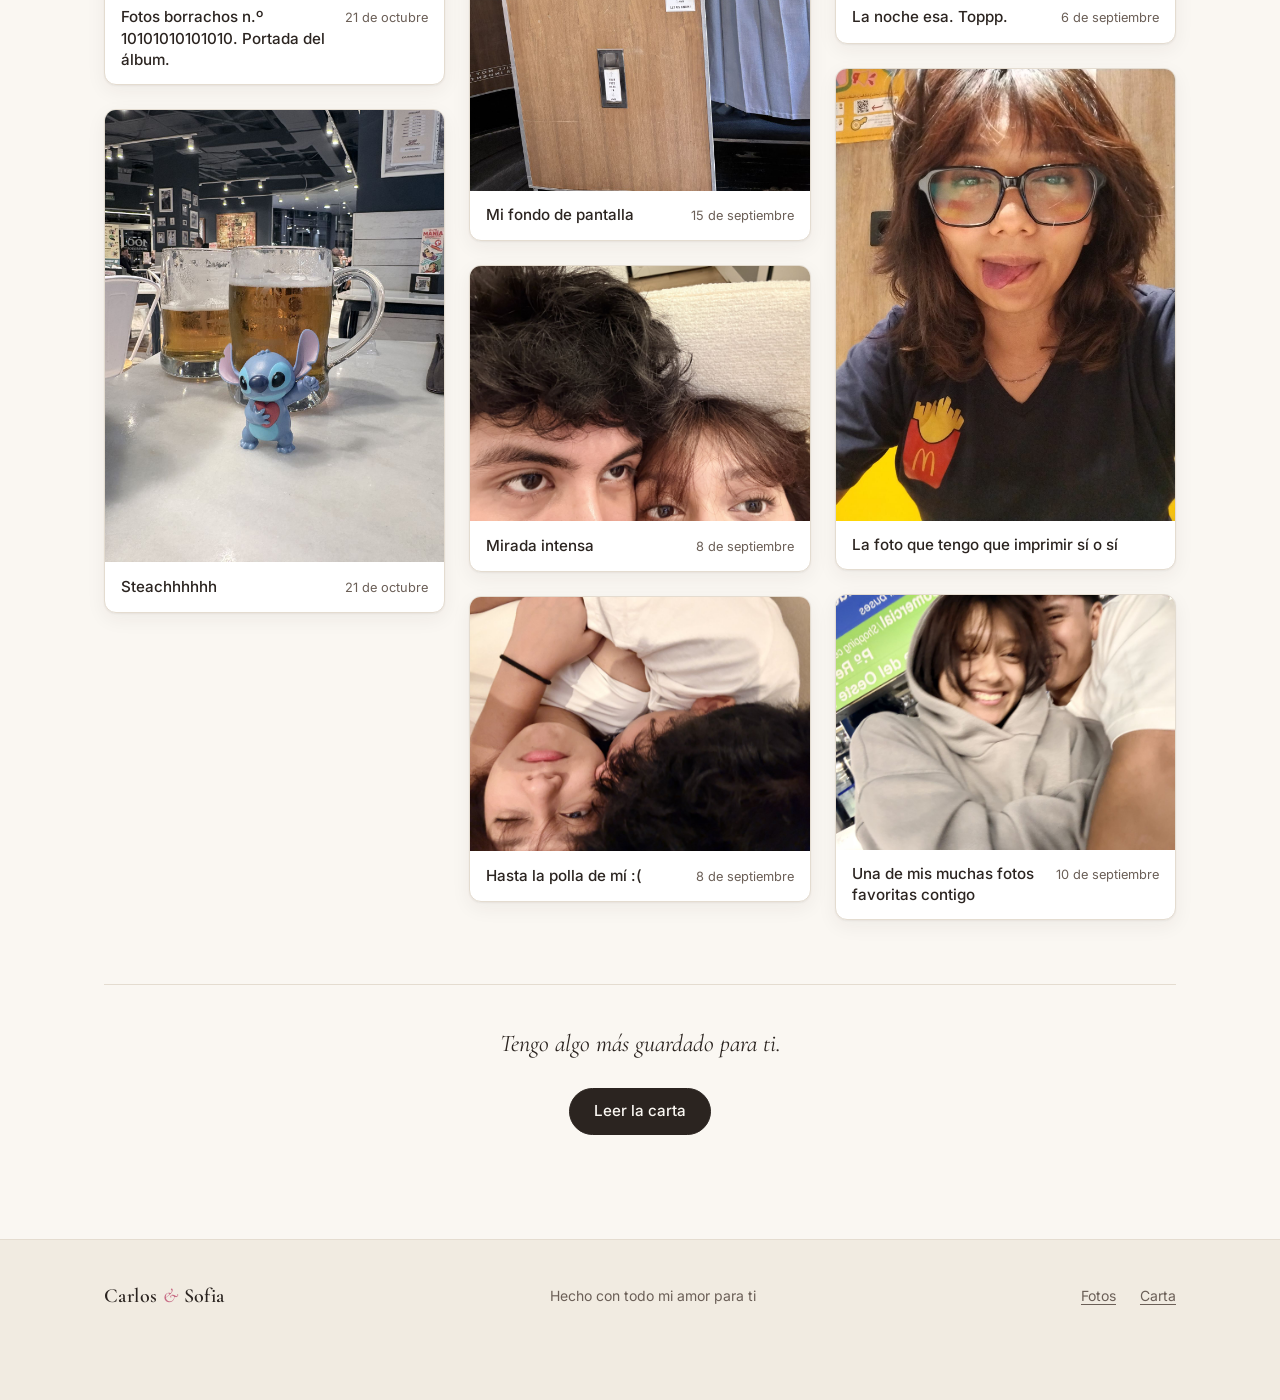
==== commit 6f3dd6eb: "Añadir cómo nos conocimos, clave de la cerveza y posdata - La intro pregunta qué tiraba bien (respue" ====
--- a/index.html
+++ b/index.html
@@ -19,7 +19,7 @@
   <link rel="preconnect" href="https://fonts.googleapis.com">
   <link rel="preconnect" href="https://fonts.gstatic.com" crossorigin>
   <link rel="stylesheet" href="https://fonts.googleapis.com/css2?family=Cormorant+Garamond:ital,wght@0,500;0,600;1,500&family=Inter:wght@400;500;600&display=swap">
-  <link rel="stylesheet" href="css/style.css?v=3">
+  <link rel="stylesheet" href="css/style.css?v=4">
   <script>
     if (!sessionStorage.getItem("intro-vista")) document.documentElement.classList.add("intro-pendiente");
   </script>
@@ -62,7 +62,7 @@
     <p id="intro-monograma" class="monograma intro-monograma" data-monograma>C &amp; S</p>
 
     <form id="intro-form" class="intro-form" autocomplete="off" hidden>
-      <label for="intro-clave">Nuestra clave</label>
+      <label id="intro-pregunta" for="intro-clave">Nuestra clave</label>
       <div class="intro-fila">
         <input id="intro-clave" type="password" required aria-describedby="intro-error">
         <button type="submit" class="boton">Entrar</button>
@@ -97,6 +97,13 @@
         </h1>
         <p id="portada-frase" class="portada-frase">Contigo, cualquier momento acaba siendo mi recuerdo favorito.</p>
         <a id="portada-boton" href="#galeria" class="boton boton-claro">Ver nuestras fotos</a>
+      </div>
+    </section>
+
+    <section id="historia" class="historia" aria-labelledby="historia-titulo">
+      <div class="contenedor contenedor-estrecho">
+        <h2 id="historia-titulo">Donde empezó todo</h2>
+        <p id="historia-texto"></p>
       </div>
     </section>
 
@@ -154,7 +161,7 @@
     <button type="button" id="visor-siguiente" class="visor-boton visor-siguiente" aria-label="Foto siguiente">&#8250;</button>
   </dialog>
 
-  <script src="js/config.js?v=3"></script>
-  <script src="js/main.js?v=3"></script>
+  <script src="js/config.js?v=4"></script>
+  <script src="js/main.js?v=4"></script>
 </body>
 </html>
--- a/css/style.css
+++ b/css/style.css
@@ -413,6 +413,32 @@
   color: rgba(255, 255, 255, 0.92);
 }
 
+/* Donde empezó todo */
+.historia {
+  padding: var(--e5) 0 0;
+  text-align: center;
+}
+
+.historia h2 {
+  margin-bottom: var(--e2);
+  font-size: clamp(1.75rem, 4vw, 2.25rem);
+}
+
+.historia h2::after {
+  content: "";
+  display: block;
+  width: 40px;
+  height: 2px;
+  margin: var(--e2) auto 0;
+  background: var(--acento);
+}
+
+.historia p {
+  font-family: var(--serif);
+  font-size: clamp(1.25rem, 2.6vw, 1.5rem);
+  line-height: 1.5;
+}
+
 /* 7. Galería -------------------------------------------------------------- */
 /* Columnas tipo "muro": cada foto se ve entera con su proporción real */
 .galeria {
@@ -575,6 +601,13 @@
   font-size: 1.2em;
 }
 
+.carta-posdata {
+  margin-top: var(--e4);
+  padding-top: var(--e3);
+  border-top: 1px solid var(--linea);
+  text-align: left;
+}
+
 .carta .enlace-boton {
   font-family: var(--sans);
 }
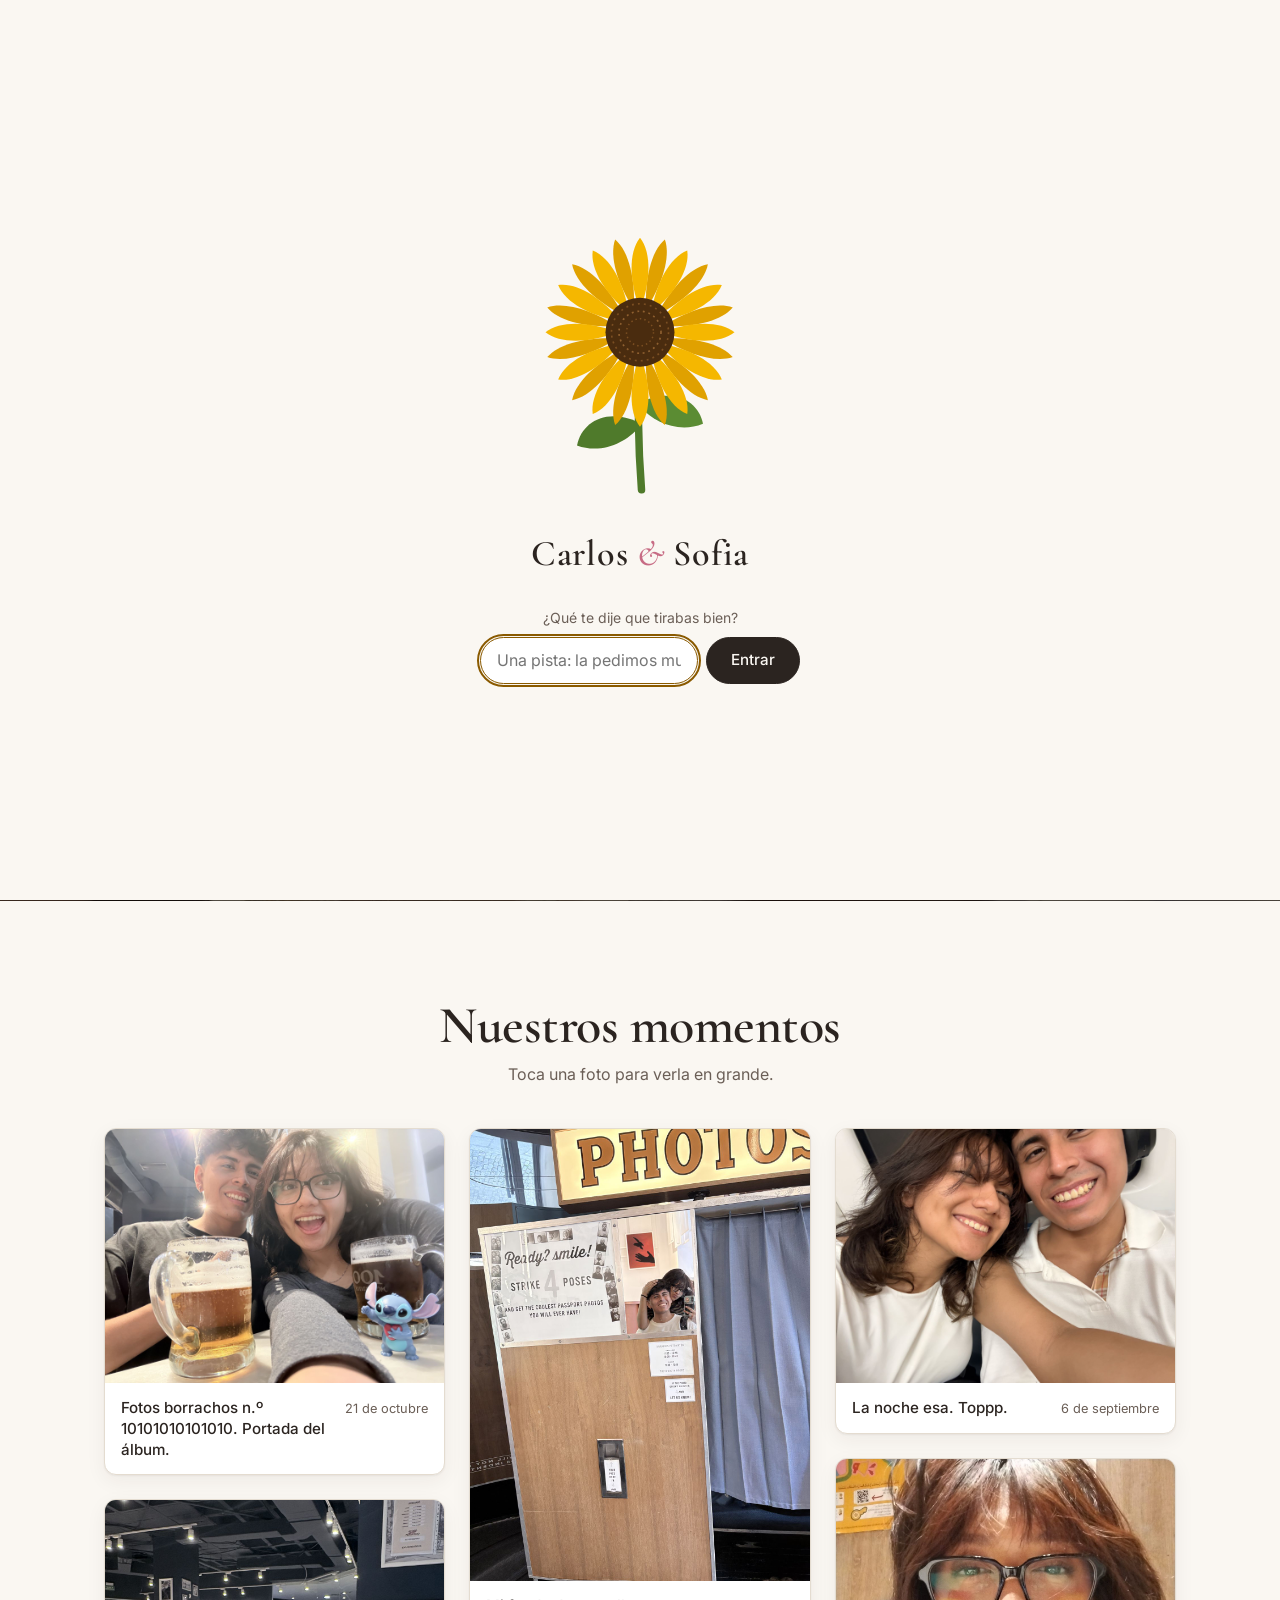
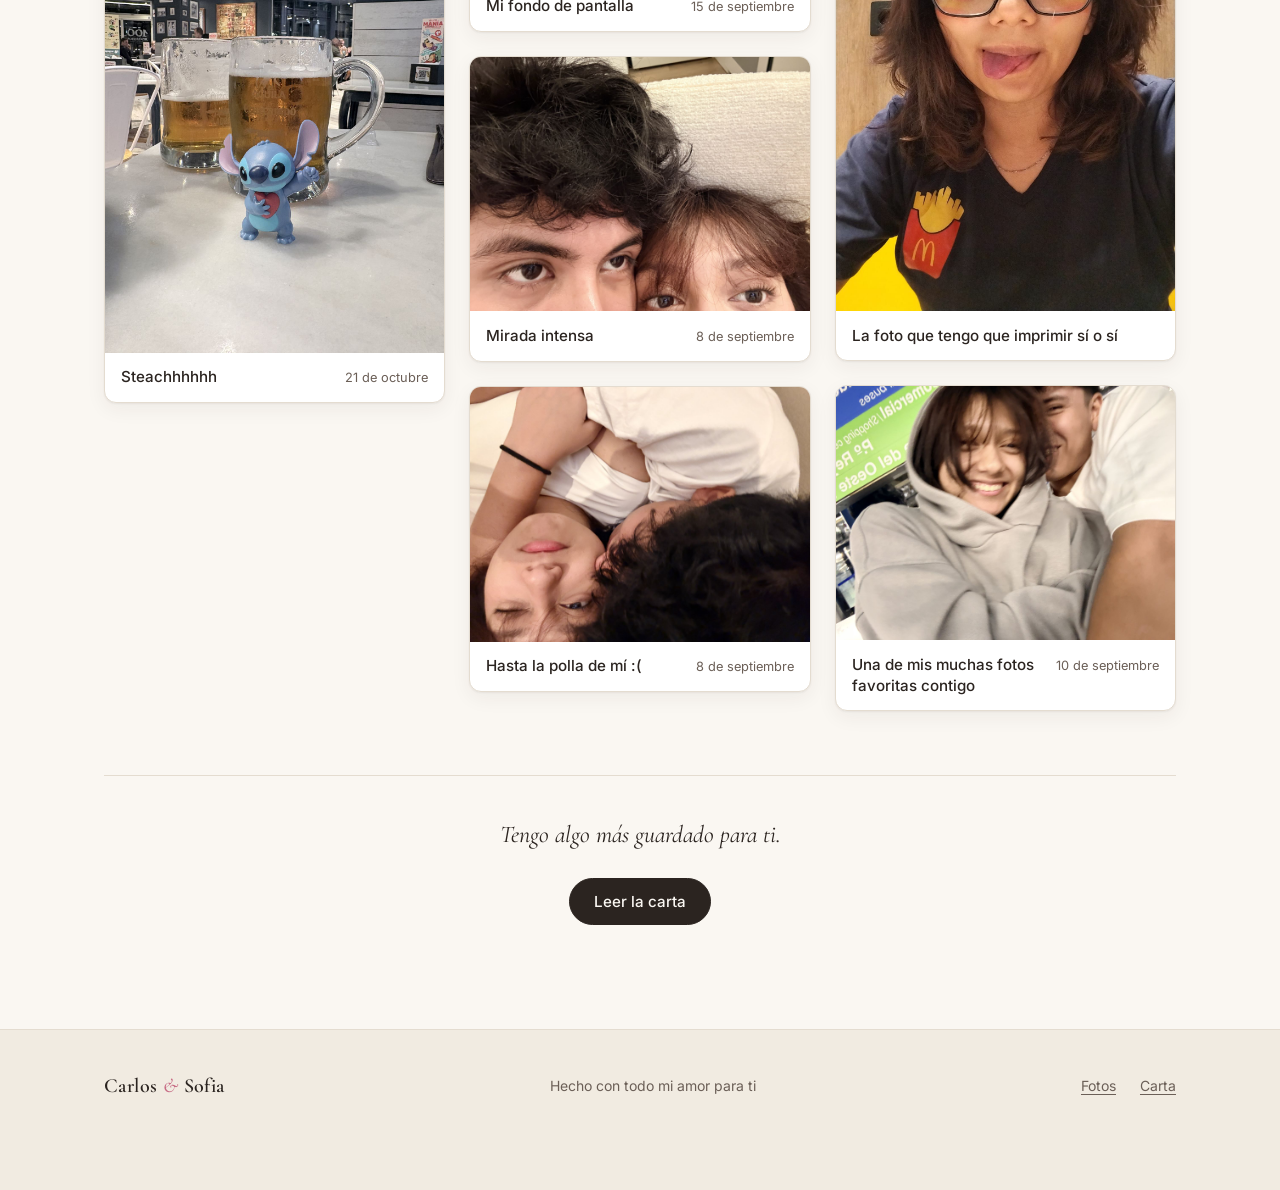
==== commit 00fec596: "Quitar el bloque "Donde empezó todo" Co-Authored-By: Claude Opus 5.5 <noreply@anthropic.com>" ====
--- a/index.html
+++ b/index.html
@@ -19,7 +19,7 @@
   <link rel="preconnect" href="https://fonts.googleapis.com">
   <link rel="preconnect" href="https://fonts.gstatic.com" crossorigin>
   <link rel="stylesheet" href="https://fonts.googleapis.com/css2?family=Cormorant+Garamond:ital,wght@0,500;0,600;1,500&family=Inter:wght@400;500;600&display=swap">
-  <link rel="stylesheet" href="css/style.css?v=4">
+  <link rel="stylesheet" href="css/style.css?v=5">
   <script>
     if (!sessionStorage.getItem("intro-vista")) document.documentElement.classList.add("intro-pendiente");
   </script>
@@ -100,13 +100,6 @@
       </div>
     </section>
 
-    <section id="historia" class="historia" aria-labelledby="historia-titulo">
-      <div class="contenedor contenedor-estrecho">
-        <h2 id="historia-titulo">Donde empezó todo</h2>
-        <p id="historia-texto"></p>
-      </div>
-    </section>
-
     <section id="galeria" class="seccion" aria-labelledby="galeria-titulo">
       <div class="contenedor">
         <header class="seccion-cabecera">
@@ -161,7 +154,7 @@
     <button type="button" id="visor-siguiente" class="visor-boton visor-siguiente" aria-label="Foto siguiente">&#8250;</button>
   </dialog>
 
-  <script src="js/config.js?v=4"></script>
-  <script src="js/main.js?v=4"></script>
+  <script src="js/config.js?v=5"></script>
+  <script src="js/main.js?v=5"></script>
 </body>
 </html>
--- a/css/style.css
+++ b/css/style.css
@@ -413,32 +413,6 @@
   color: rgba(255, 255, 255, 0.92);
 }
 
-/* Donde empezó todo */
-.historia {
-  padding: var(--e5) 0 0;
-  text-align: center;
-}
-
-.historia h2 {
-  margin-bottom: var(--e2);
-  font-size: clamp(1.75rem, 4vw, 2.25rem);
-}
-
-.historia h2::after {
-  content: "";
-  display: block;
-  width: 40px;
-  height: 2px;
-  margin: var(--e2) auto 0;
-  background: var(--acento);
-}
-
-.historia p {
-  font-family: var(--serif);
-  font-size: clamp(1.25rem, 2.6vw, 1.5rem);
-  line-height: 1.5;
-}
-
 /* 7. Galería -------------------------------------------------------------- */
 /* Columnas tipo "muro": cada foto se ve entera con su proporción real */
 .galeria {
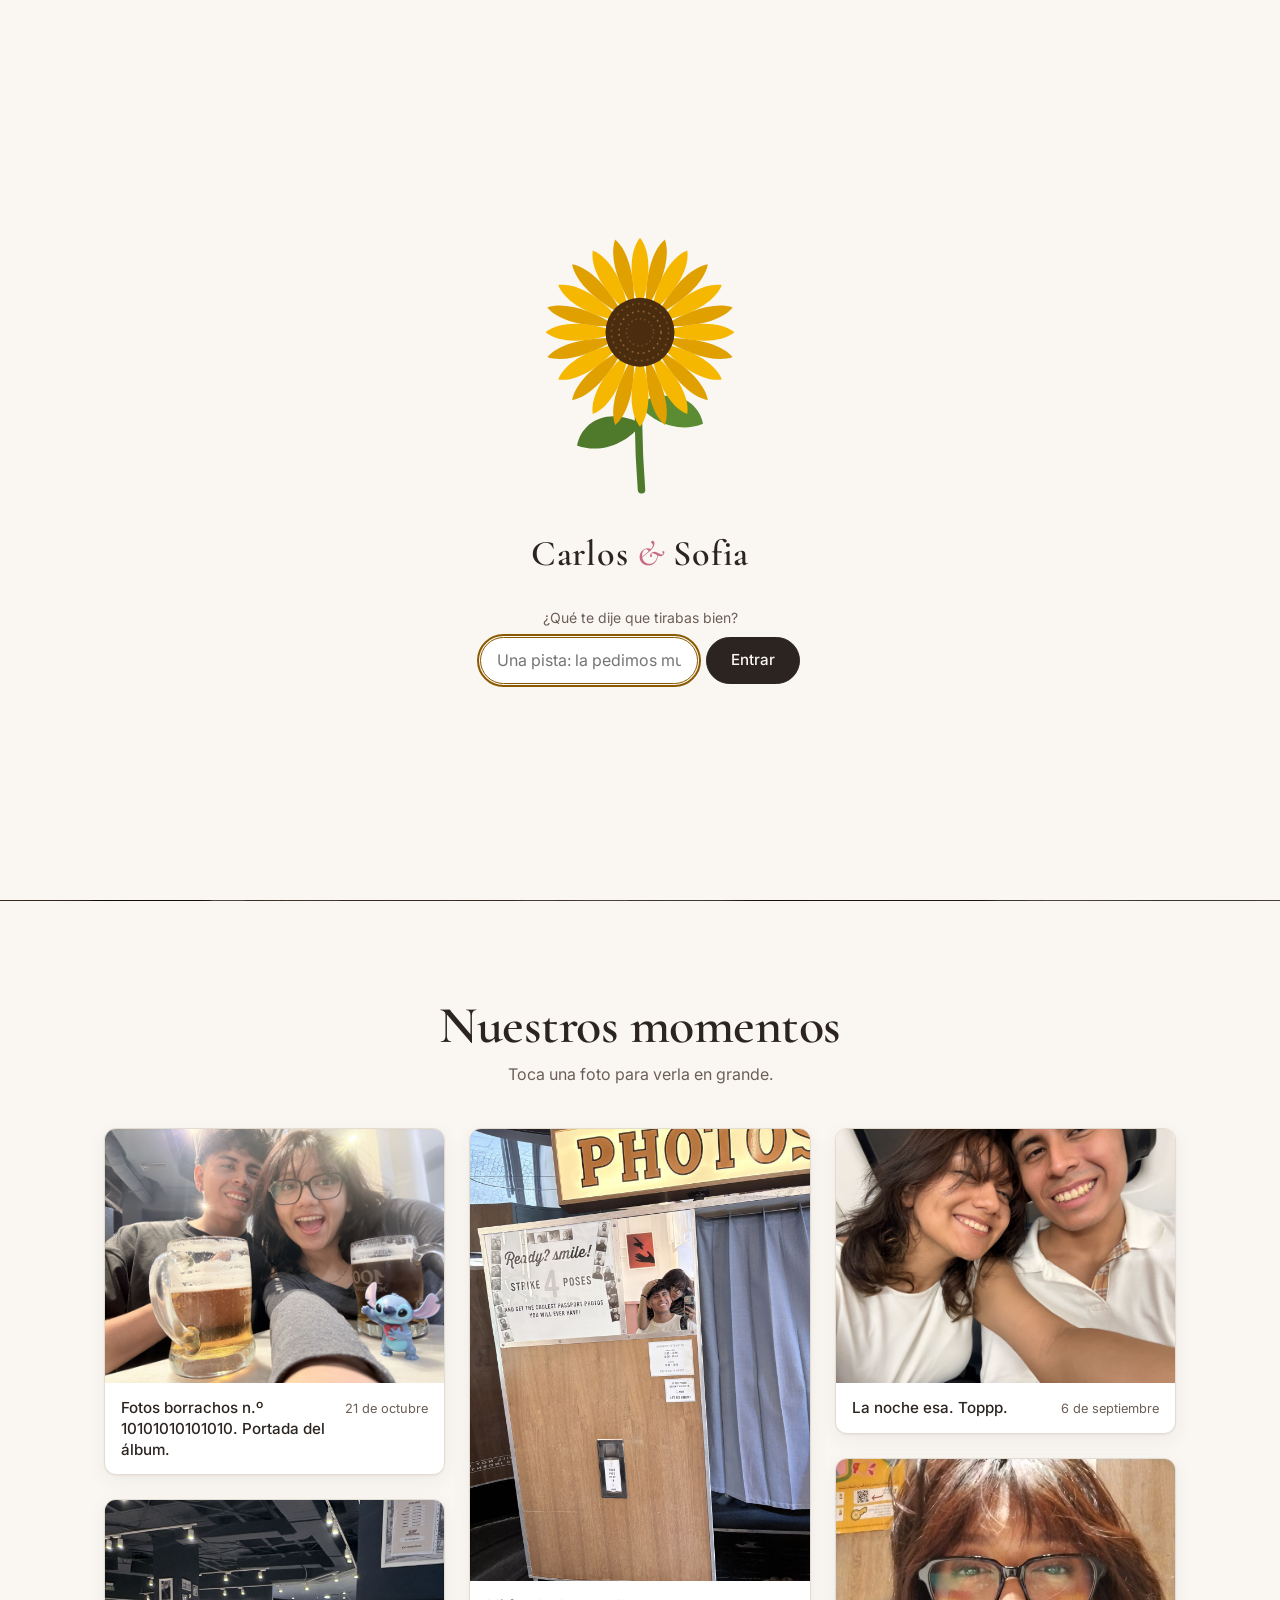
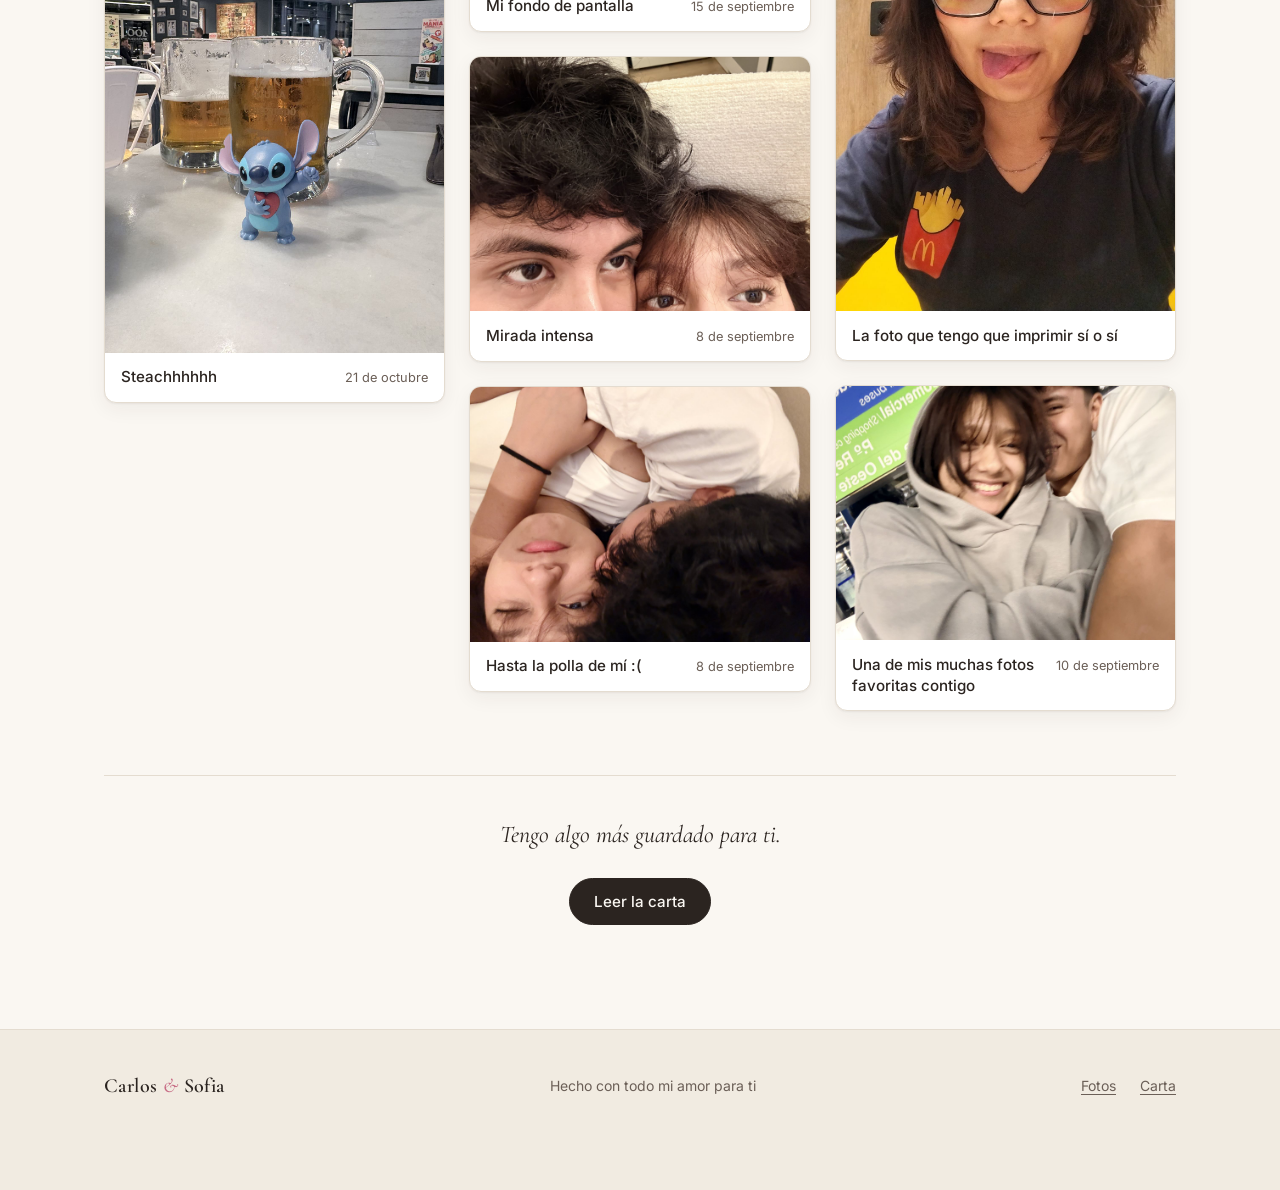
==== commit e9d3bbce: "Añadir la carta de declaración a la web - Escribir la carta definitiva en cartaPrototipo.md - Poner " ====
--- a/index.html
+++ b/index.html
@@ -154,7 +154,7 @@
     <button type="button" id="visor-siguiente" class="visor-boton visor-siguiente" aria-label="Foto siguiente">&#8250;</button>
   </dialog>
 
-  <script src="js/config.js?v=5"></script>
+  <script src="js/config.js?v=6"></script>
   <script src="js/main.js?v=5"></script>
 </body>
 </html>
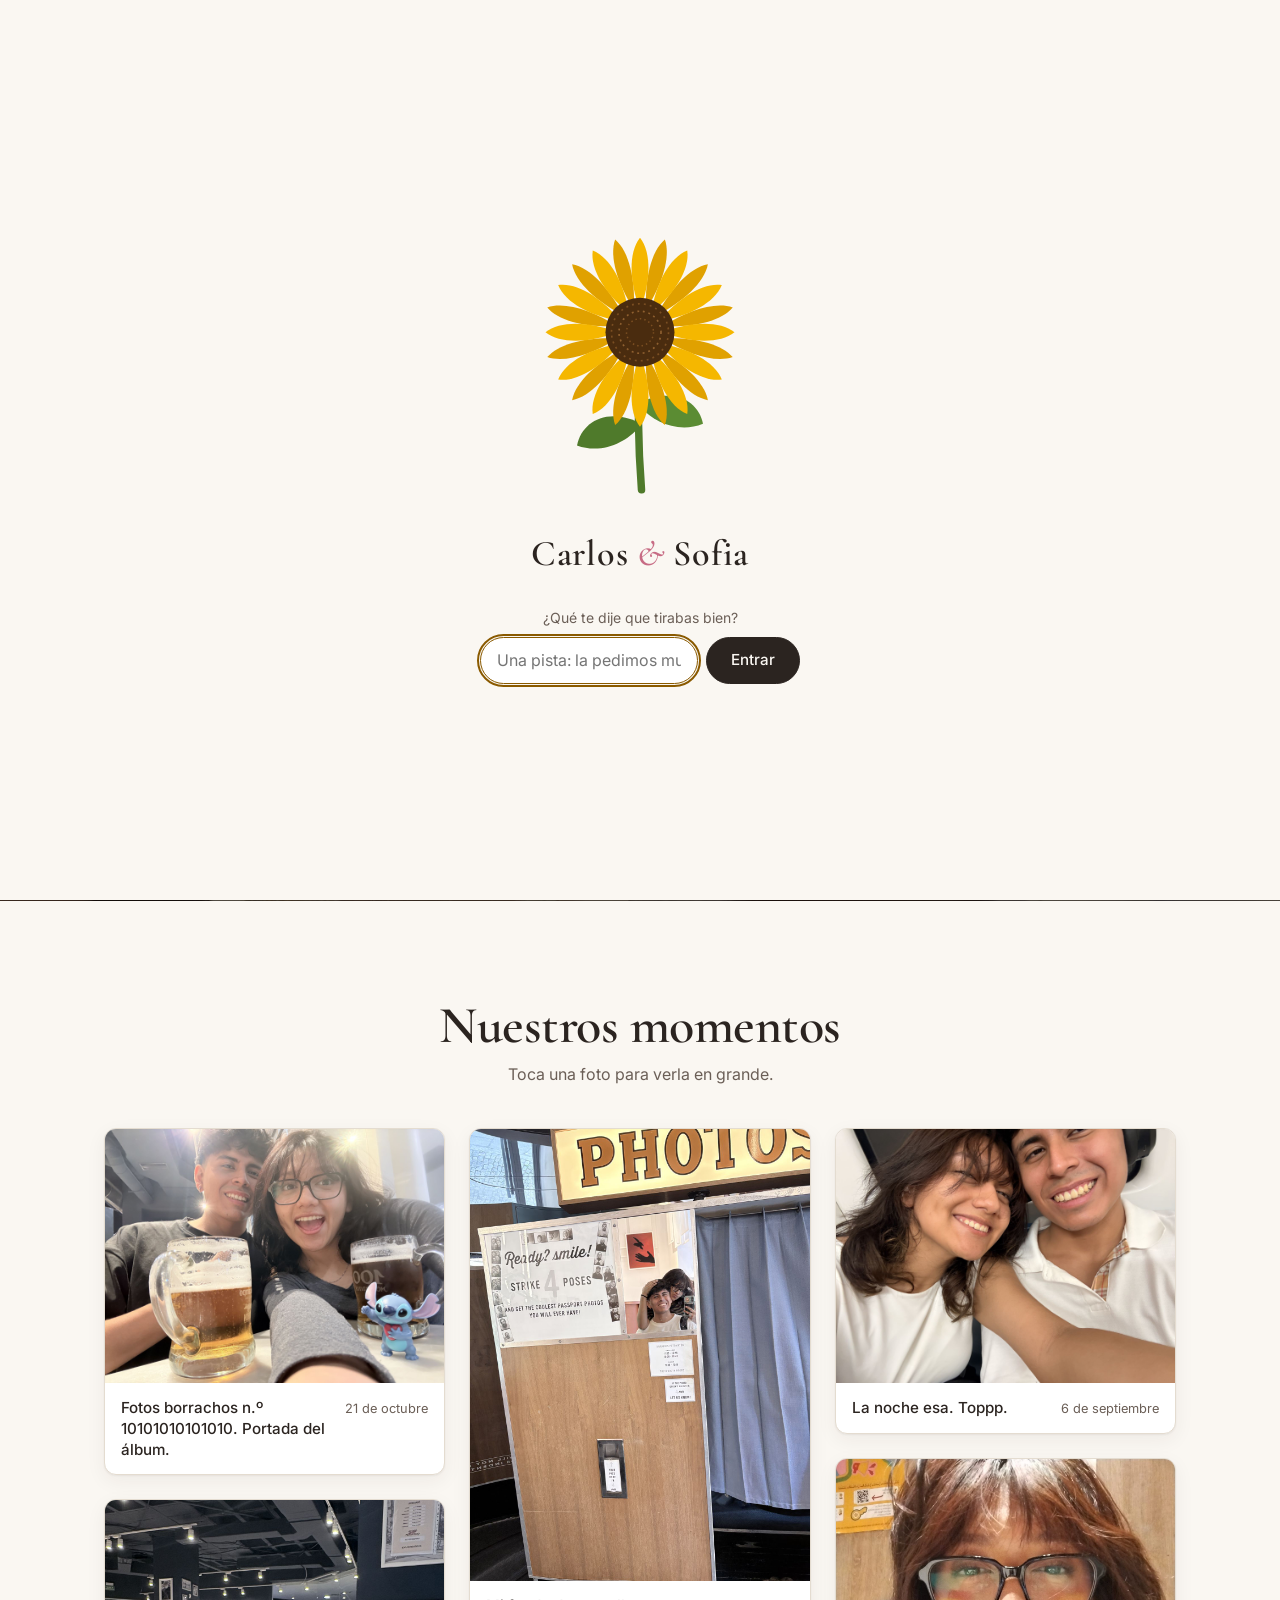
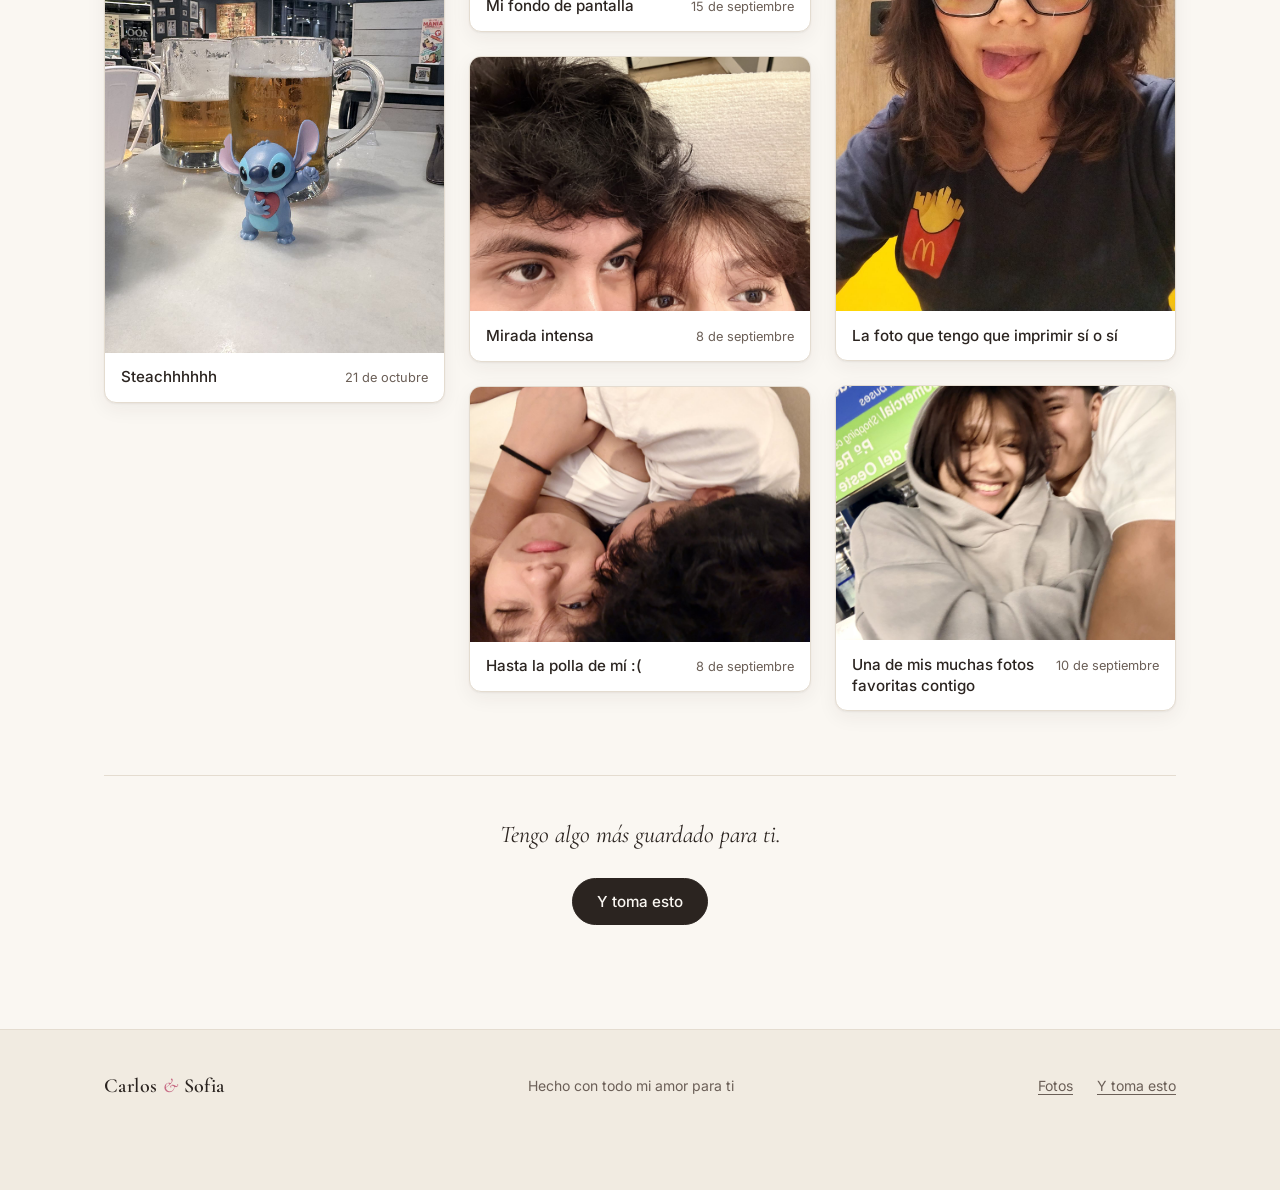
==== commit 6f135ad4: "Quitar la carta de la web y añadir "Y toma esto" - La carta se da en persona: vaciar sus párrafos en" ====
--- a/index.html
+++ b/index.html
@@ -4,13 +4,13 @@
   <meta charset="UTF-8">
   <meta name="viewport" content="width=device-width, initial-scale=1">
   <title>Carlos &amp; Sofia · Nuestros momentos</title>
-  <meta name="description" content="Fotos, recuerdos y una carta. Una web pequeña hecha por Carlos para Sofia.">
+  <meta name="description" content="Fotos y recuerdos. Una web pequeña hecha por Carlos para Sofia.">
   <meta name="robots" content="noindex, nofollow">
   <meta name="theme-color" content="#FAF7F2">
 
   <meta property="og:type" content="website">
   <meta property="og:title" content="Carlos &amp; Sofia · Nuestros momentos">
-  <meta property="og:description" content="Fotos, recuerdos y una carta.">
+  <meta property="og:description" content="Fotos y recuerdos.">
   <meta property="og:image" content="fotos/web/fotonuestra1.jpg">
 
   <link rel="icon" href="favicon.svg" type="image/svg+xml">
@@ -79,7 +79,7 @@
       <nav aria-label="Principal">
         <ul class="menu">
           <li><a href="#galeria">Fotos</a></li>
-          <li><a href="carta.html">Carta</a></li>
+          <li><a href="carta.html">Y toma esto</a></li>
           <li><button type="button" id="btn-intro" class="menu-boton">Ver intro</button></li>
         </ul>
       </nav>
@@ -112,7 +112,7 @@
 
         <aside class="aviso-carta">
           <p>Tengo algo más guardado para ti.</p>
-          <a href="carta.html" class="boton">Leer la carta</a>
+          <a href="carta.html" class="boton">Y toma esto</a>
         </aside>
       </div>
     </section>
@@ -125,7 +125,7 @@
       <nav aria-label="Pie">
         <ul class="pie-enlaces">
           <li><a href="#galeria">Fotos</a></li>
-          <li><a href="carta.html">Carta</a></li>
+          <li><a href="carta.html">Y toma esto</a></li>
         </ul>
       </nav>
     </div>
@@ -154,7 +154,7 @@
     <button type="button" id="visor-siguiente" class="visor-boton visor-siguiente" aria-label="Foto siguiente">&#8250;</button>
   </dialog>
 
-  <script src="js/config.js?v=6"></script>
-  <script src="js/main.js?v=5"></script>
+  <script src="js/config.js?v=7"></script>
+  <script src="js/main.js?v=6"></script>
 </body>
 </html>
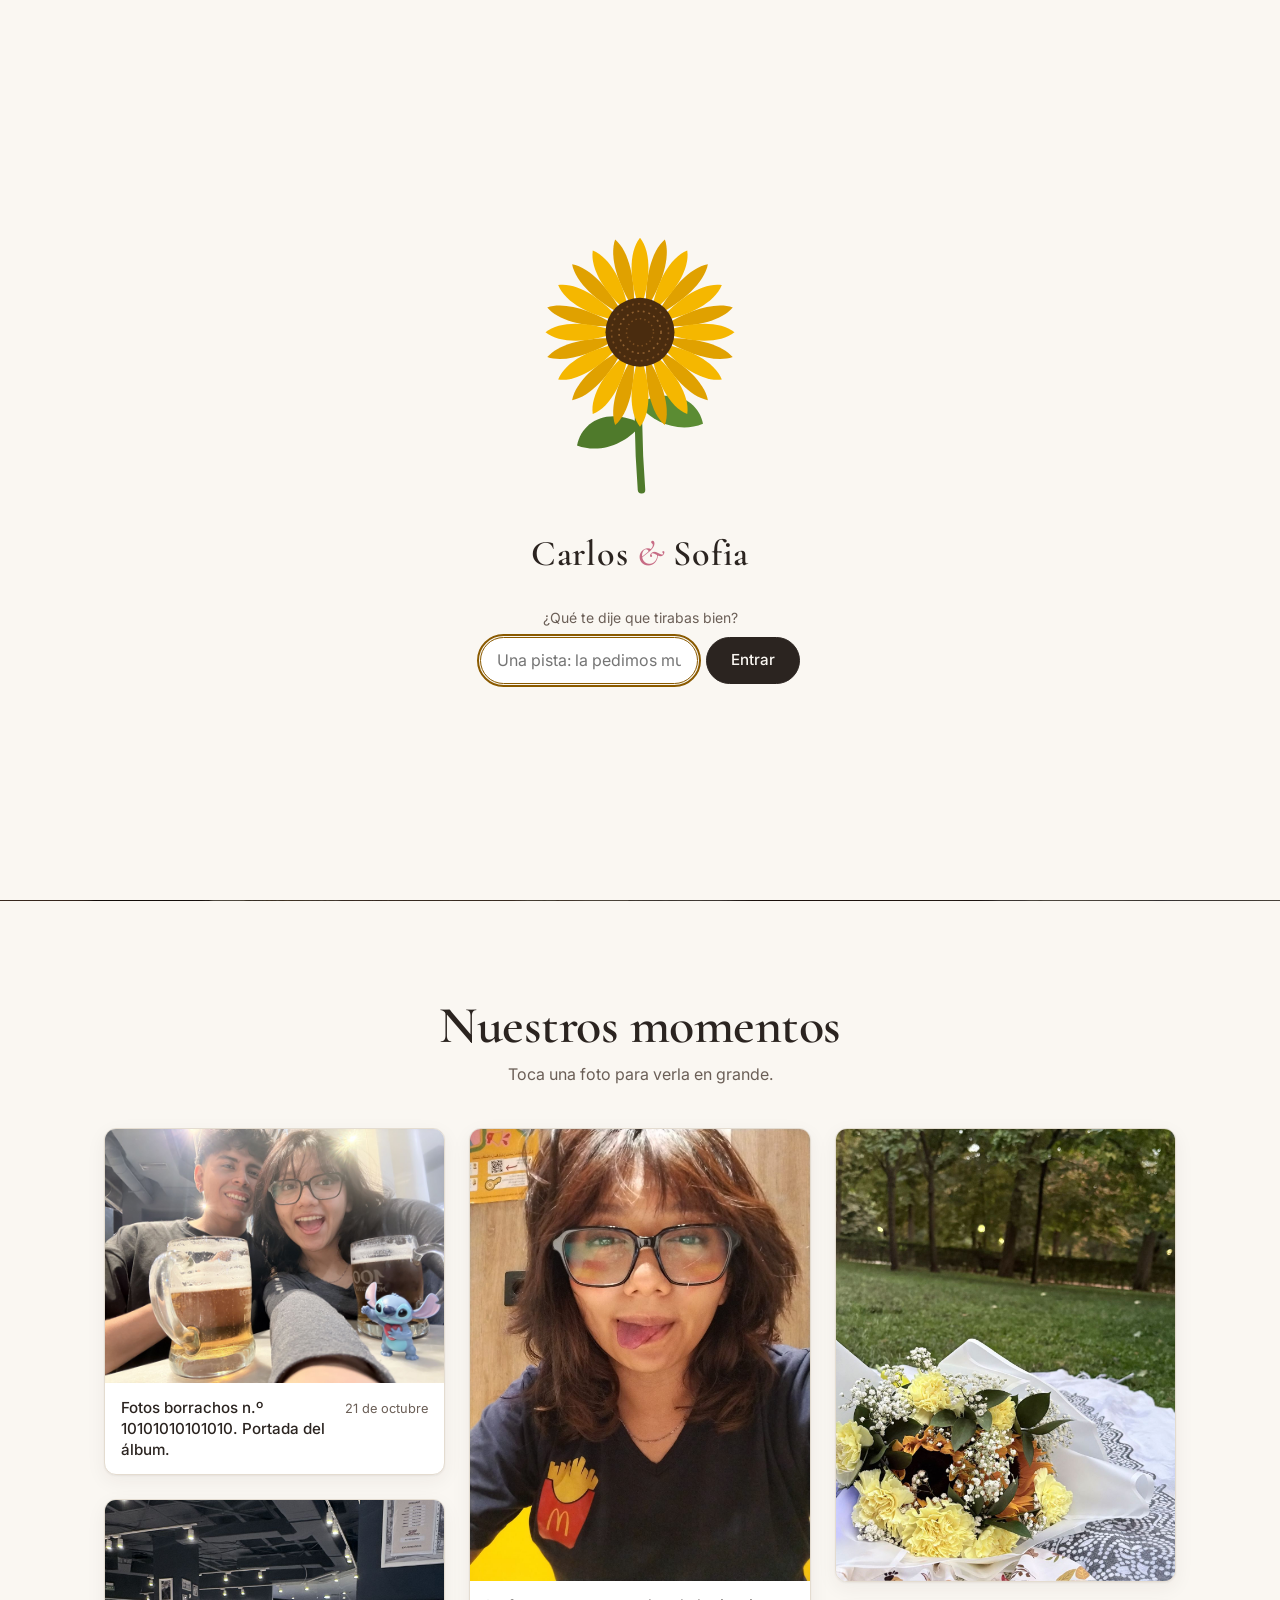
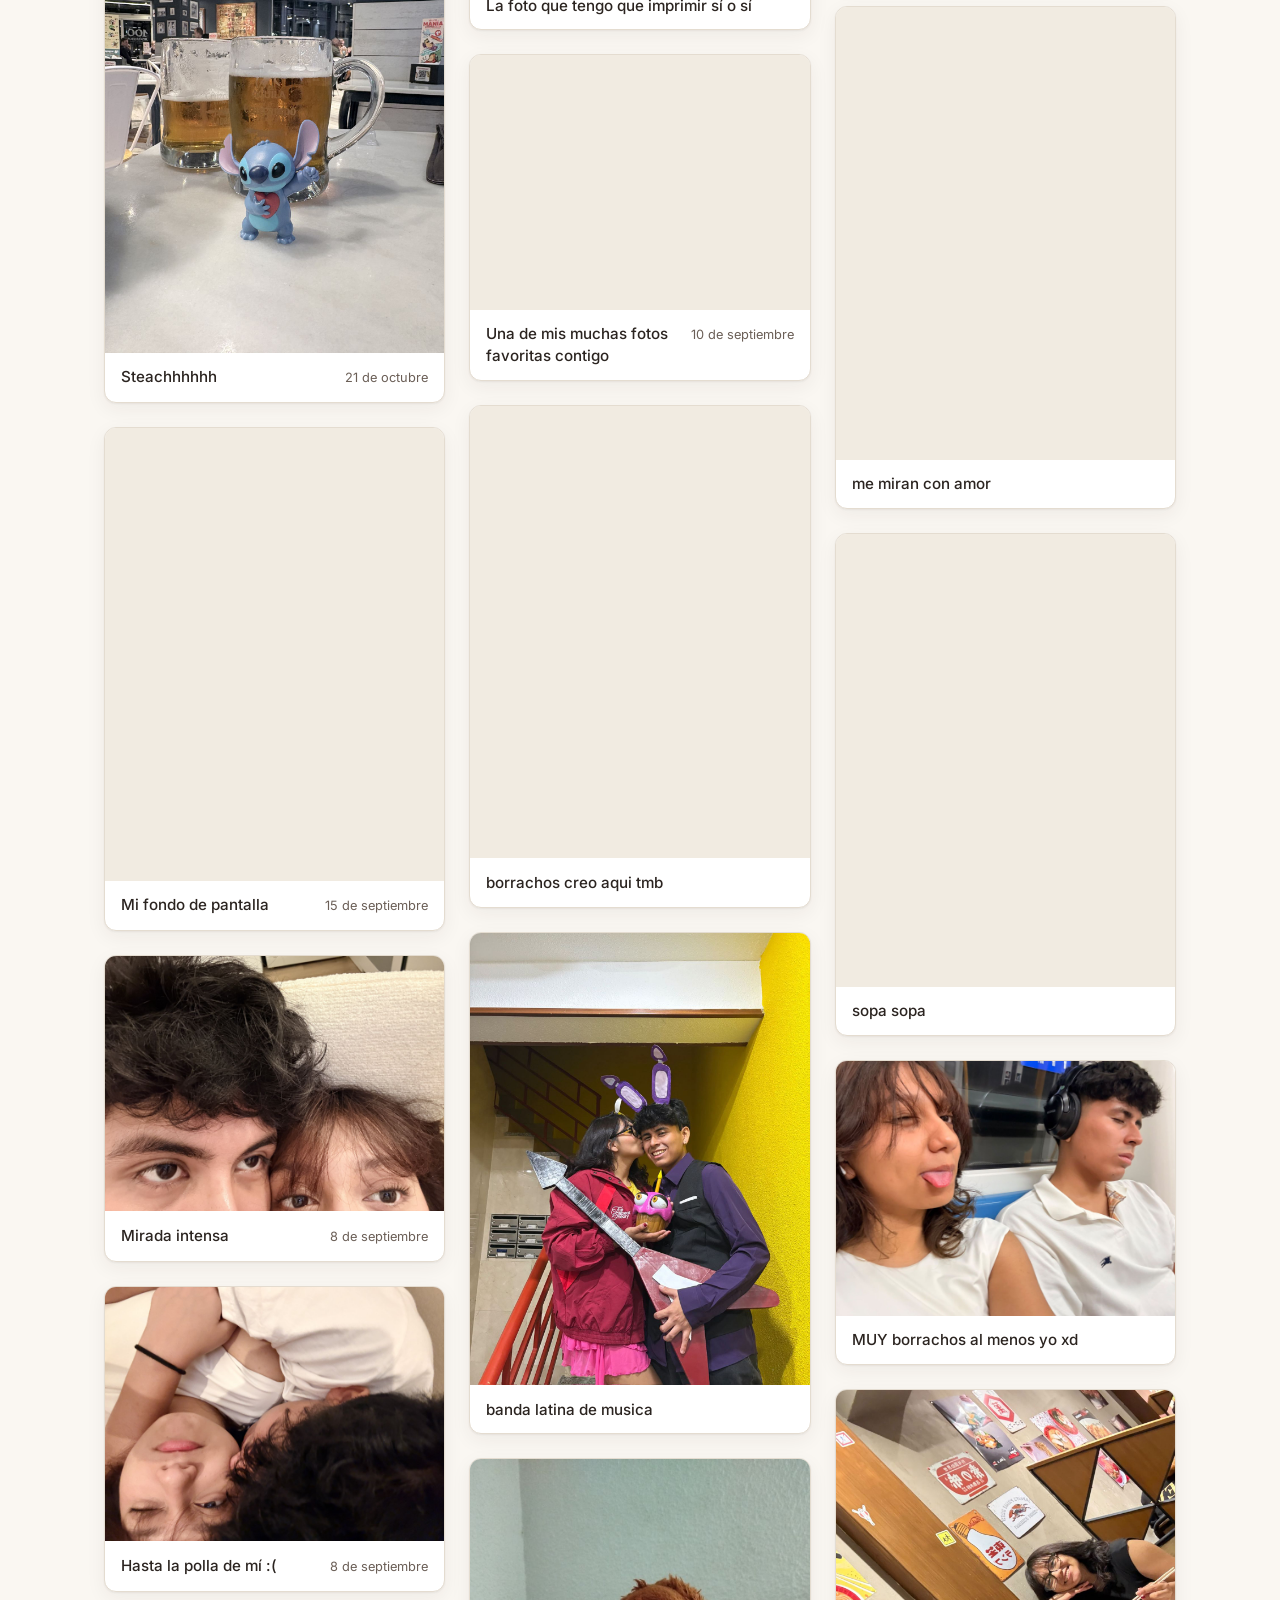
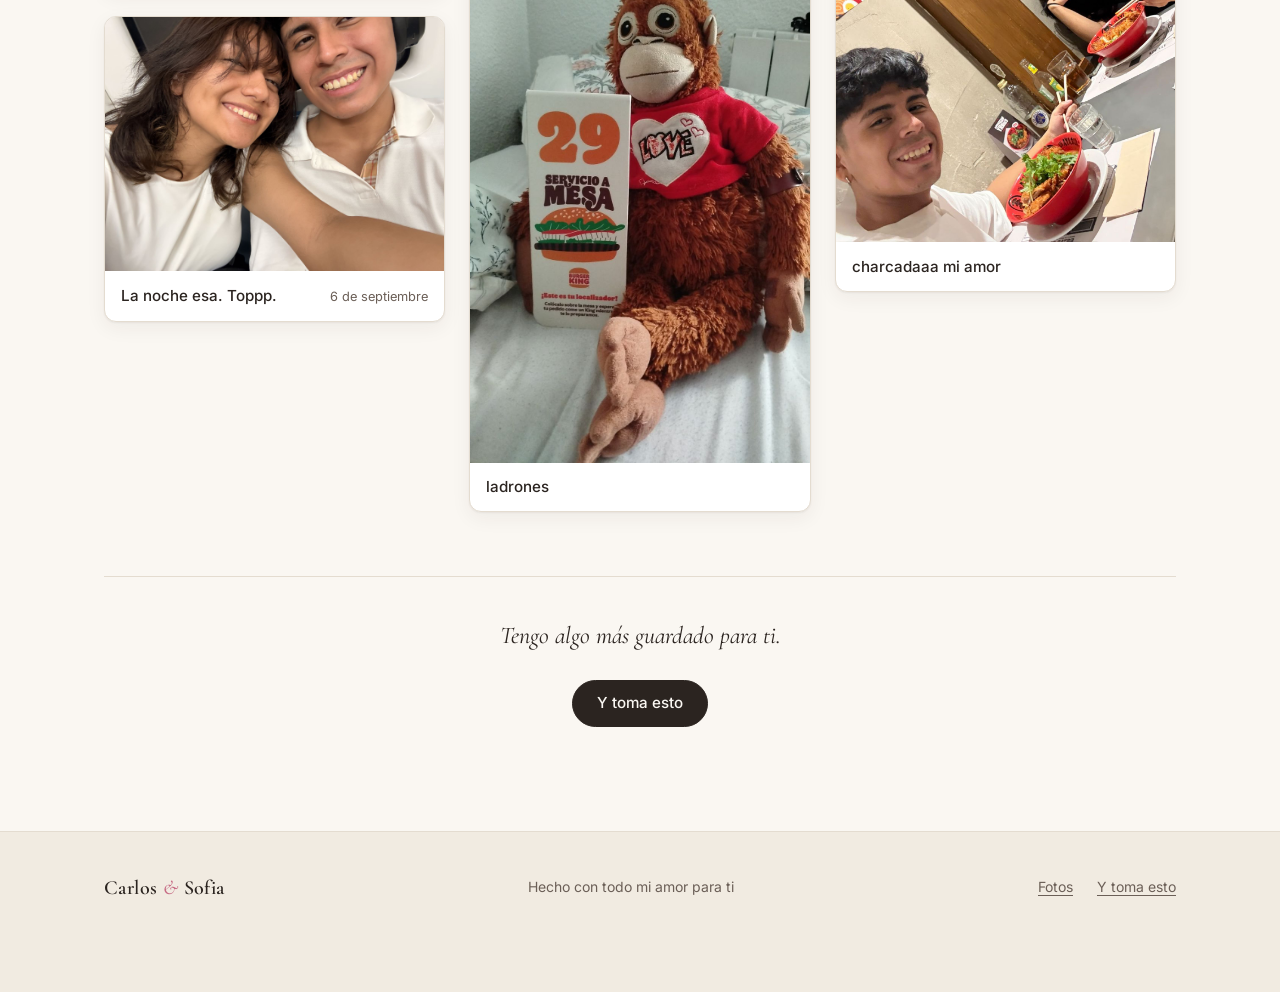
==== commit b5857259: "Añadir 8 fotos nuevas a la galería - Añadir las fotos en versión ligera a fotos/web/ - Incluirlas co" ====
--- a/index.html
+++ b/index.html
@@ -154,7 +154,7 @@
     <button type="button" id="visor-siguiente" class="visor-boton visor-siguiente" aria-label="Foto siguiente">&#8250;</button>
   </dialog>
 
-  <script src="js/config.js?v=7"></script>
+  <script src="js/config.js?v=8"></script>
   <script src="js/main.js?v=6"></script>
 </body>
 </html>
